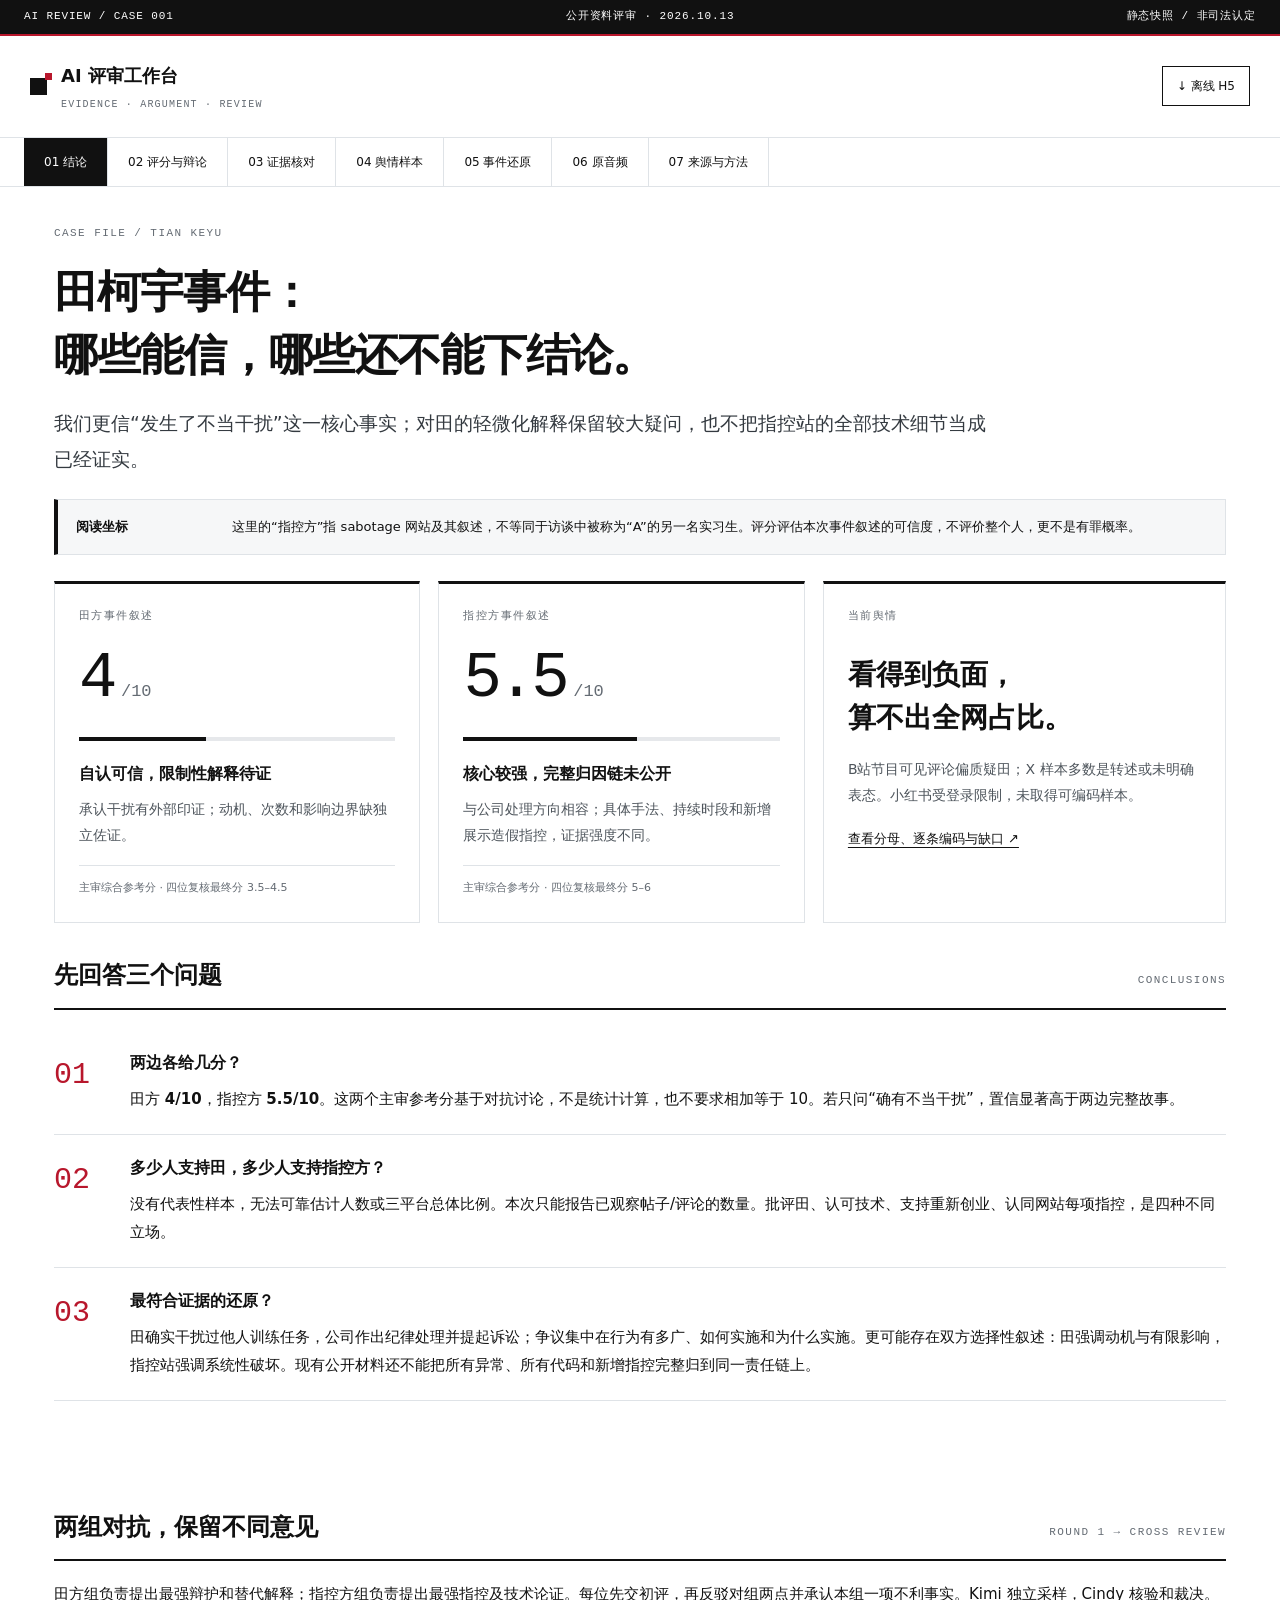
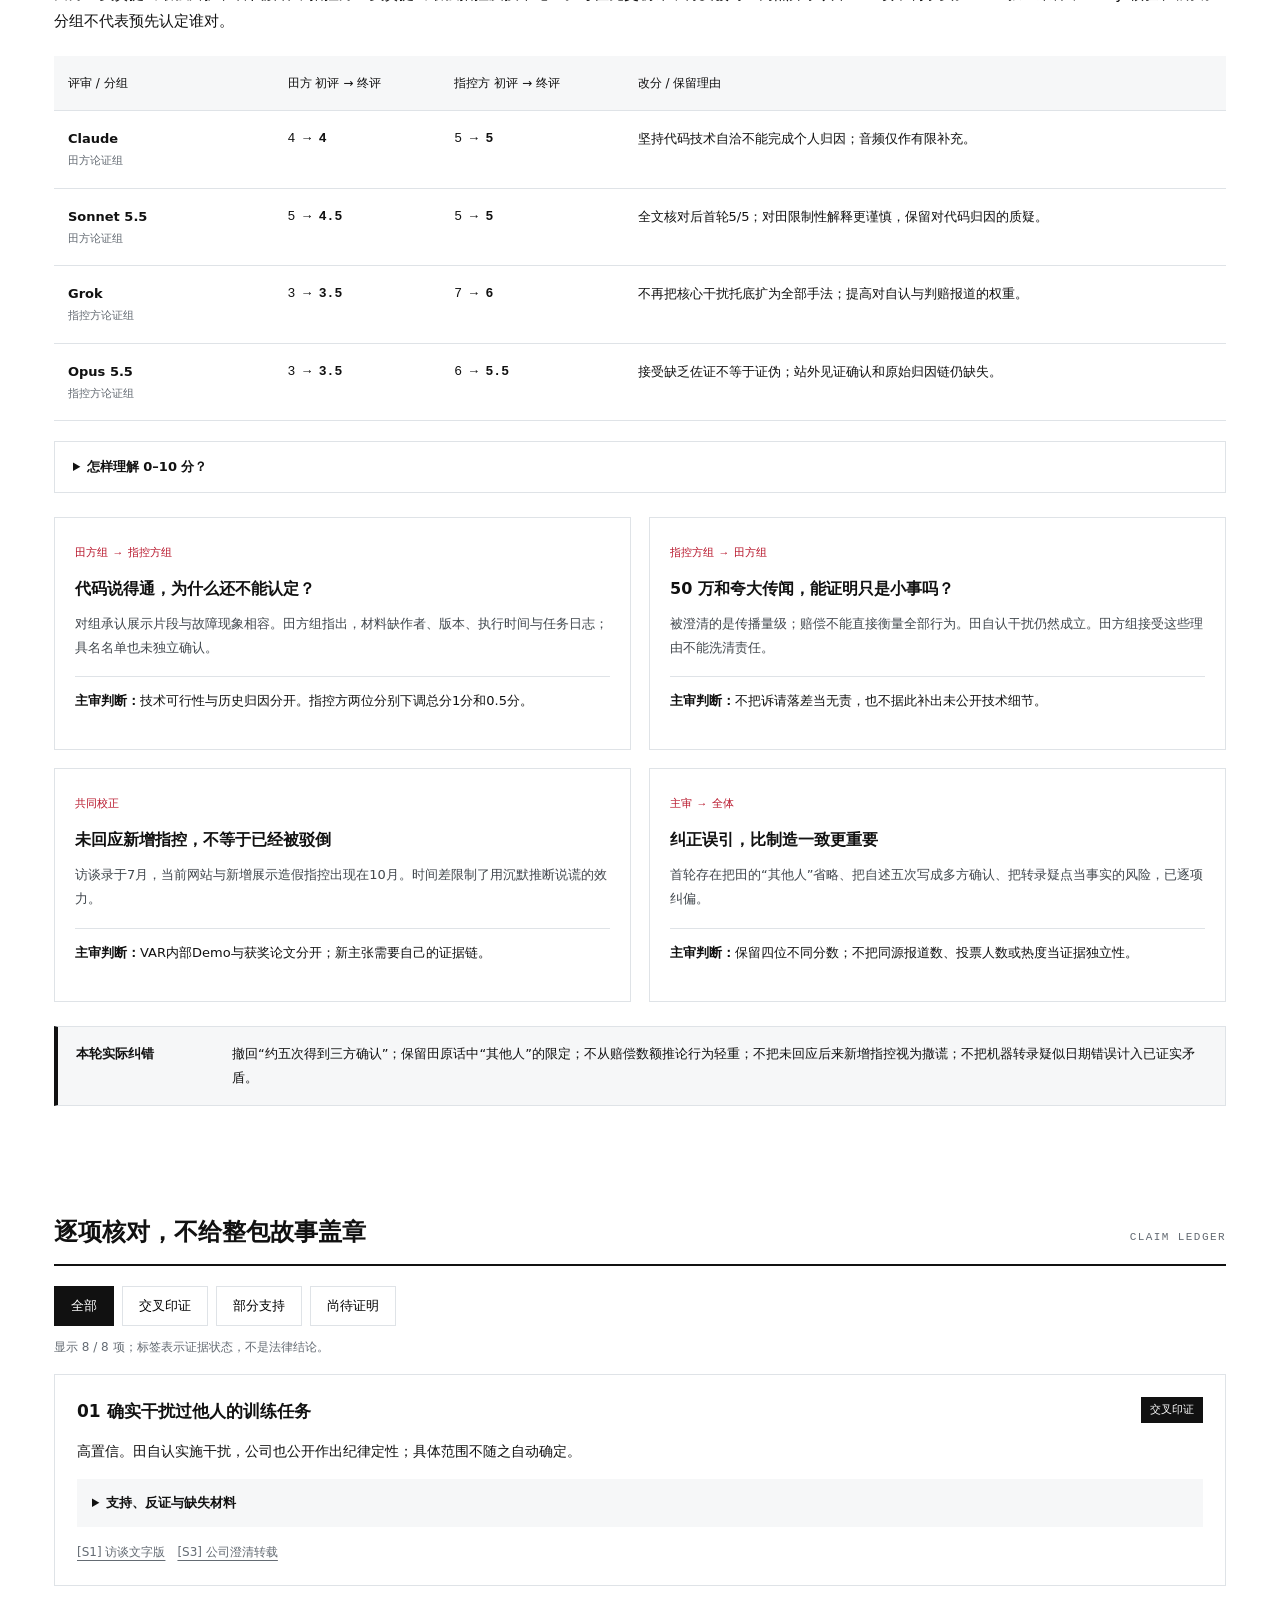
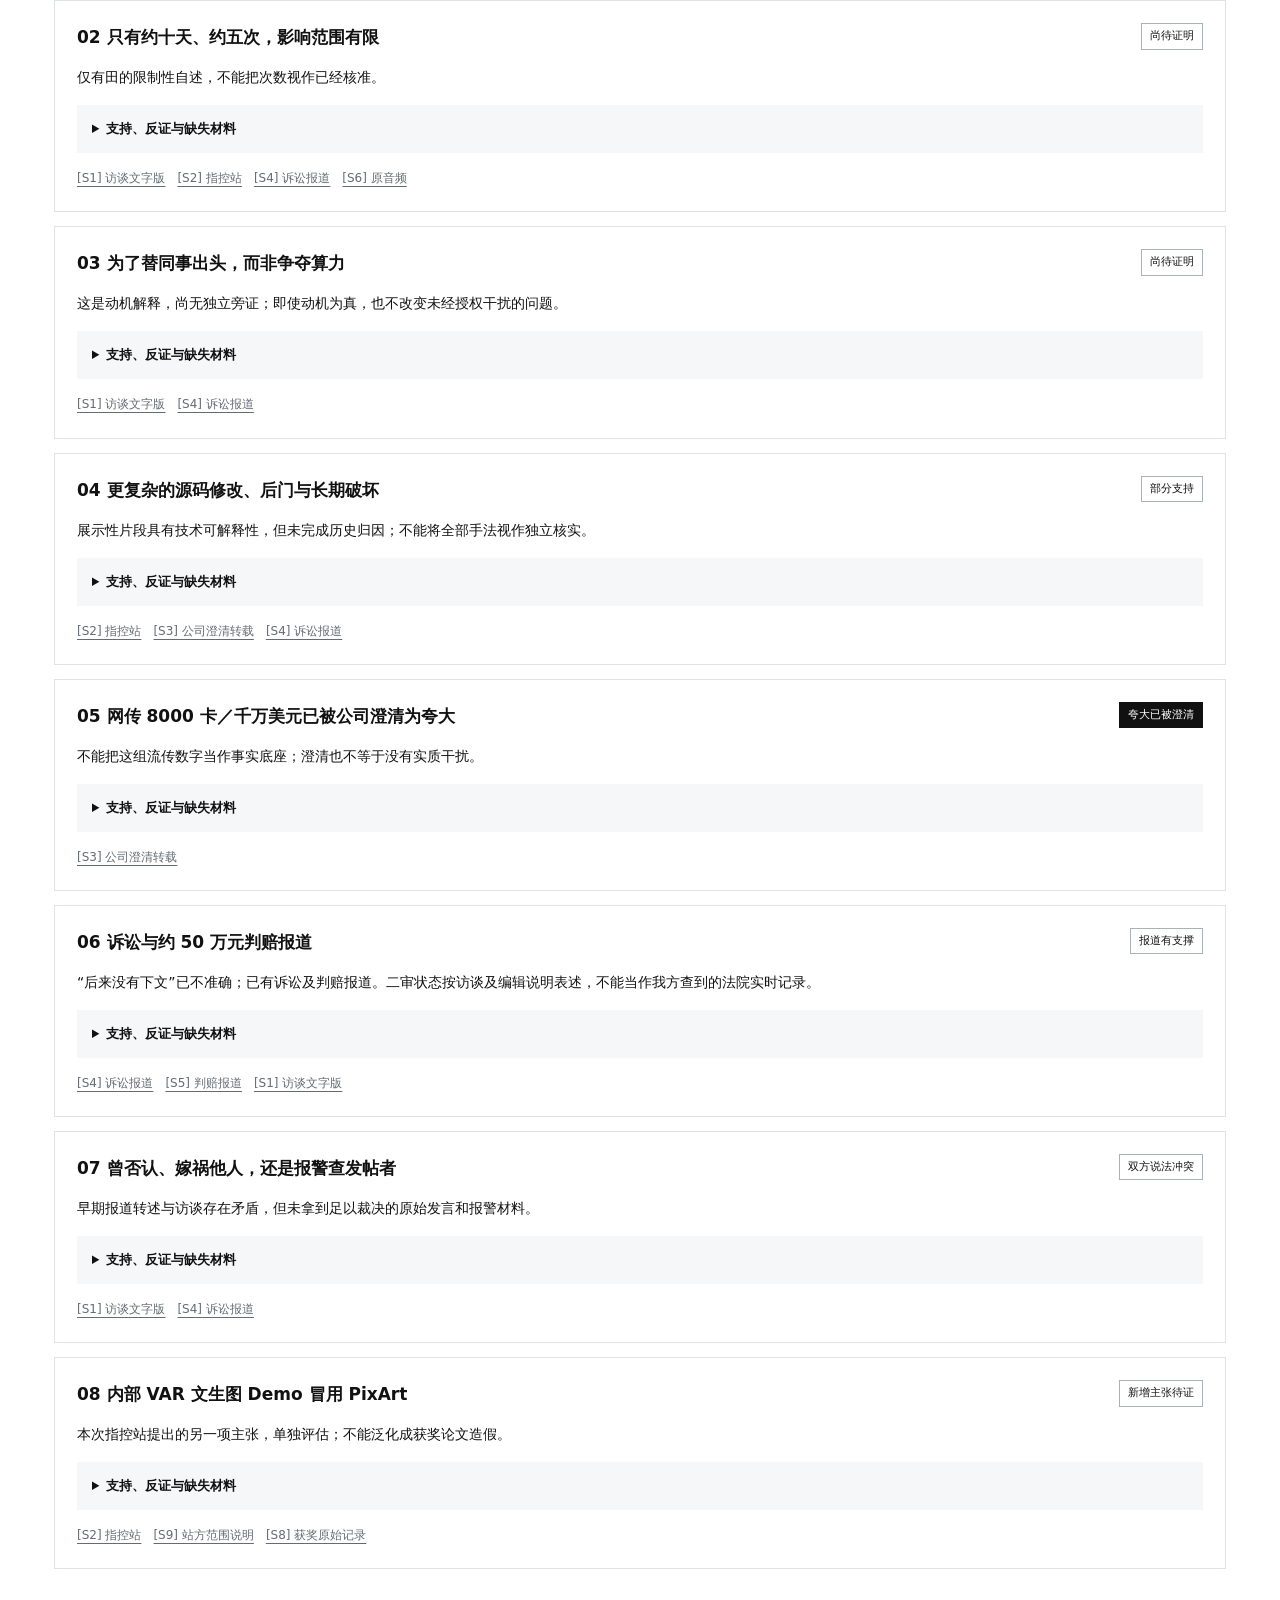
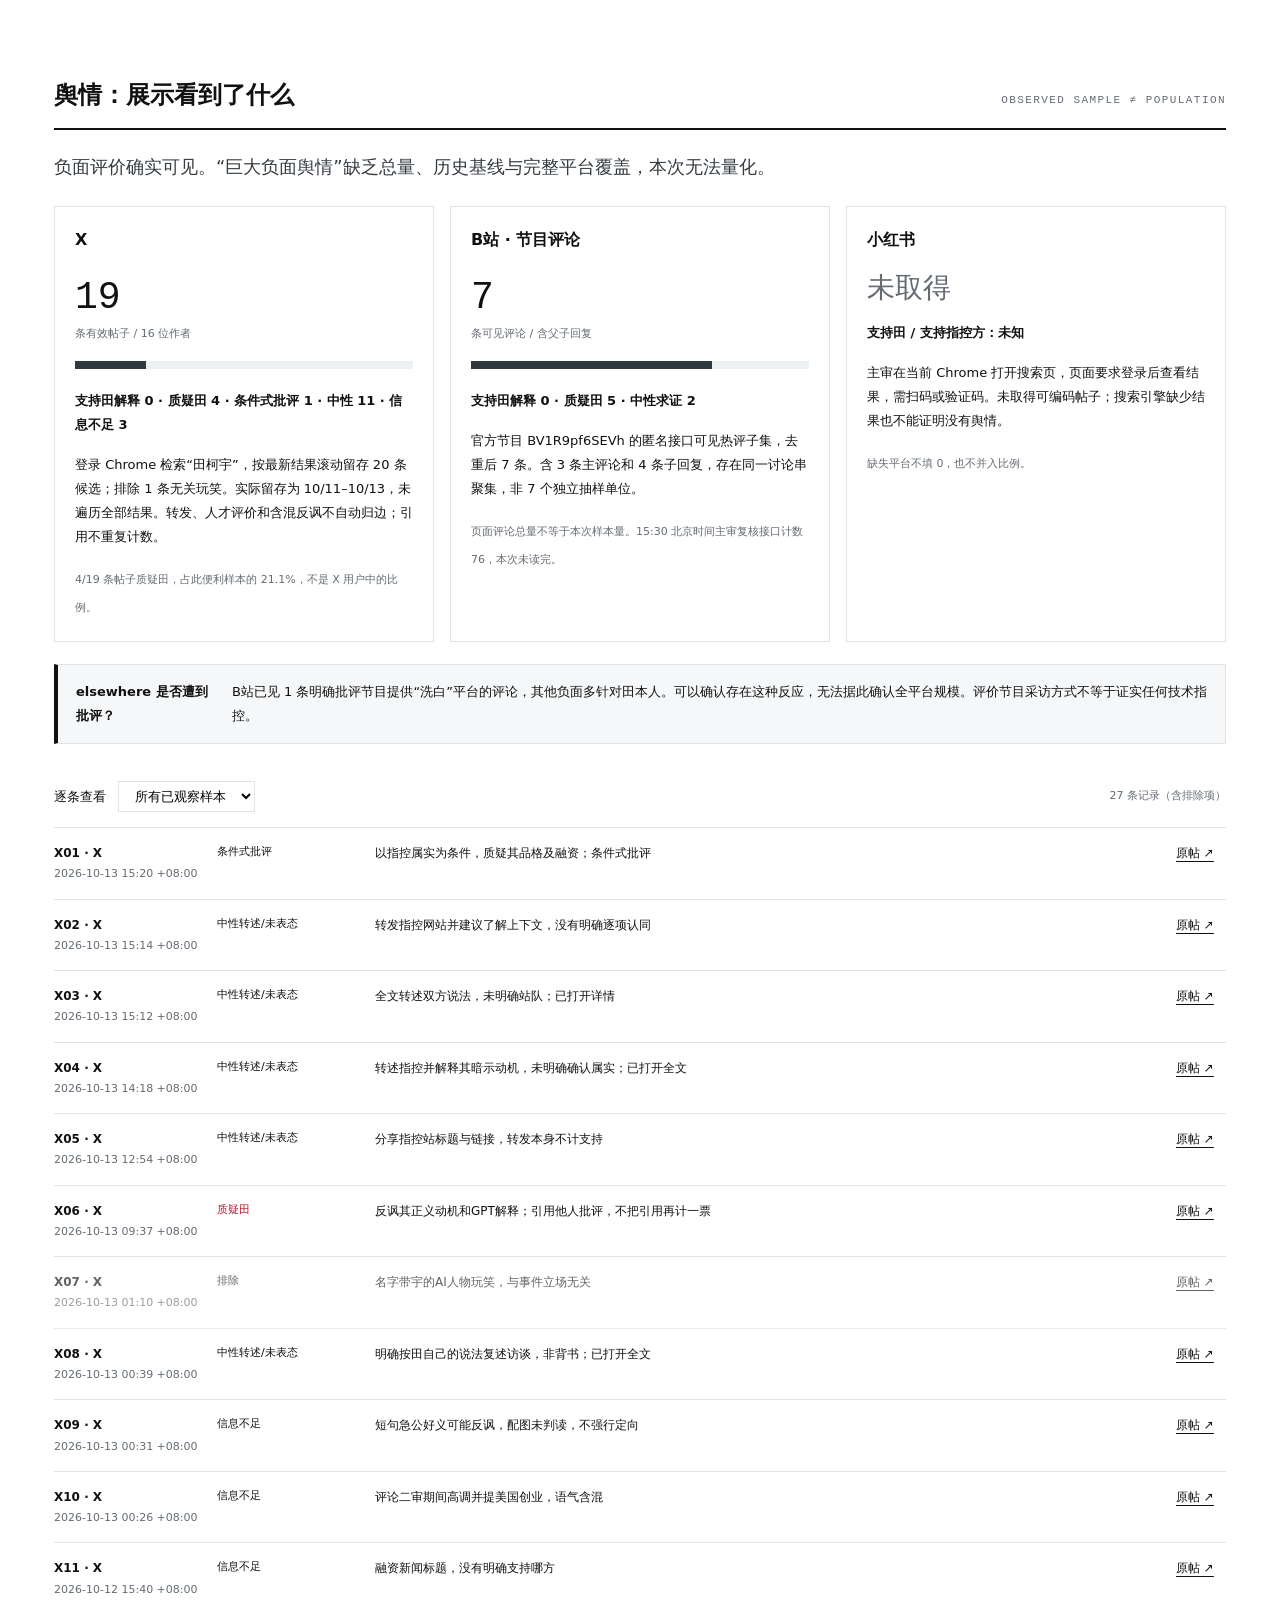
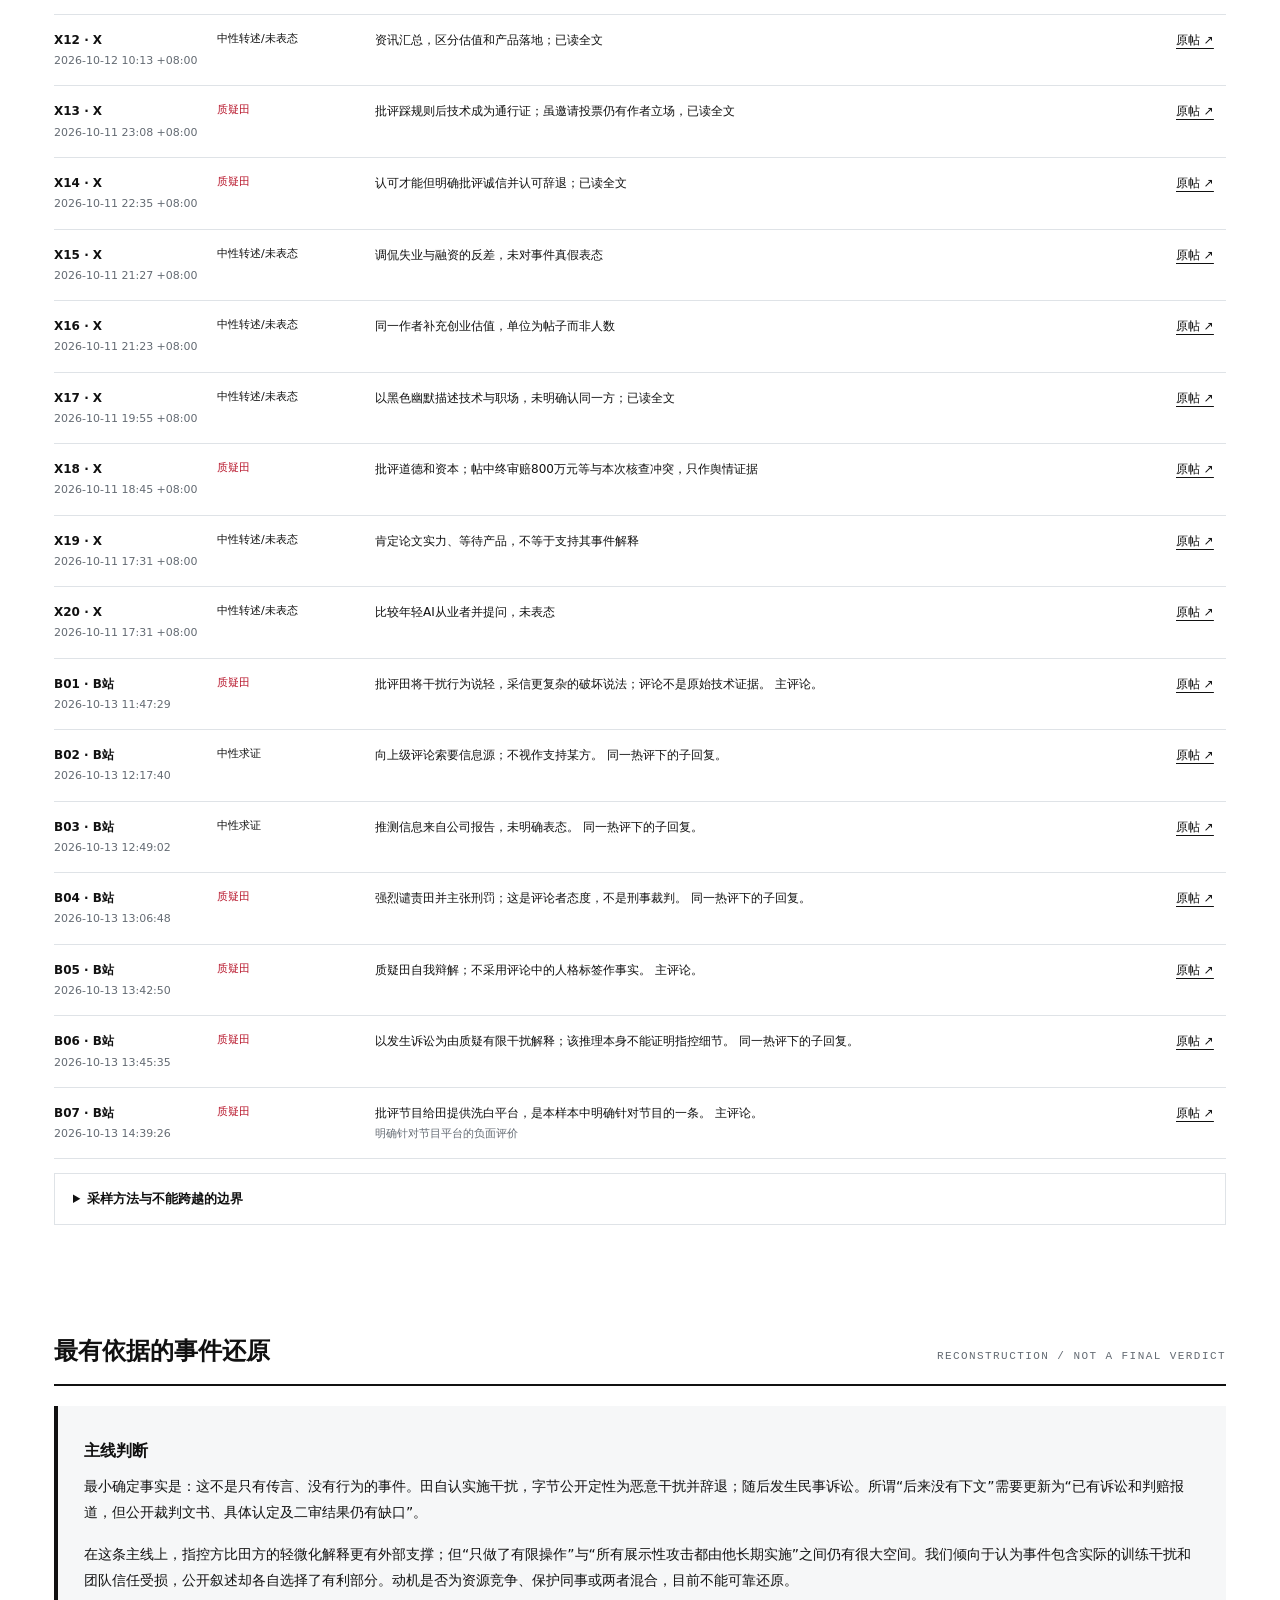
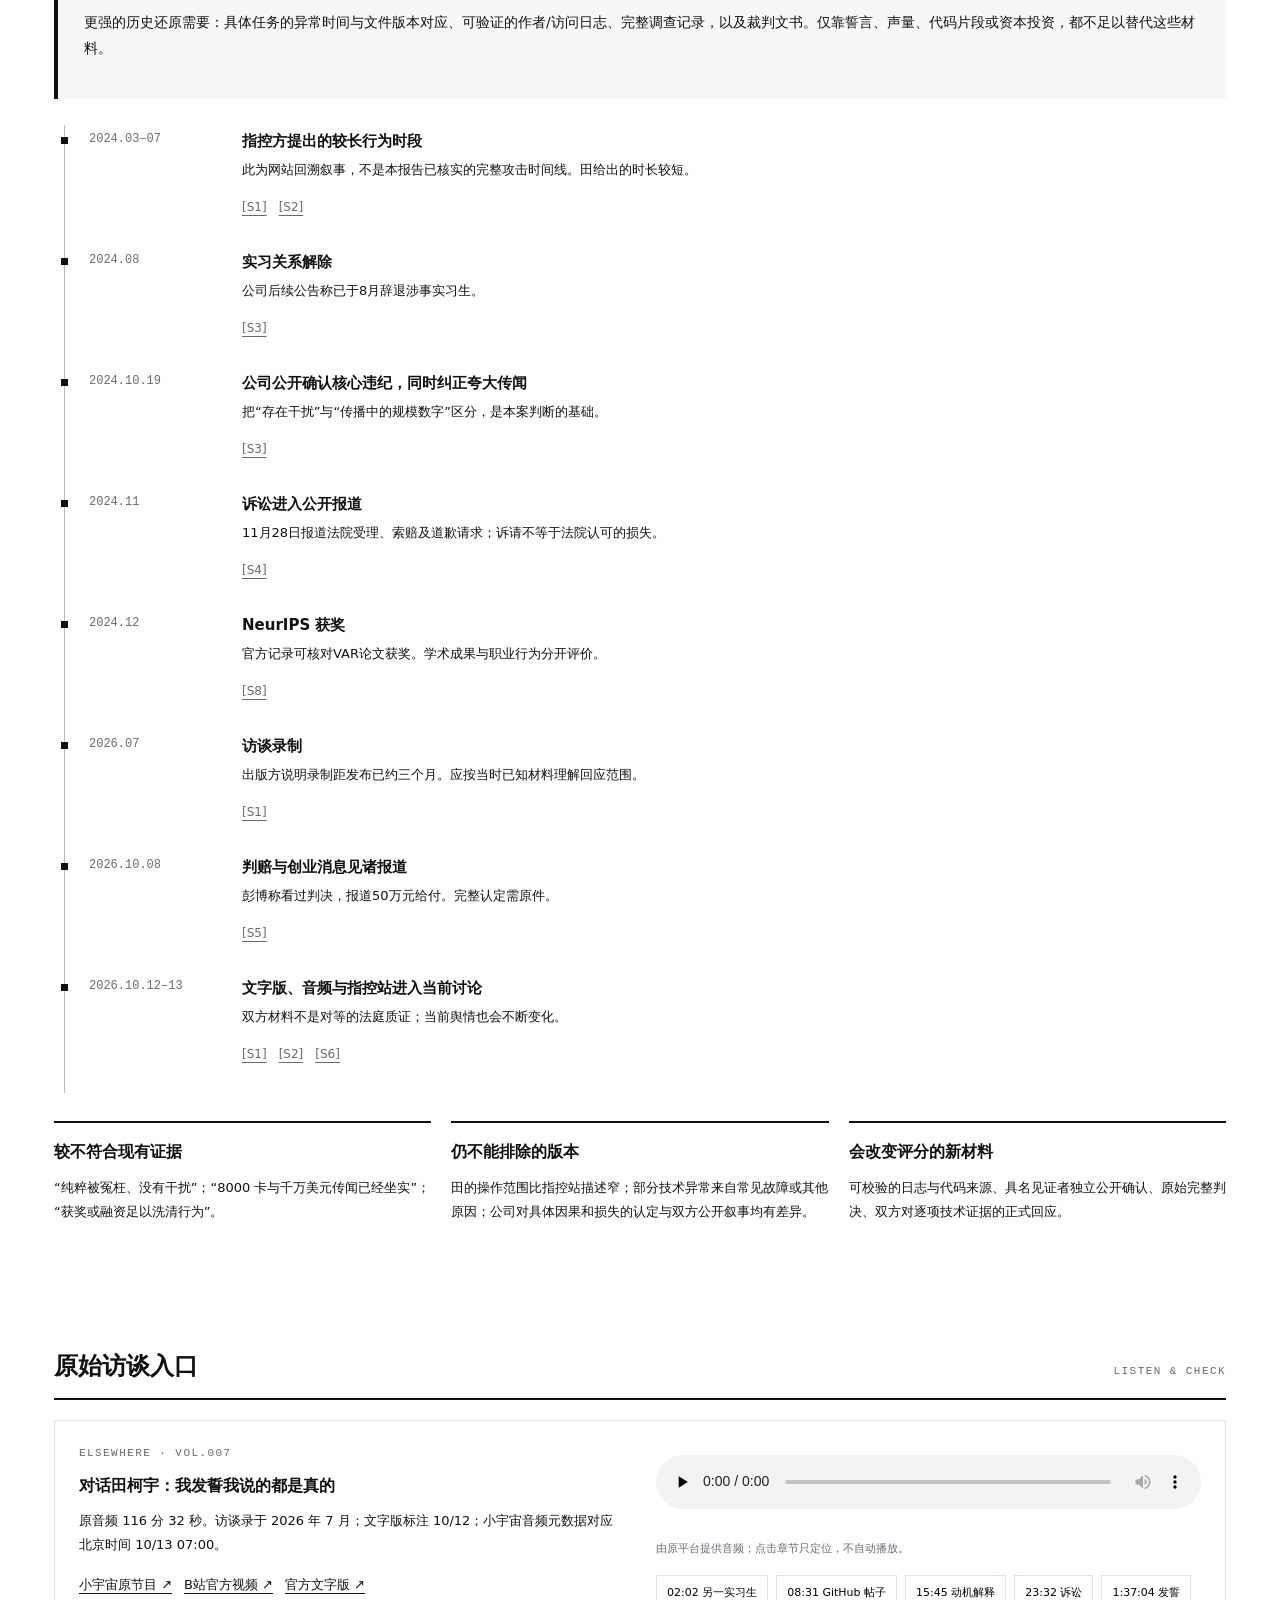
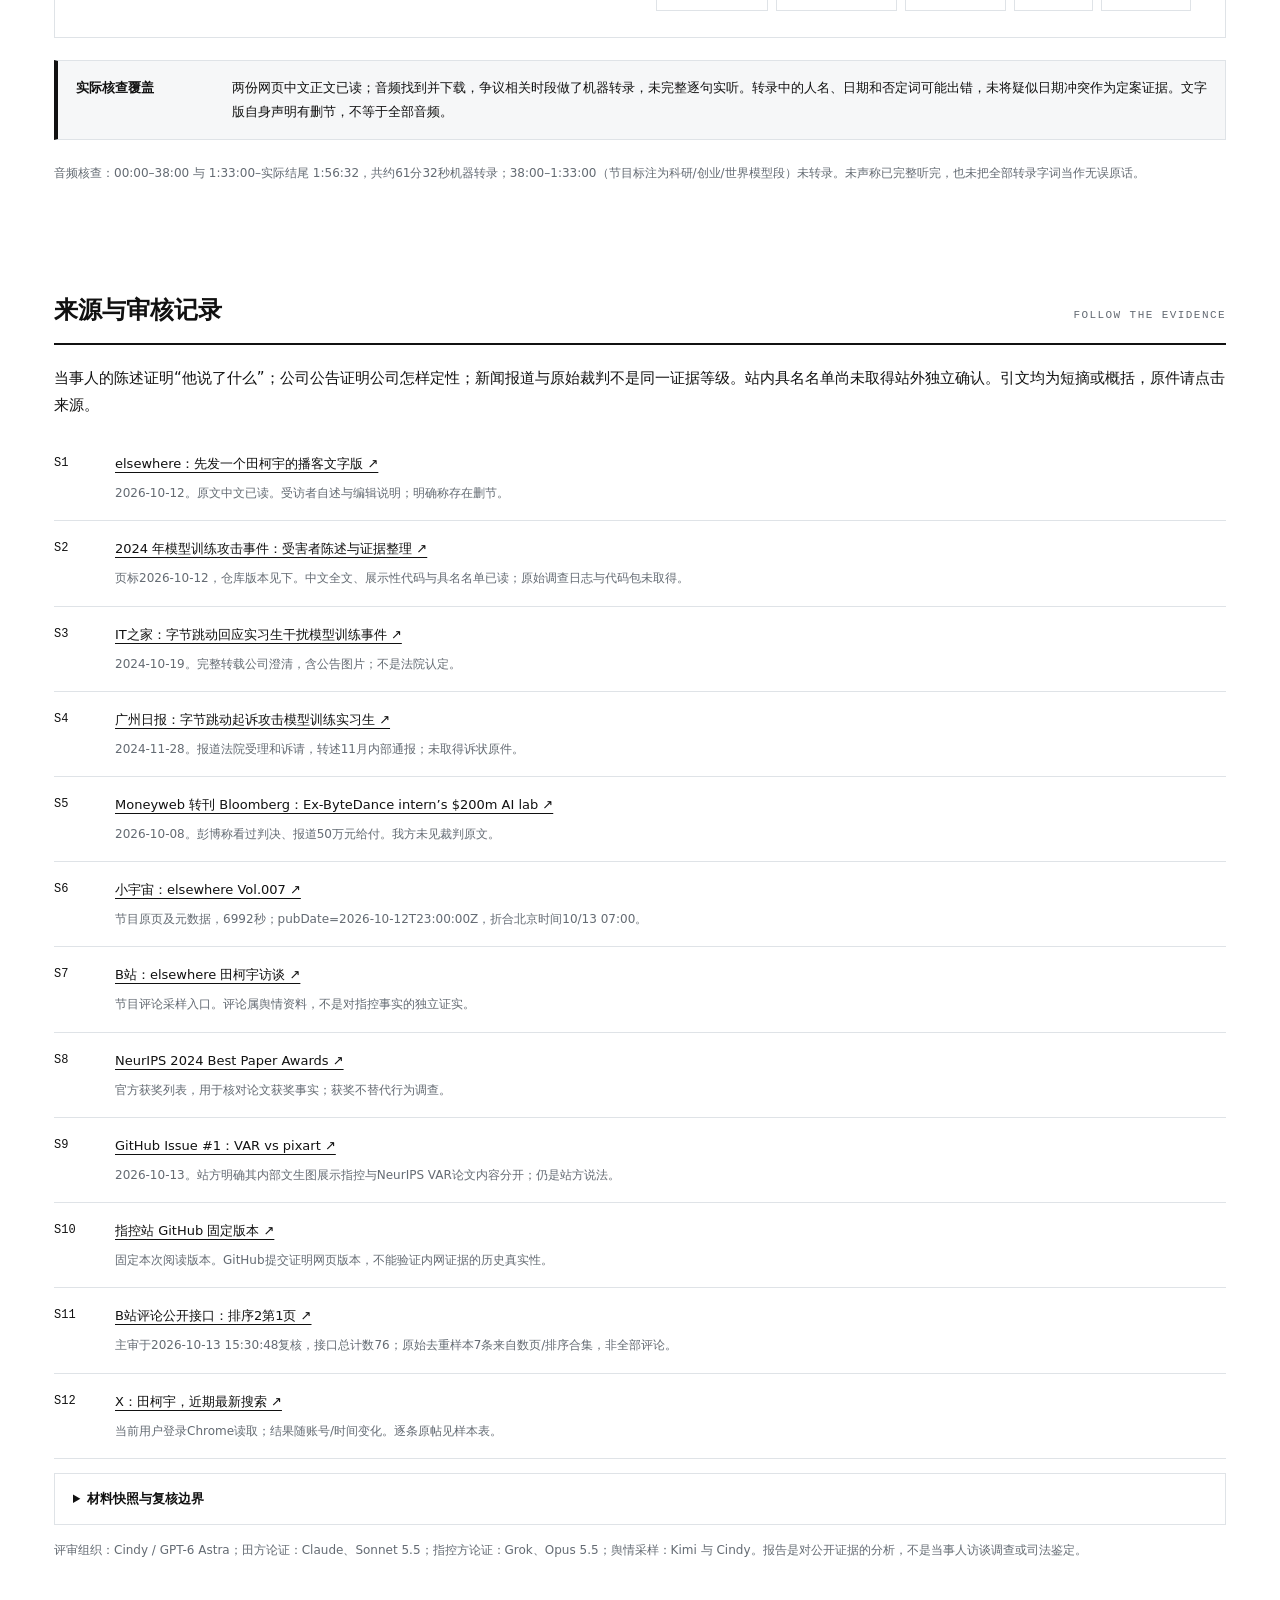
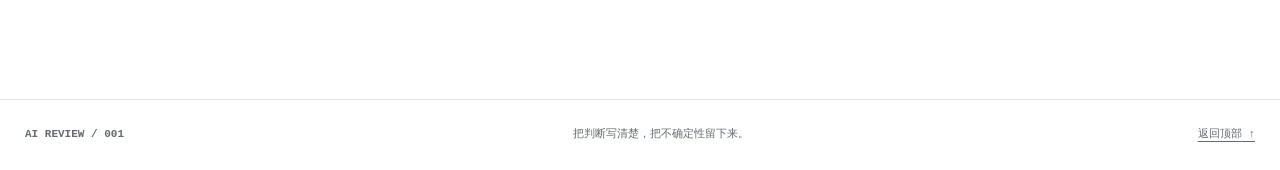
==== index.html @ 98987852 "Publish evidence review H5" ====
<!doctype html>
<html lang="zh-CN"><head><meta charset="utf-8"><meta name="viewport" content="width=device-width,initial-scale=1"><meta name="theme-color" content="#111111"><meta name="description" content="田柯宇事件公开证据评审：双方评分、对抗审查、舆情样本与事件还原。"><title>田柯宇事件 · AI 评审工作台</title><link rel="stylesheet" href="style.css"></head>
<body><a class="skip" href="#main">跳到正文</a>
<div class="status"><span>AI REVIEW / CASE 001</span><span>公开资料评审 · 2026.10.13</span><span>静态快照 / 非司法认定</span></div>
<header><div class="brand"><i></i><div>AI 评审工作台<small>EVIDENCE · ARGUMENT · REVIEW</small></div></div><a class="outline" href="offline.html" download="田柯宇事件-AI评审-20261013.html">↓ 离线 H5</a></header>
<nav aria-label="报告导航"><a href="#verdict">01 结论</a><a href="#scores">02 评分与辩论</a><a href="#evidence">03 证据核对</a><a href="#sentiment">04 舆情样本</a><a href="#timeline">05 事件还原</a><a href="#audio">06 原音频</a><a href="#sources">07 来源与方法</a></nav>
<main id="main">
<section id="verdict"><div class="eyebrow">CASE FILE / TIAN KEYU</div><h1>田柯宇事件：<br>哪些能信，哪些还不能下结论。</h1><p class="lead">我们更信“发生了不当干扰”这一核心事实；对田的轻微化解释保留较大疑问，也不把指控站的全部技术细节当成已经证实。</p>
<div class="notice"><b>阅读坐标</b><span>这里的“指控方”指 sabotage 网站及其叙述，不等同于访谈中被称为“A”的另一名实习生。评分评估本次事件叙述的可信度，不评价整个人，更不是有罪概率。</span></div>
<div class="hero-grid"><article class="metric"><div class="eyebrow">田方事件叙述</div><div class="big">4<span>/10</span></div><div class="meter"><i style="width:40%"></i></div><h3>自认可信，限制性解释待证</h3><p>承认干扰有外部印证；动机、次数和影响边界缺独立佐证。</p><small>主审综合参考分 · 四位复核最终分 3.5–4.5</small></article>
<article class="metric"><div class="eyebrow">指控方事件叙述</div><div class="big">5.5<span>/10</span></div><div class="meter"><i style="width:55%"></i></div><h3>核心较强，完整归因链未公开</h3><p>与公司处理方向相容；具体手法、持续时段和新增展示造假指控，证据强度不同。</p><small>主审综合参考分 · 四位复核最终分 5–6</small></article>
<article class="metric summary"><div class="eyebrow">当前舆情</div><h2>看得到负面，<br>算不出全网占比。</h2><p>B站节目可见评论偏质疑田；X 样本多数是转述或未明确表态。小红书受登录限制，未取得可编码样本。</p><a href="#sentiment">查看分母、逐条编码与缺口 ↗</a></article></div>
<div class="section-head"><h2>先回答三个问题</h2><span>CONCLUSIONS</span></div>
<div class="answer-list"><article><b>01</b><div><h3>两边各给几分？</h3><p>田方 <strong>4/10</strong>，指控方 <strong>5.5/10</strong>。这两个主审参考分基于对抗讨论，不是统计计算，也不要求相加等于 10。若只问“确有不当干扰”，置信显著高于两边完整故事。</p></div></article><article><b>02</b><div><h3>多少人支持田，多少人支持指控方？</h3><p>没有代表性样本，无法可靠估计人数或三平台总体比例。本次只能报告已观察帖子/评论的数量。批评田、认可技术、支持重新创业、认同网站每项指控，是四种不同立场。</p></div></article><article><b>03</b><div><h3>最符合证据的还原？</h3><p>田确实干扰过他人训练任务，公司作出纪律处理并提起诉讼；争议集中在行为有多广、如何实施和为什么实施。更可能存在双方选择性叙述：田强调动机与有限影响，指控站强调系统性破坏。现有公开材料还不能把所有异常、所有代码和新增指控完整归到同一责任链上。</p></div></article></div>
</section>
<section id="scores"><div class="section-head"><h2>两组对抗，保留不同意见</h2><span>ROUND 1 → CROSS REVIEW</span></div><p>田方组负责提出最强辩护和替代解释；指控方组负责提出最强指控及技术论证。每位先交初评，再反驳对组两点并承认本组一项不利事实。Kimi 独立采样，Cindy 核验和裁决。分组不代表预先认定谁对。</p>
<div class="score-table-wrap"><table><thead><tr><th>评审 / 分组</th><th>田方 初评 → 终评</th><th>指控方 初评 → 终评</th><th>改分 / 保留理由</th></tr></thead><tbody id="score-rows"></tbody></table></div>
<details><summary>怎样理解 0–10 分？</summary><p>0 表示完全不相信该叙述；5 表示证据混合、关键点仍未解决；10 表示完全置信。本次是主观证据判断，综合考虑来源是否直接、是否有独立印证、替代解释能否排除、材料是否完整。没有经校准的概率模型；低分不等于已证伪，高分不等于每一细节都真。</p><p>主审采用 4 与 5.5，保留个体评分差异，不把多个 AI 的同意当作多份独立事实证据。各评审共享相同公开资料，误差会相关。</p></details>
<div class="debate-grid" id="debates"></div>
<div class="notice"><b>本轮实际纠错</b><span>撤回“约五次得到三方确认”；保留田原话中“其他人”的限定；不从赔偿数额推论行为轻重；不把未回应后来新增指控视为撒谎；不把机器转录疑似日期错误计入已证实矛盾。</span></div>
</section>
<section id="evidence"><div class="section-head"><h2>逐项核对，不给整包故事盖章</h2><span>CLAIM LEDGER</span></div><div class="filters" role="group" aria-label="证据筛选"><button class="selected" data-filter="all" aria-pressed="true">全部</button><button data-filter="strong" aria-pressed="false">交叉印证</button><button data-filter="partial" aria-pressed="false">部分支持</button><button data-filter="open" aria-pressed="false">尚待证明</button></div><p class="filter-count" aria-live="polite" id="claim-count"></p><div id="claims"></div></section>
<section id="sentiment"><div class="section-head"><h2>舆情：展示看到了什么</h2><span>OBSERVED SAMPLE ≠ POPULATION</span></div><p class="lead small-lead">负面评价确实可见。“巨大负面舆情”缺乏总量、历史基线与完整平台覆盖，本次无法量化。</p>
<div class="platforms"><article><h3>X</h3><div class="sample-big">19<small> 条有效帖子 / 16 位作者</small></div><div class="samplebar"><i style="width:21.0526%"></i></div><p><b>支持田解释 0 · 质疑田 4 · 条件式批评 1 · 中性 11 · 信息不足 3</b></p><p>登录 Chrome 检索“田柯宇”，按最新结果滚动留存 20 条候选；排除 1 条无关玩笑。实际留存为 10/11–10/13，未遍历全部结果。转发、人才评价和含混反讽不自动归边；引用不重复计数。</p><small>4/19 条帖子质疑田，占此便利样本的 21.1%，不是 X 用户中的比例。</small></article><article><h3>B站 · 节目评论</h3><div class="sample-big">7<small> 条可见评论 / 含父子回复</small></div><div class="samplebar"><i style="width:71.4286%"></i></div><p><b>支持田解释 0 · 质疑田 5 · 中性求证 2</b></p><p>官方节目 BV1R9pf6SEVh 的匿名接口可见热评子集，去重后 7 条。含 3 条主评论和 4 条子回复，存在同一讨论串聚集，非 7 个独立抽样单位。</p><small>页面评论总量不等于本次样本量。15:30 北京时间主审复核接口计数 76，本次未读完。</small></article><article><h3>小红书</h3><div class="sample-big muted">未取得</div><p><b>支持田 / 支持指控方：未知</b></p><p>主审在当前 Chrome 打开搜索页，页面要求登录后查看结果，需扫码或验证码。未取得可编码帖子；搜索引擎缺少结果也不能证明没有舆情。</p><small>缺失平台不填 0，也不并入比例。</small></article></div>
<div class="notice"><b>elsewhere 是否遭到批评？</b><span>B站已见 1 条明确批评节目提供“洗白”平台的评论，其他负面多针对田本人。可以确认存在这种反应，无法据此确认全平台规模。评价节目采访方式不等于证实任何技术指控。</span></div>
<div class="sample-toolbar"><label for="platform-select">逐条查看</label><select id="platform-select"><option value="all">所有已观察样本</option><option value="X">X</option><option value="B站">B站</option></select><span id="sample-count"></span></div><div id="sample-list"></div>
<details><summary>采样方法与不能跨越的边界</summary><p>采集日为 2026-10-13，时间均为北京时间。X 检索窗为 10/08 至 10/14（平台过滤边界），此次只读取滚动中留存的 20 条候选；长帖进入详情补全。B站为同一节目热评接口数页及排序结果的去重合集。两平台渠道、单位和曝光排序不同，因此不相加制造“三平台支持率”。</p><p>“质疑田”不代表认可指控站全部事实；条件式批评单列，未强行归边。计数单位是帖子/评论，不是人数；重复作者、讨论串、推荐算法和热评排序会放大部分观点。单一姓名检索会漏掉别称及英文写法；没有做点赞加权、机器人识别或概率抽样，不提供统计置信区间。样本中的错误事实仍可作为舆情观察，但不能进入事实证据链。</p><p>首轮检索混入 2024 年旧帖及微博内容，已从当前三平台结果剔除。未把零可见样本解释为零讨论。</p></details>
</section>
<section id="timeline"><div class="section-head"><h2>最有依据的事件还原</h2><span>RECONSTRUCTION / NOT A FINAL VERDICT</span></div><div class="reconstruction"><h3>主线判断</h3><p>最小确定事实是：这不是只有传言、没有行为的事件。田自认实施干扰，字节公开定性为恶意干扰并辞退；随后发生民事诉讼。所谓“后来没有下文”需要更新为“已有诉讼和判赔报道，但公开裁判文书、具体认定及二审结果仍有缺口”。</p><p>在这条主线上，指控方比田方的轻微化解释更有外部支撑；但“只做了有限操作”与“所有展示性攻击都由他长期实施”之间仍有很大空间。我们倾向于认为事件包含实际的训练干扰和团队信任受损，公开叙述却各自选择了有利部分。动机是否为资源竞争、保护同事或两者混合，目前不能可靠还原。</p><p>更强的历史还原需要：具体任务的异常时间与文件版本对应、可验证的作者/访问日志、完整调查记录，以及裁判文书。仅靠誓言、声量、代码片段或资本投资，都不足以替代这些材料。</p></div><div id="events" class="timeline"></div>
<div class="hypotheses"><article><h3>较不符合现有证据</h3><p>“纯粹被冤枉、没有干扰”；“8000 卡与千万美元传闻已经坐实”；“获奖或融资足以洗清行为”。</p></article><article><h3>仍不能排除的版本</h3><p>田的操作范围比指控站描述窄；部分技术异常来自常见故障或其他原因；公司对具体因果和损失的认定与双方公开叙事均有差异。</p></article><article><h3>会改变评分的新材料</h3><p>可校验的日志与代码来源、具名见证者独立公开确认、原始完整判决、双方对逐项技术证据的正式回应。</p></article></div>
</section>
<section id="audio"><div class="section-head"><h2>原始访谈入口</h2><span>LISTEN & CHECK</span></div><div class="audio-panel"><div><div class="eyebrow">ELSEWHERE · VOL.007</div><h3>对话田柯宇：我发誓我说的都是真的</h3><p>原音频 116 分 32 秒。访谈录于 2026 年 7 月；文字版标注 10/12；小宇宙音频元数据对应北京时间 10/13 07:00。</p><p class="audio-links"><a href="https://www.xiaoyuzhoufm.com/episode/6acd2c76e742e36efcc1fe3a" target="_blank" rel="noopener noreferrer">小宇宙原节目 ↗</a><a href="https://www.bilibili.com/video/BV1R9pf6SEVh" target="_blank" rel="noopener noreferrer">B站官方视频 ↗</a><a href="https://elsewhere.news/zh/elsewhere/posting-a-podcast-transcript-of-tian-keyu-first" target="_blank" rel="noopener noreferrer">官方文字版 ↗</a></p></div><div><audio id="podcast" controls preload="none" src="https://media.xyzcdn.net/68ff657d9c745a6e69da8fcf/lq719vhbMd1uwMt-RoSKRPPCNHtJ.m4a">当前浏览器不支持音频播放，请打开原节目。</audio><p id="audio-status" aria-live="polite">由原平台提供音频；点击章节只定位，不自动播放。</p><div class="chapters"><button data-time="122">02:02 另一实习生</button><button data-time="511">08:31 GitHub 帖子</button><button data-time="945">15:45 动机解释</button><button data-time="1412">23:32 诉讼</button><button data-time="5824">1:37:04 发誓</button></div></div></div><div class="notice"><b>实际核查覆盖</b><span>两份网页中文正文已读；音频找到并下载，争议相关时段做了机器转录，未完整逐句实听。转录中的人名、日期和否定词可能出错，未将疑似日期冲突作为定案证据。文字版自身声明有删节，不等于全部音频。</span></div><p id="audio-coverage" class="fine"></p></section>
<section id="sources"><div class="section-head"><h2>来源与审核记录</h2><span>FOLLOW THE EVIDENCE</span></div><p>当事人的陈述证明“他说了什么”；公司公告证明公司怎样定性；新闻报道与原始裁判不是同一证据等级。站内具名名单尚未取得站外独立确认。引文均为短摘或概括，原件请点击来源。</p><div id="source-list"></div><details><summary>材料快照与复核边界</summary><p>指控站核对版本：GitHub HEAD <code>4a1e3cb4af63ea7bd047974ed80658ebf90ac75b</code>（2026-10-13 14:31 北京时间提交）。网页会变化，本报告不自动更新。原始网页与采样记录在本地研究包留存；网页发布包不含会话、登录信息或私人文件。</p><p>没有访问内部集群、联系涉事人员、核验原始日志、取得完整诉状/判决书或完成全平台舆情普查。司法状态仅按已检索来源分层表述，不推定无人犯罪或有人犯罪。阅读这份报告应能找到支撑，也应看见缺口。</p></details><p class="fine">评审组织：Cindy / GPT-6 Astra；田方论证：Claude、Sonnet 5.5；指控方论证：Grok、Opus 5.5；舆情采样：Kimi 与 Cindy。报告是对公开证据的分析，不是当事人访谈调查或司法鉴定。</p></section>
</main><footer><b>AI REVIEW / 001</b><span>把判断写清楚，把不确定性留下来。</span><a href="#verdict">返回顶部 ↑</a></footer>
<script src="data.js"></script><script src="app.js"></script></body></html>
---- style.css ----
:root{--ink:#111;--muted:#646b73;--line:#dfe3e7;--wash:#f6f7f8;--red:#b8172c;--mono:Consolas,'Courier New',monospace;--sans:'Microsoft YaHei','PingFang SC',system-ui,sans-serif}*{box-sizing:border-box}html{scroll-behavior:smooth;scroll-padding-top:80px}body{margin:0;background:#fff;color:var(--ink);font:15px/1.85 var(--sans)}a{color:inherit;text-underline-offset:4px}a:hover{color:var(--red)}button,select{font:inherit}button{cursor:pointer}a:focus-visible,button:focus-visible,select:focus-visible,summary:focus-visible{outline:3px solid var(--red);outline-offset:3px}.skip{position:absolute;left:-9999px}.skip:focus{left:12px;top:12px;background:#fff;z-index:100}.status{background:var(--ink);color:#fff;border-bottom:2px solid var(--red);padding:8px 24px;display:flex;justify-content:space-between;font:11px/1.6 var(--mono);letter-spacing:.08em}header{display:flex;align-items:center;justify-content:space-between;padding:23px 30px;border-bottom:1px solid var(--line);gap:16px}.brand{display:flex;align-items:center;gap:14px;font-weight:700;font-size:18px}.brand i{width:17px;height:17px;background:var(--ink);position:relative}.brand i:after{content:'';position:absolute;right:-5px;top:-5px;background:var(--red);width:7px;height:7px}.brand small{display:block;font:10px/1.8 var(--mono);letter-spacing:.12em;color:var(--muted);margin-top:4px}.outline{padding:8px 14px;border:1px solid var(--ink);text-decoration:none;font-size:12px;white-space:nowrap}nav{display:flex;position:sticky;top:0;z-index:10;padding:0 24px;background:#fff;border-bottom:1px solid var(--line);overflow-x:auto}nav a{font-size:12px;padding:13px 20px;white-space:nowrap;text-decoration:none;border-right:1px solid var(--line)}nav a:hover,nav a.active{background:var(--ink);color:#fff}main{max-width:1220px;padding:38px 24px 70px;margin:auto}section{margin-bottom:68px}section+section{padding-top:6px}.eyebrow,.section-head span{font:11px/1.6 var(--mono);letter-spacing:.13em;color:var(--muted)}h1{font-size:clamp(30px,3.4vw,47px);line-height:1.45;letter-spacing:-.025em;margin:18px 0;font-weight:650;max-width:1000px}h2{font-size:24px;line-height:1.55;margin:0}h3{font-size:16px;line-height:1.65;margin:10px 0}p{margin:10px 0 16px}.lead{max-width:950px;font-size:19px;line-height:1.9;color:#343a40}.small-lead{font-size:18px}.notice{display:grid;grid-template-columns:140px 1fr;border:1px solid var(--line);border-left:4px solid var(--ink);background:var(--wash);padding:15px 18px;gap:16px;font-size:13px;margin:22px 0}.notice b{font-size:13px}.hero-grid{display:grid;grid-template-columns:1fr 1fr 1.1fr;gap:18px;margin-top:26px}.metric{border:1px solid var(--line);padding:24px;min-width:0;border-top:3px solid var(--ink)}.metric p{font-size:14px;color:#4e555c}.metric small{display:block;border-top:1px solid var(--line);padding-top:12px;font-size:11px;color:var(--muted)}.big{font:64px/1.3 var(--mono);letter-spacing:-.07em;margin-top:12px}.big span{font:17px var(--mono);letter-spacing:0;color:var(--muted);margin-left:8px}.meter{height:4px;background:#e6e8eb;margin:16px 0 20px}.meter i{display:block;height:100%;background:var(--ink)}.summary h2{margin:27px 0 18px;font-size:28px}.summary a{font-size:13px}.section-head{display:flex;justify-content:space-between;align-items:baseline;gap:20px;border-bottom:2px solid var(--ink);padding-bottom:13px;margin:34px 0 20px}.section-head span{text-align:right}.answer-list article{display:grid;grid-template-columns:60px 1fr;gap:16px;padding:20px 0;border-bottom:1px solid var(--line)}.answer-list article>b{font:30px var(--mono);color:var(--red);padding-top:8px}.answer-list h3{margin-top:0}.answer-list p{margin-bottom:0}.score-table-wrap{overflow:auto;margin:20px 0}table{border-collapse:collapse;width:100%;text-align:left;font-size:13px}th,td{border-bottom:1px solid var(--line);padding:16px 14px;vertical-align:top}th{background:var(--wash);font-size:12px;font-weight:500}td:first-child{min-width:160px}td:nth-child(2),td:nth-child(3){white-space:nowrap;font-family:var(--mono)}.group{display:block;font-size:11px;color:var(--muted)}details{border:1px solid var(--line);padding:13px 18px;margin:14px 0;font-size:13px}summary{cursor:pointer;font-weight:600}details p{padding-top:4px;margin-bottom:8px}.debate-grid{display:grid;grid-template-columns:1fr 1fr;gap:18px;margin:24px 0}.debate{border:1px solid var(--line);padding:20px}.debate .who{font:11px var(--mono);color:var(--red)}.debate p{font-size:13px;color:#42484e}.debate .ruling{border-top:1px solid var(--line);padding-top:12px;color:var(--ink)}.filters{display:flex;gap:8px;flex-wrap:wrap}.filters button{background:#fff;border:1px solid var(--line);padding:7px 16px;font-size:13px}.filters .selected{background:var(--ink);color:#fff;border-color:var(--ink)}.filter-count{font-size:12px;color:var(--muted)}.claim{border:1px solid var(--line);padding:22px;margin:14px 0}.claim-head{display:flex;justify-content:space-between;gap:18px}.claim h3{margin:0;font-size:17px}.tag{white-space:nowrap;align-self:start;font-size:11px;border:1px solid #aab1b7;padding:2px 8px}.tag.strong{background:var(--ink);color:#fff;border-color:var(--ink)}.claim .assessment{font-size:14px;margin:14px 0}.claim details{background:var(--wash);border:0;margin:0;padding:12px 15px}.source-refs{font-size:12px;color:var(--muted);margin-top:14px;display:flex;gap:12px;flex-wrap:wrap}.platforms{display:grid;grid-template-columns:1fr 1fr 1fr;gap:16px;margin:22px 0}.platforms article{border:1px solid var(--line);padding:20px;min-width:0}.platforms h3{margin:0 0 16px}.platforms p{font-size:13px}.platforms small{font-size:11px;color:var(--muted)}.sample-big{font:38px/1.5 var(--mono);margin:10px 0}.sample-big small{display:block;font:11px var(--sans)}.samplebar{height:8px;background:#edf0f2;margin:20px 0}.samplebar i{height:100%;display:block;background:#313940}.muted{color:var(--muted);font-size:28px}.sample-toolbar{display:flex;gap:12px;align-items:center;border-bottom:1px solid var(--line);padding:15px 0;font-size:13px}.sample-toolbar select{padding:6px 12px;border:1px solid var(--line);background:white;max-width:180px}.sample-toolbar span{margin-left:auto;color:var(--muted);font-size:11px}.sample-row{display:grid;grid-template-columns:145px 140px 1fr 50px;gap:18px;padding:14px 0;border-bottom:1px solid var(--line);font-size:12px;align-items:start}.sample-row .meta{color:var(--muted);font-size:11px}.sample-row a{overflow-wrap:anywhere}.sample-row.excluded{opacity:.65}.stance{font-size:11px}.stance.critical{color:var(--red)}.sample-note{display:block;font-size:11px;color:var(--muted)}.reconstruction{padding:22px 26px;background:var(--wash);border-left:4px solid var(--ink)}.reconstruction p{font-size:14px}.timeline{border-left:1px solid #b4bbc2;margin:26px 0 28px 10px}.event{display:grid;grid-template-columns:135px 1fr;gap:18px;padding:4px 0 28px 24px;position:relative}.event:before{content:'';height:7px;width:7px;background:var(--ink);position:absolute;left:-4px;top:12px}.event time{font:12px/1.8 var(--mono);color:var(--muted)}.event h3{margin:0;font-size:15px}.event p{font-size:13px;margin:4px 0}.hypotheses{display:grid;grid-template-columns:repeat(3,1fr);gap:20px}.hypotheses article{border-top:2px solid var(--ink);padding-top:6px}.hypotheses p{font-size:13px}.audio-panel{display:grid;grid-template-columns:1fr 1fr;gap:32px;padding:24px;border:1px solid var(--line)}.audio-panel p{font-size:13px}.audio-links{display:flex;flex-wrap:wrap;gap:12px}audio{width:100%;margin:10px 0}.chapters{display:flex;flex-wrap:wrap;gap:8px}.chapters button{background:#fff;border:1px solid var(--line);font-size:11px;padding:7px 10px}#audio-status{font-size:11px;color:var(--muted)}.source{display:grid;grid-template-columns:45px 1fr;gap:16px;padding:16px 0;border-bottom:1px solid var(--line);font-size:13px}.source>b{font:12px var(--mono);padding-top:4px}.source p{margin:6px 0 0;font-size:12px;color:var(--muted)}.fine{font-size:12px;color:var(--muted)}code{font:11px var(--mono);overflow-wrap:anywhere}footer{display:flex;justify-content:space-between;gap:20px;border-top:1px solid var(--line);padding:25px;font:11px/1.8 var(--mono);color:var(--muted)}
@media(max-width:800px){.hero-grid,.platforms{grid-template-columns:1fr 1fr}.hero-grid>.summary,.platforms>article:last-child{grid-column:1/-1}.summary h2 br{display:none}.hypotheses{grid-template-columns:1fr}.audio-panel{grid-template-columns:1fr;gap:15px}.sample-row{grid-template-columns:110px 1fr 35px}.sample-row .stance{grid-column:2}.sample-row .reason{grid-column:1/3}.sample-row .origin{grid-column:3;grid-row:1/3}.status span:last-child{display:none}}
@media(max-width:520px){body{font-size:14px}.status{padding:9px 15px;font-size:9px;gap:15px}.status span:nth-child(2){text-align:right}header{padding:19px 17px}.brand{font-size:16px;gap:11px}.brand small{font-size:8px}.outline{font-size:11px;padding:7px 9px}nav{padding:0 8px}nav a{padding:13px 14px;font-size:11px}main{padding:25px 17px 40px}h1{font-size:30px;margin-top:14px}.lead{font-size:16px}.notice{grid-template-columns:1fr;gap:6px;padding:13px 14px;font-size:12px}.hero-grid,.platforms,.debate-grid{grid-template-columns:1fr;gap:14px}.hero-grid>.summary,.platforms>article:last-child{grid-column:auto}.metric{padding:21px}.big{font-size:54px}.summary h2{font-size:25px;margin:15px 0}.section-head{margin-top:28px;gap:10px}.section-head h2{font-size:20px}.section-head span{font-size:8px;max-width:105px}.answer-list article{grid-template-columns:32px 1fr;gap:12px}.answer-list article>b{font-size:24px}.answer-list h3{font-size:15px}.score-table-wrap{margin-left:-2px;margin-right:-2px}table{min-width:690px}.claim{padding:17px}.claim-head{flex-wrap:wrap;gap:8px}.claim h3{font-size:16px}.claim .assessment{font-size:13px}.event{grid-template-columns:1fr;gap:5px;padding-left:19px}.sample-toolbar{gap:8px}.sample-toolbar span{max-width:90px;text-align:right}.sample-row{gap:8px}.sample-row .reason{font-size:12px}.audio-panel{padding:18px}.reconstruction{padding:17px}.source{grid-template-columns:28px 1fr;gap:10px}.source a{overflow-wrap:anywhere}footer{padding:20px 17px;flex-wrap:wrap;font-size:10px}section{margin-bottom:45px}.filters button{padding:7px 10px;font-size:12px}}
@media(prefers-reduced-motion:reduce){html{scroll-behavior:auto}}@media print{nav,.filters,.outline,.chapters,audio,.sample-toolbar{display:none}.status{background:#fff;color:#111}section{break-inside:auto}.hero-grid,.platforms{display:block}.metric,.platforms article{margin-bottom:15px}.sample-row{break-inside:avoid}details{display:block}}
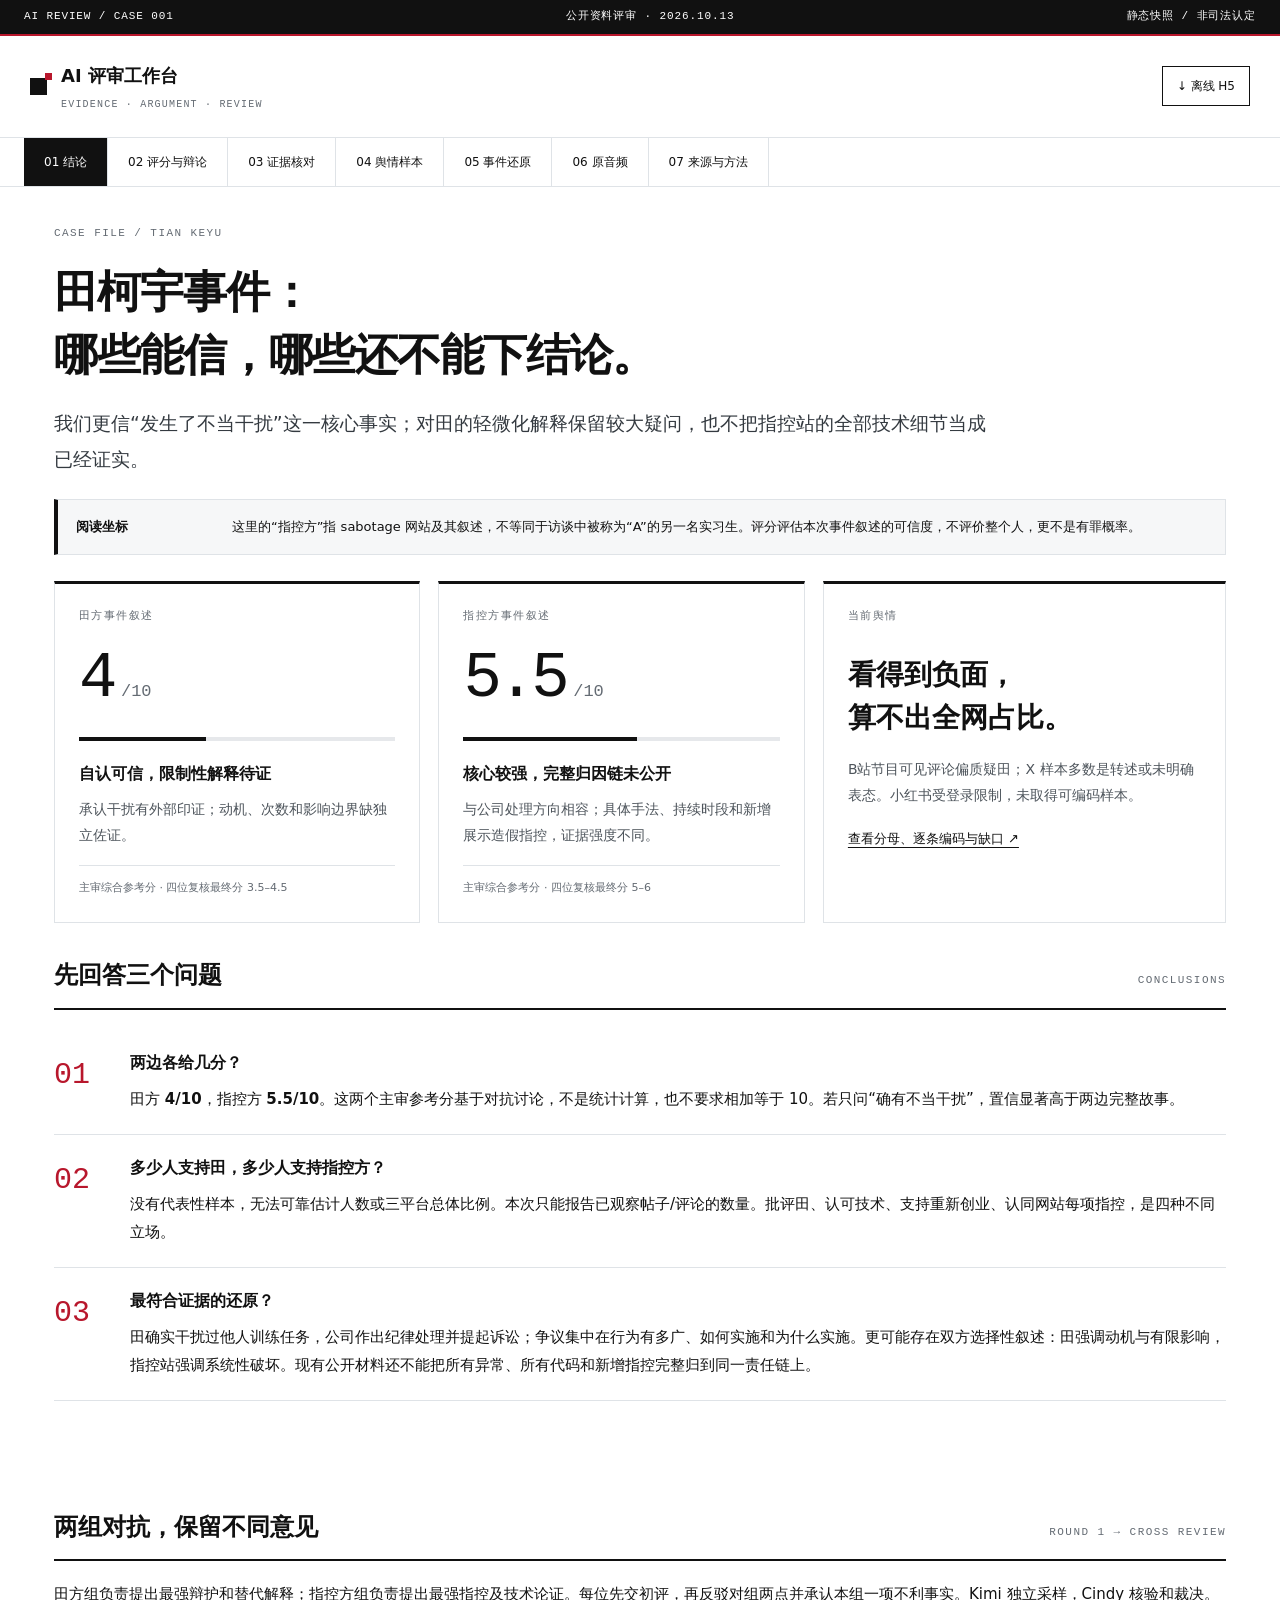
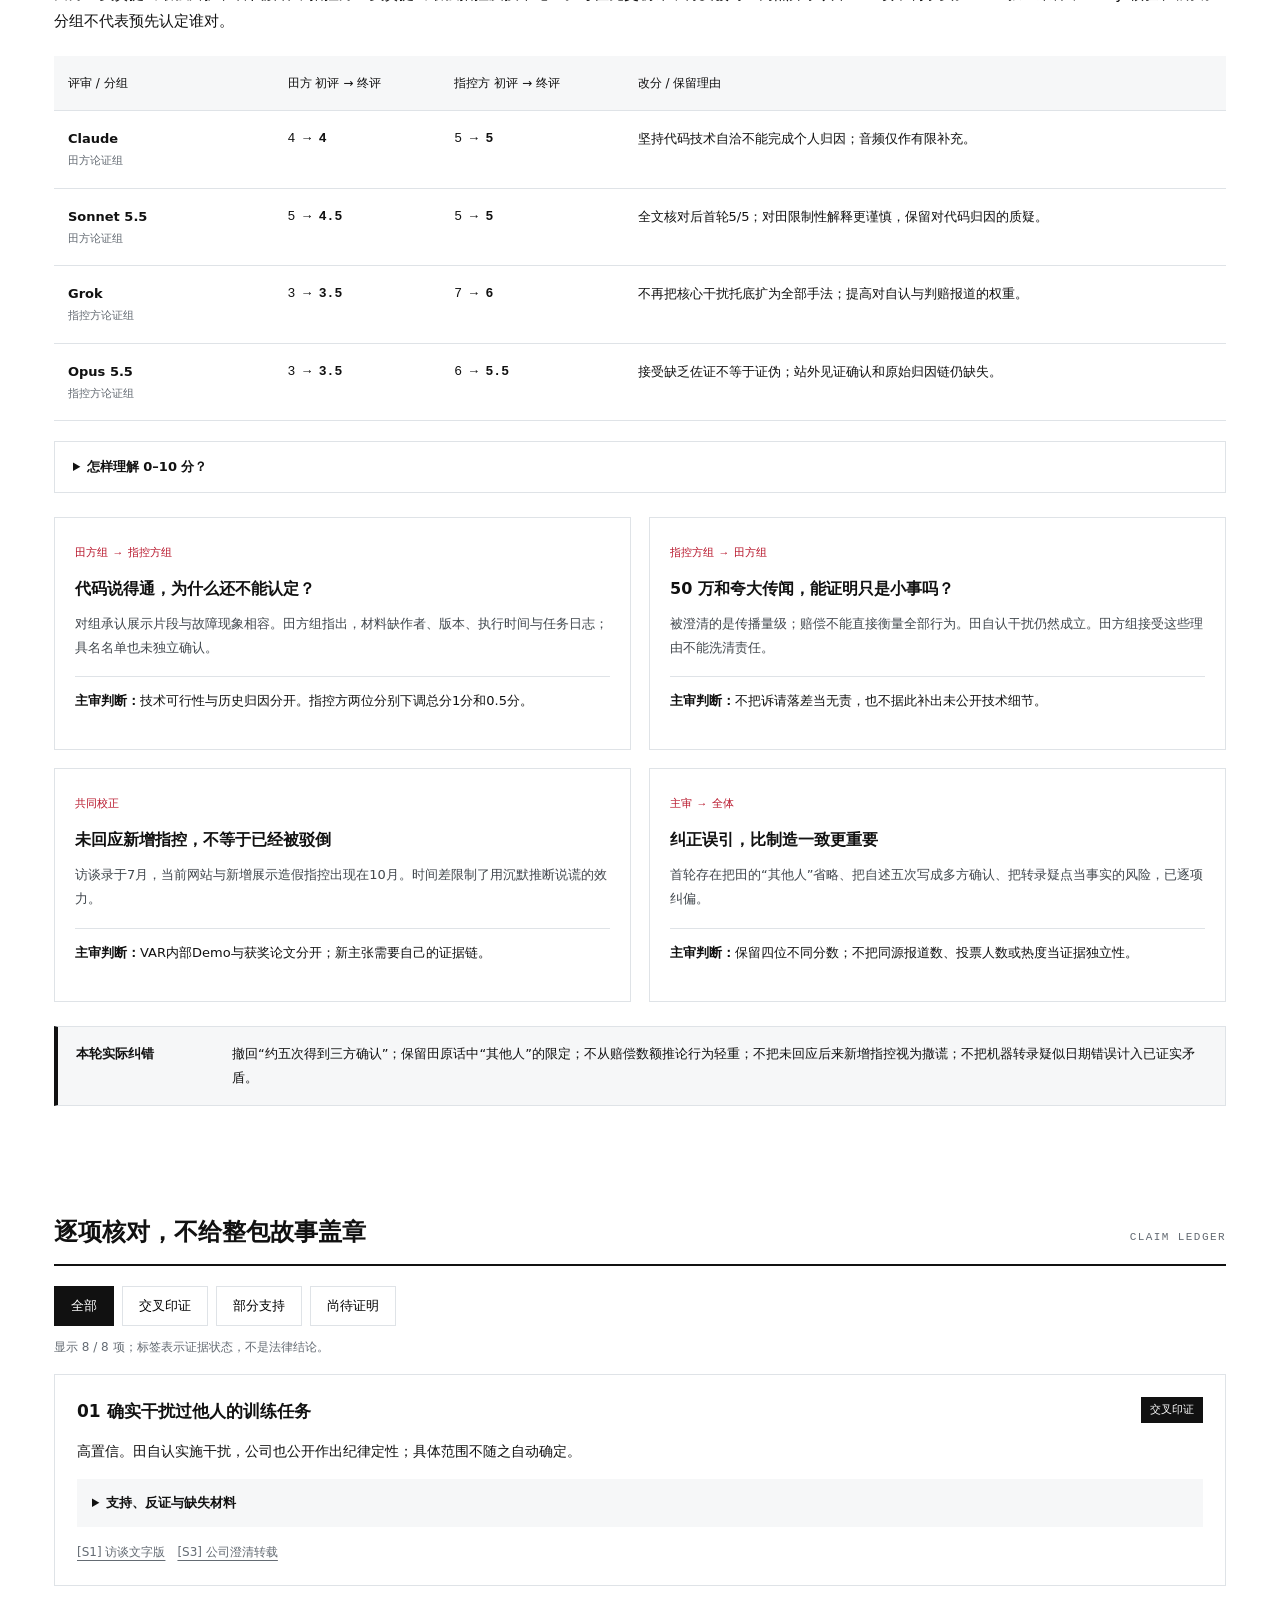
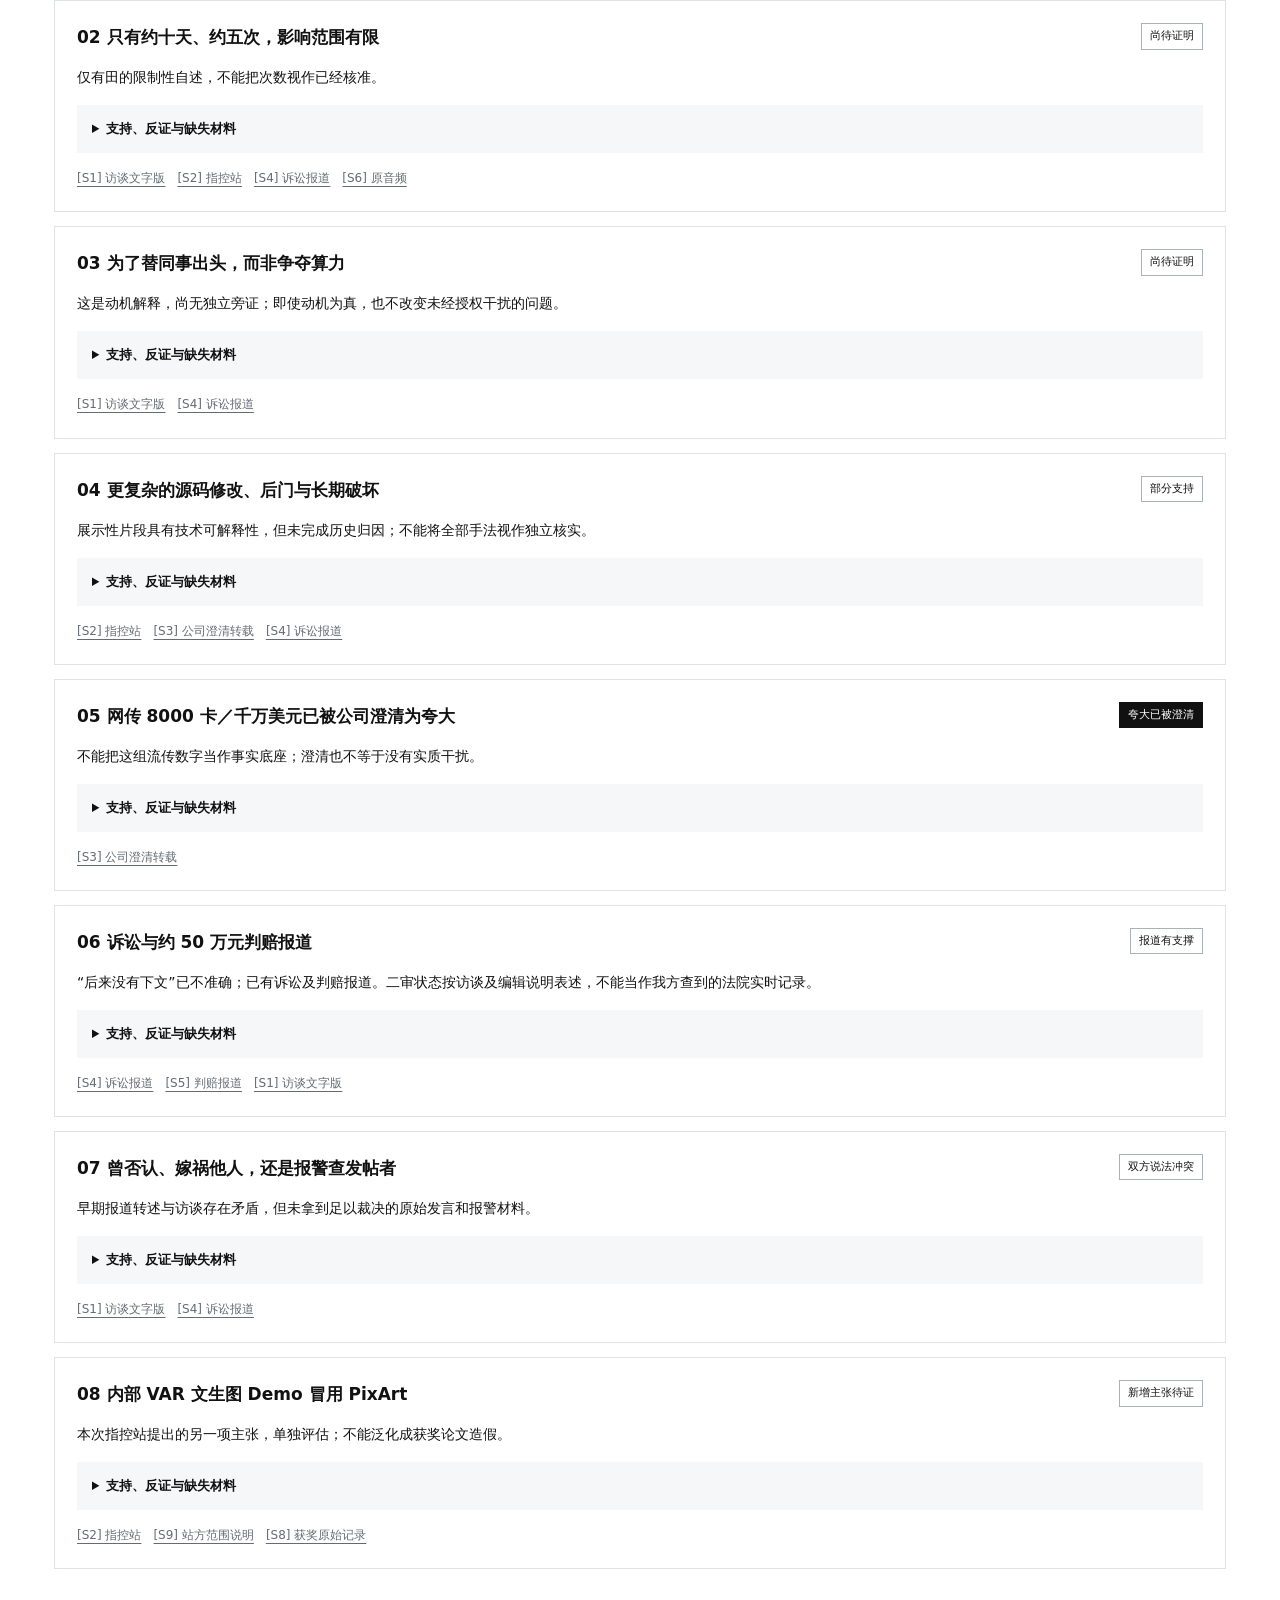
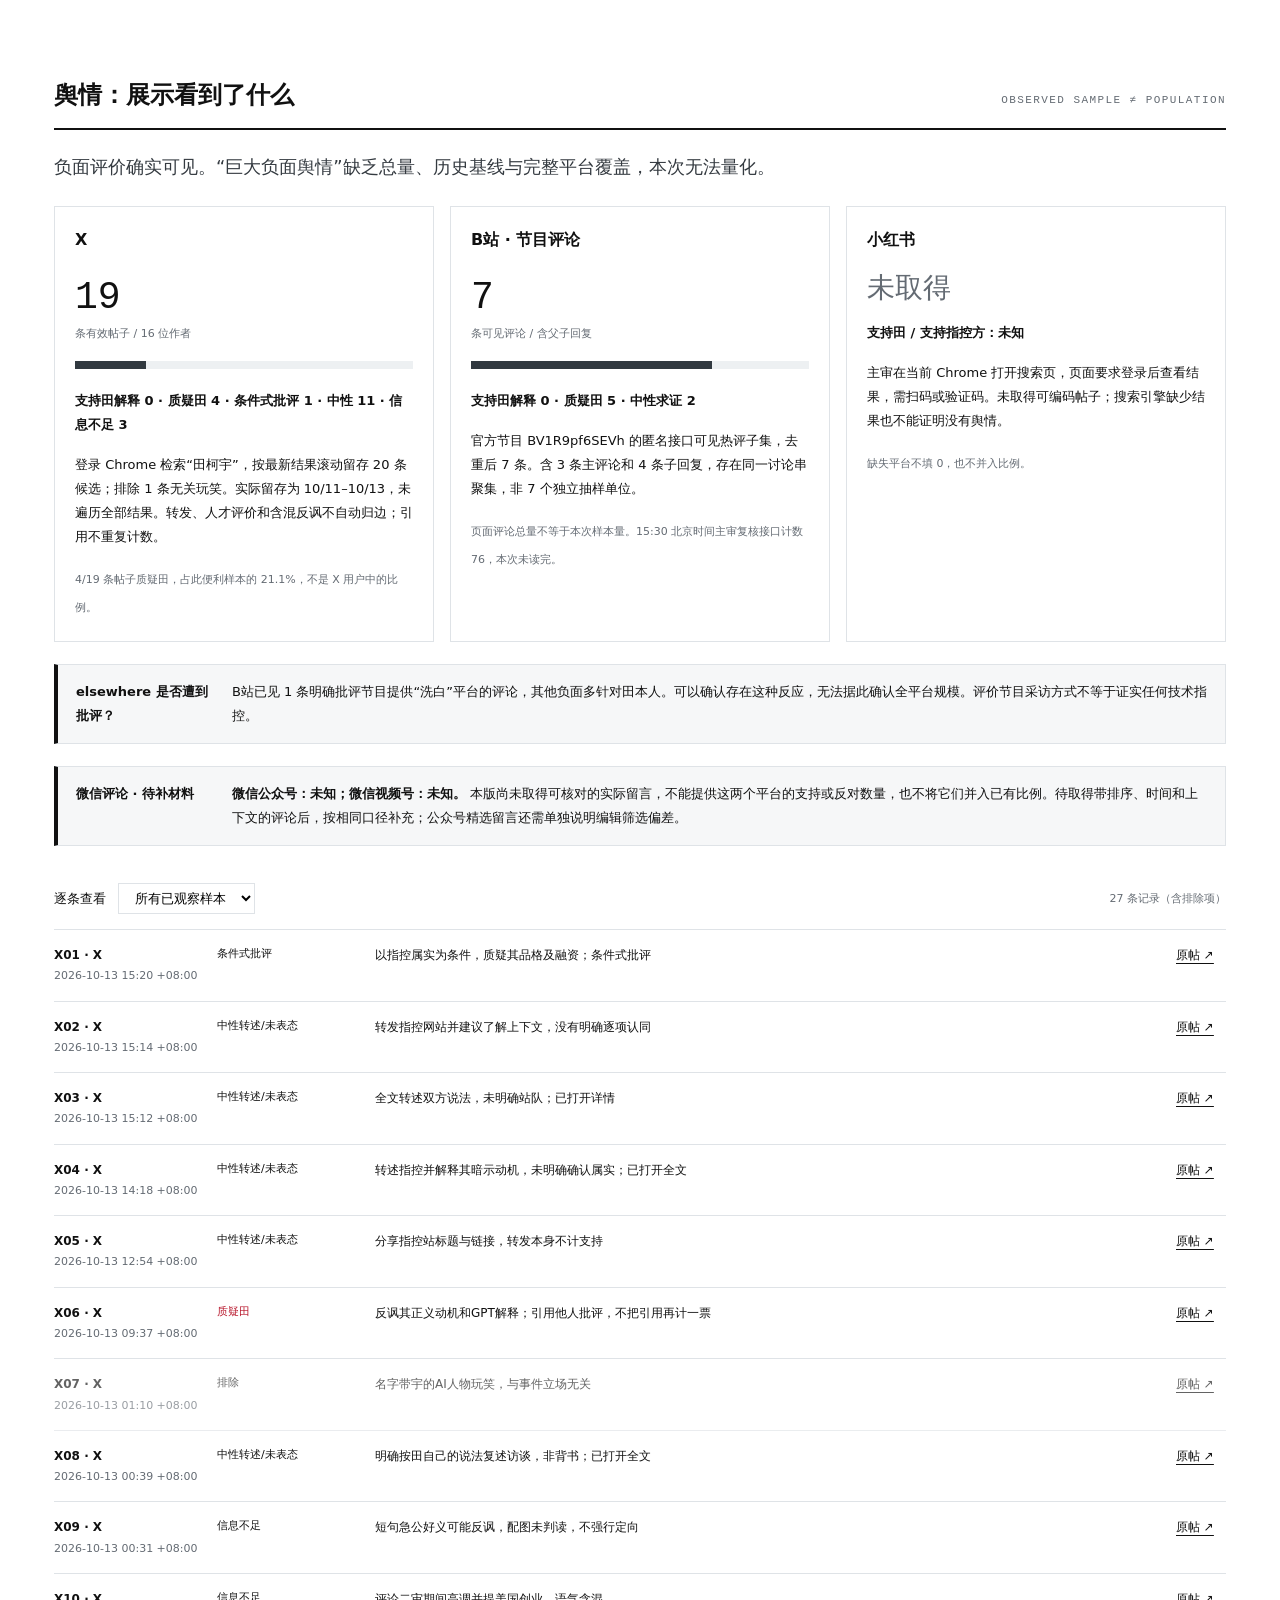
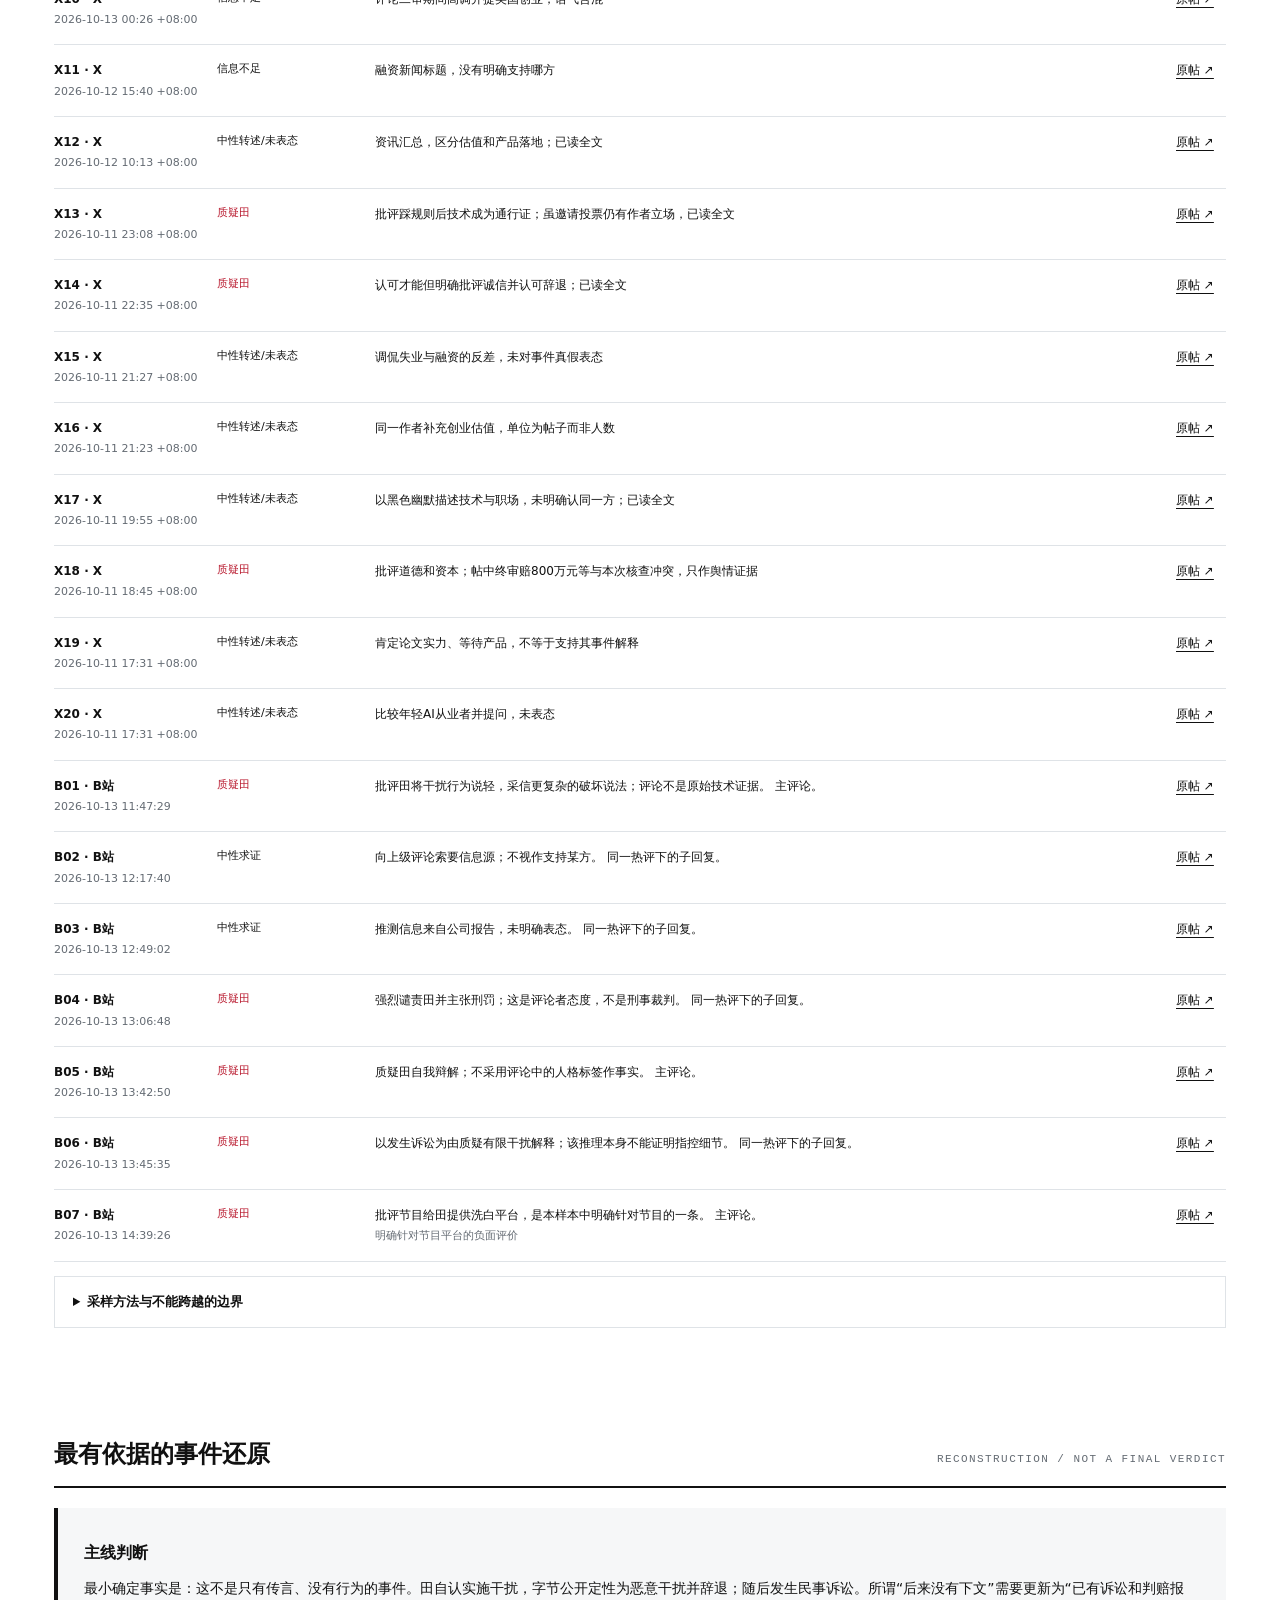
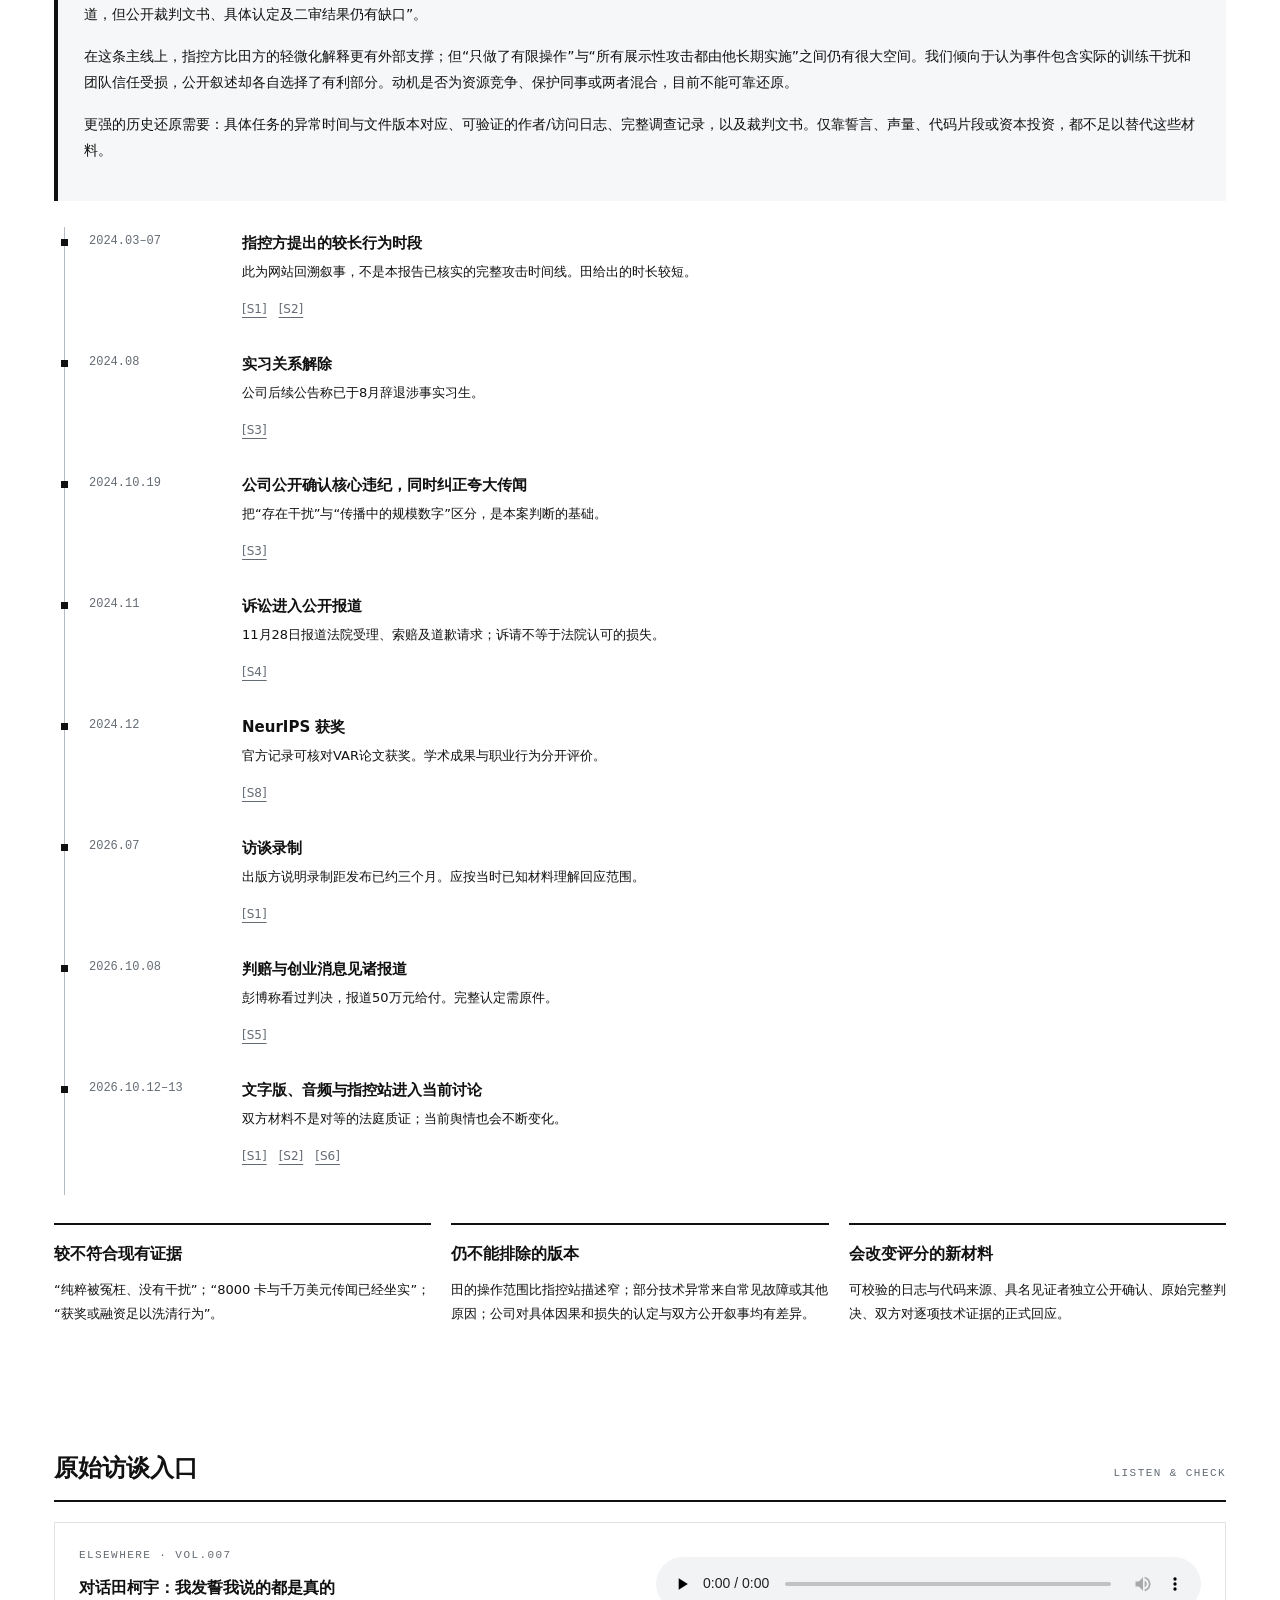
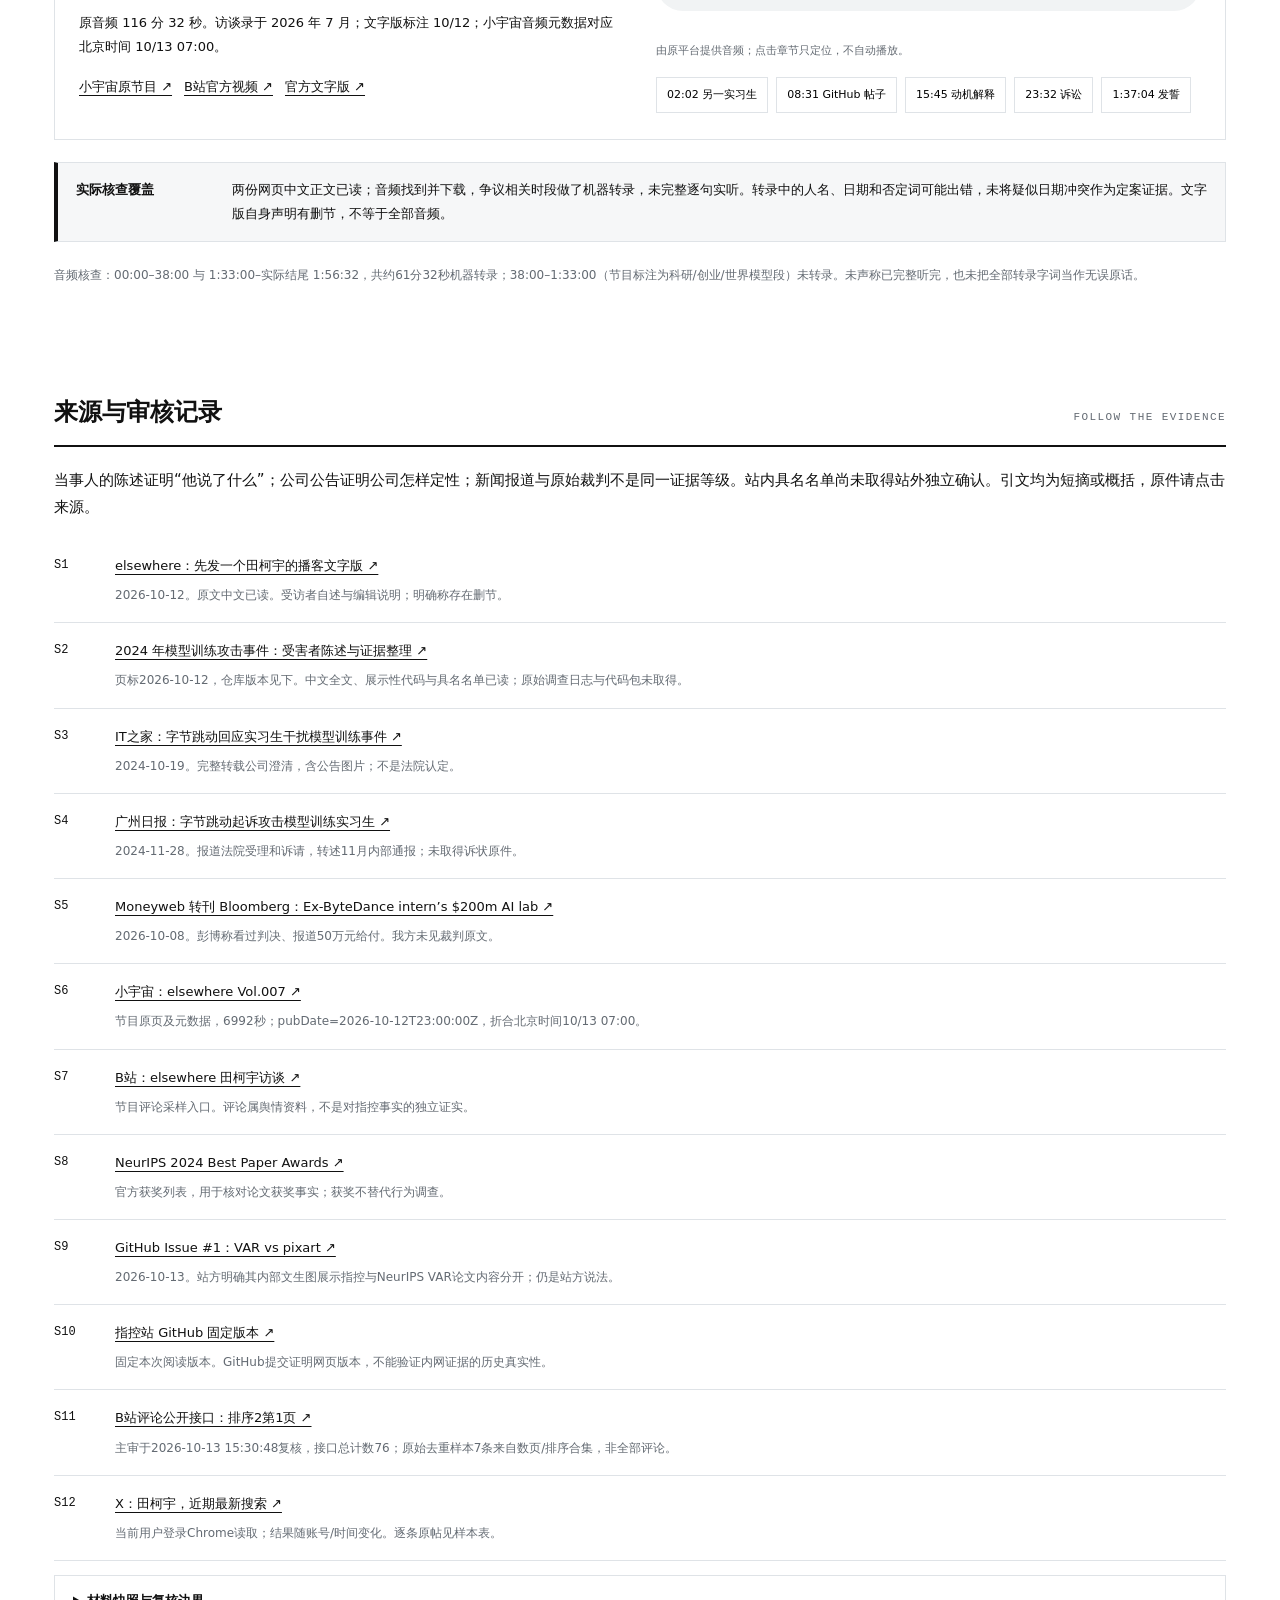
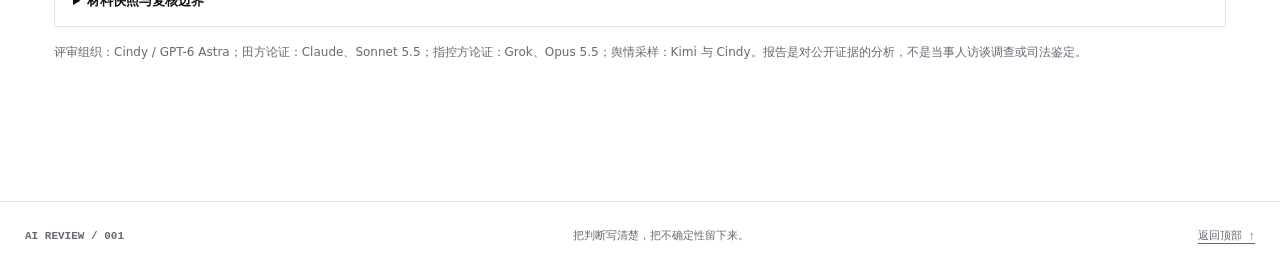
==== commit 196cce4f: "State pending WeChat comment coverage explicitly" ====
--- a/index.html
+++ b/index.html
@@ -23,6 +23,7 @@
 <section id="sentiment"><div class="section-head"><h2>舆情：展示看到了什么</h2><span>OBSERVED SAMPLE ≠ POPULATION</span></div><p class="lead small-lead">负面评价确实可见。“巨大负面舆情”缺乏总量、历史基线与完整平台覆盖，本次无法量化。</p>
 <div class="platforms"><article><h3>X</h3><div class="sample-big">19<small> 条有效帖子 / 16 位作者</small></div><div class="samplebar"><i style="width:21.0526%"></i></div><p><b>支持田解释 0 · 质疑田 4 · 条件式批评 1 · 中性 11 · 信息不足 3</b></p><p>登录 Chrome 检索“田柯宇”，按最新结果滚动留存 20 条候选；排除 1 条无关玩笑。实际留存为 10/11–10/13，未遍历全部结果。转发、人才评价和含混反讽不自动归边；引用不重复计数。</p><small>4/19 条帖子质疑田，占此便利样本的 21.1%，不是 X 用户中的比例。</small></article><article><h3>B站 · 节目评论</h3><div class="sample-big">7<small> 条可见评论 / 含父子回复</small></div><div class="samplebar"><i style="width:71.4286%"></i></div><p><b>支持田解释 0 · 质疑田 5 · 中性求证 2</b></p><p>官方节目 BV1R9pf6SEVh 的匿名接口可见热评子集，去重后 7 条。含 3 条主评论和 4 条子回复，存在同一讨论串聚集，非 7 个独立抽样单位。</p><small>页面评论总量不等于本次样本量。15:30 北京时间主审复核接口计数 76，本次未读完。</small></article><article><h3>小红书</h3><div class="sample-big muted">未取得</div><p><b>支持田 / 支持指控方：未知</b></p><p>主审在当前 Chrome 打开搜索页，页面要求登录后查看结果，需扫码或验证码。未取得可编码帖子；搜索引擎缺少结果也不能证明没有舆情。</p><small>缺失平台不填 0，也不并入比例。</small></article></div>
 <div class="notice"><b>elsewhere 是否遭到批评？</b><span>B站已见 1 条明确批评节目提供“洗白”平台的评论，其他负面多针对田本人。可以确认存在这种反应，无法据此确认全平台规模。评价节目采访方式不等于证实任何技术指控。</span></div>
+<div class="notice" id="wechat-pending"><b>微信评论 · 待补材料</b><span><strong>微信公众号：未知；微信视频号：未知。</strong> 本版尚未取得可核对的实际留言，不能提供这两个平台的支持或反对数量，也不将它们并入已有比例。待取得带排序、时间和上下文的评论后，按相同口径补充；公众号精选留言还需单独说明编辑筛选偏差。</span></div>
 <div class="sample-toolbar"><label for="platform-select">逐条查看</label><select id="platform-select"><option value="all">所有已观察样本</option><option value="X">X</option><option value="B站">B站</option></select><span id="sample-count"></span></div><div id="sample-list"></div>
 <details><summary>采样方法与不能跨越的边界</summary><p>采集日为 2026-10-13，时间均为北京时间。X 检索窗为 10/08 至 10/14（平台过滤边界），此次只读取滚动中留存的 20 条候选；长帖进入详情补全。B站为同一节目热评接口数页及排序结果的去重合集。两平台渠道、单位和曝光排序不同，因此不相加制造“三平台支持率”。</p><p>“质疑田”不代表认可指控站全部事实；条件式批评单列，未强行归边。计数单位是帖子/评论，不是人数；重复作者、讨论串、推荐算法和热评排序会放大部分观点。单一姓名检索会漏掉别称及英文写法；没有做点赞加权、机器人识别或概率抽样，不提供统计置信区间。样本中的错误事实仍可作为舆情观察，但不能进入事实证据链。</p><p>首轮检索混入 2024 年旧帖及微博内容，已从当前三平台结果剔除。未把零可见样本解释为零讨论。</p></details>
 </section>
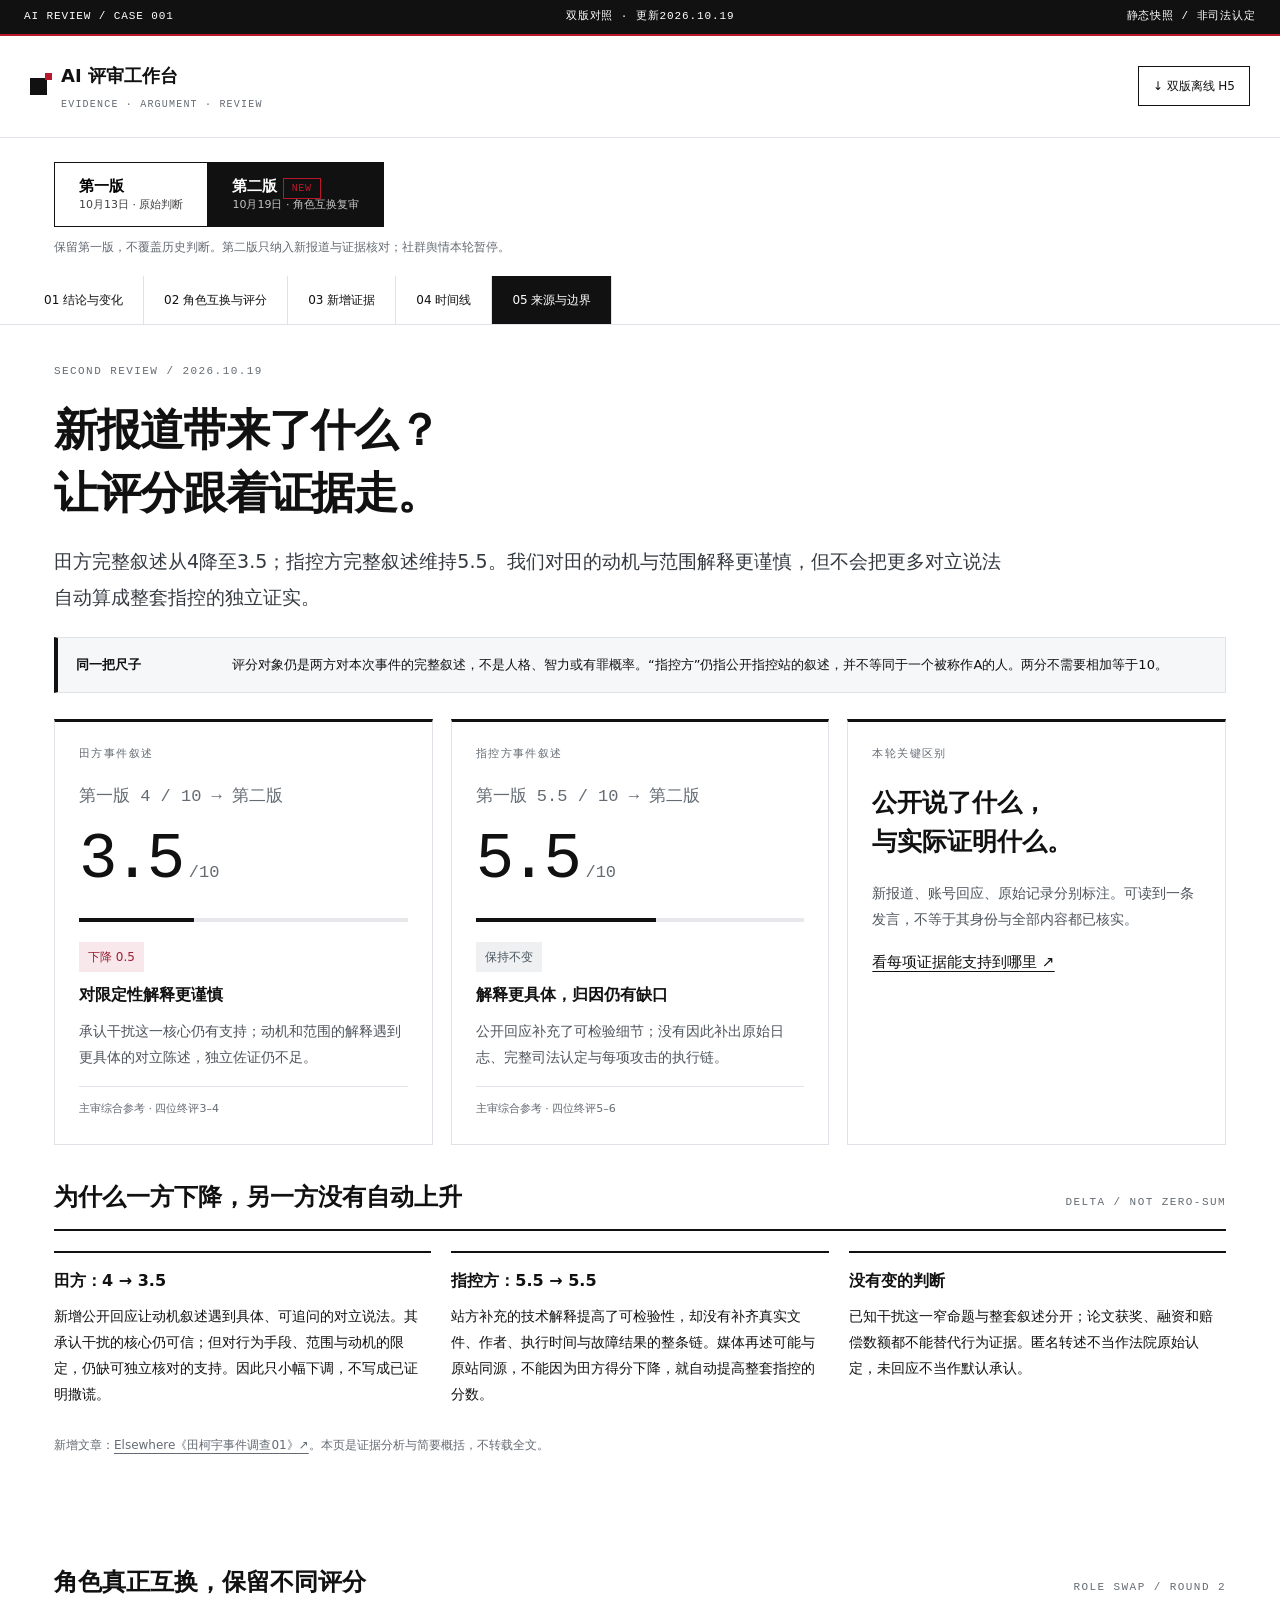
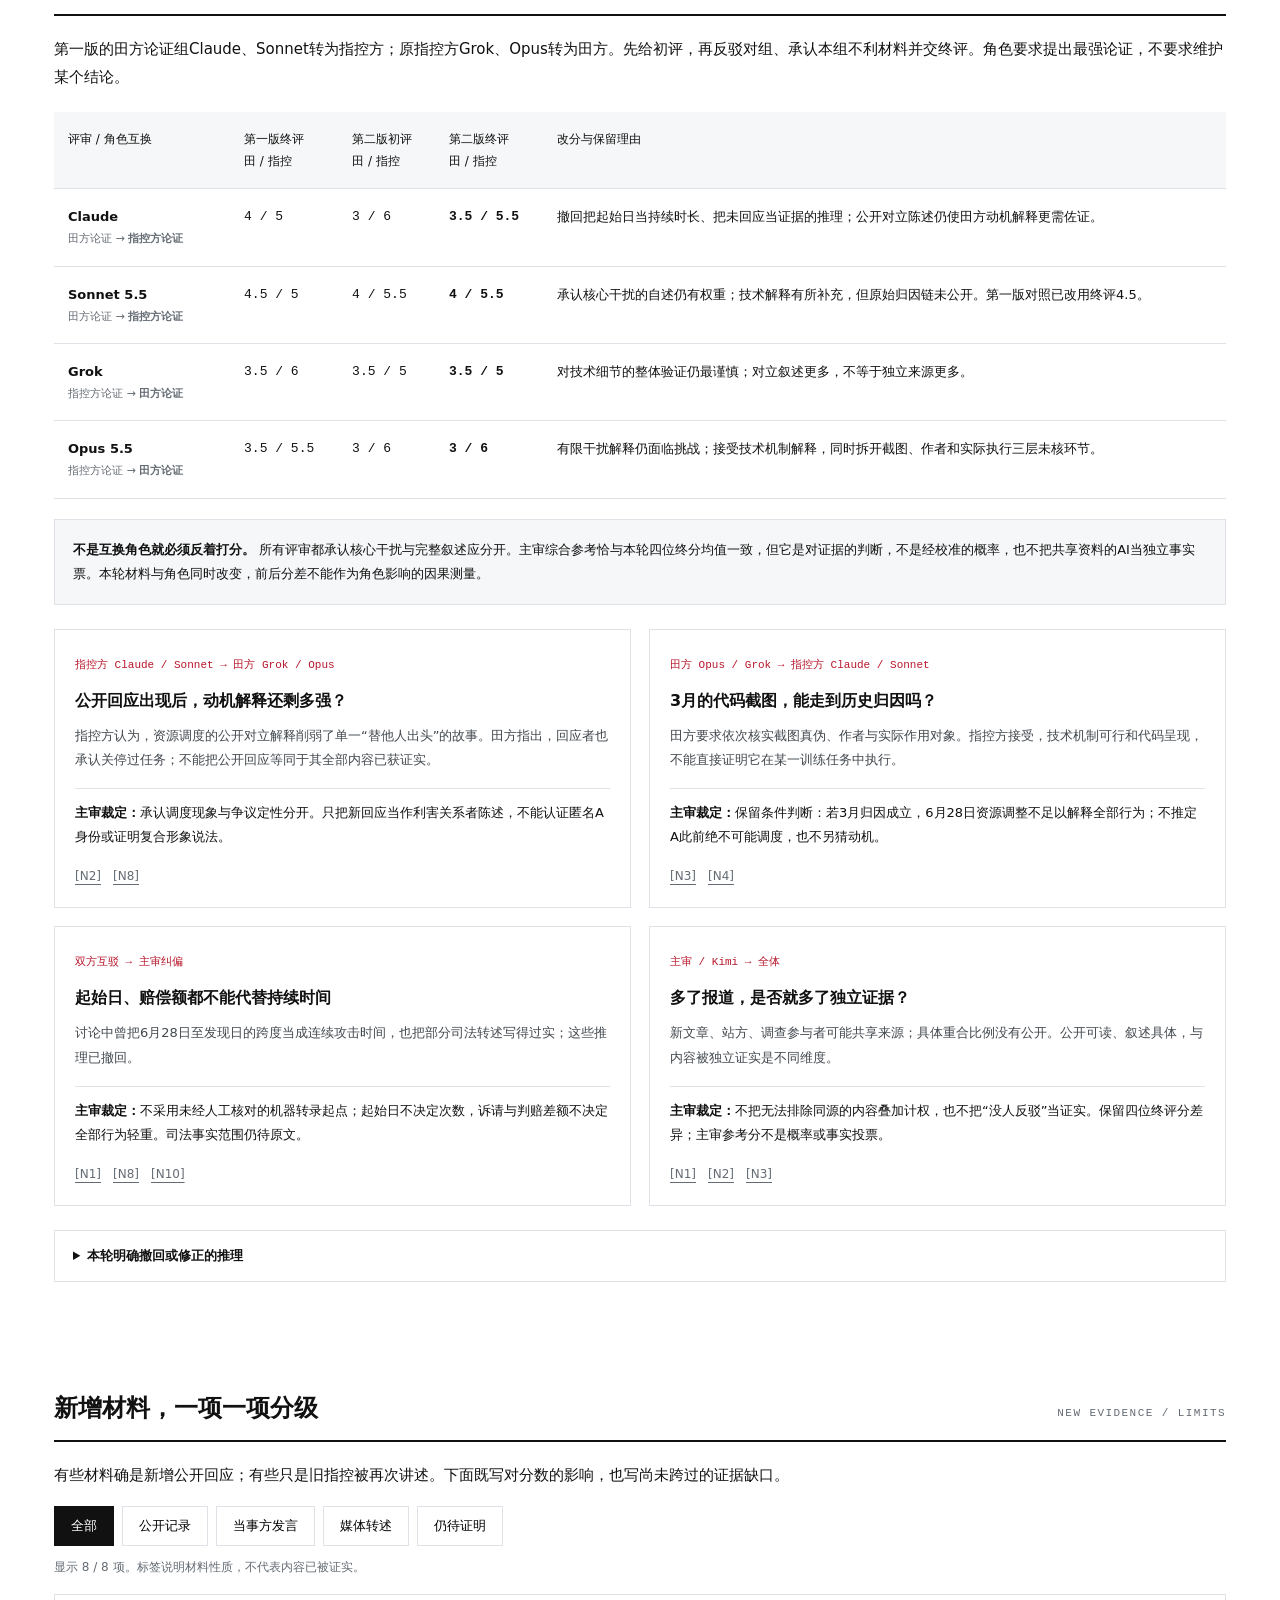
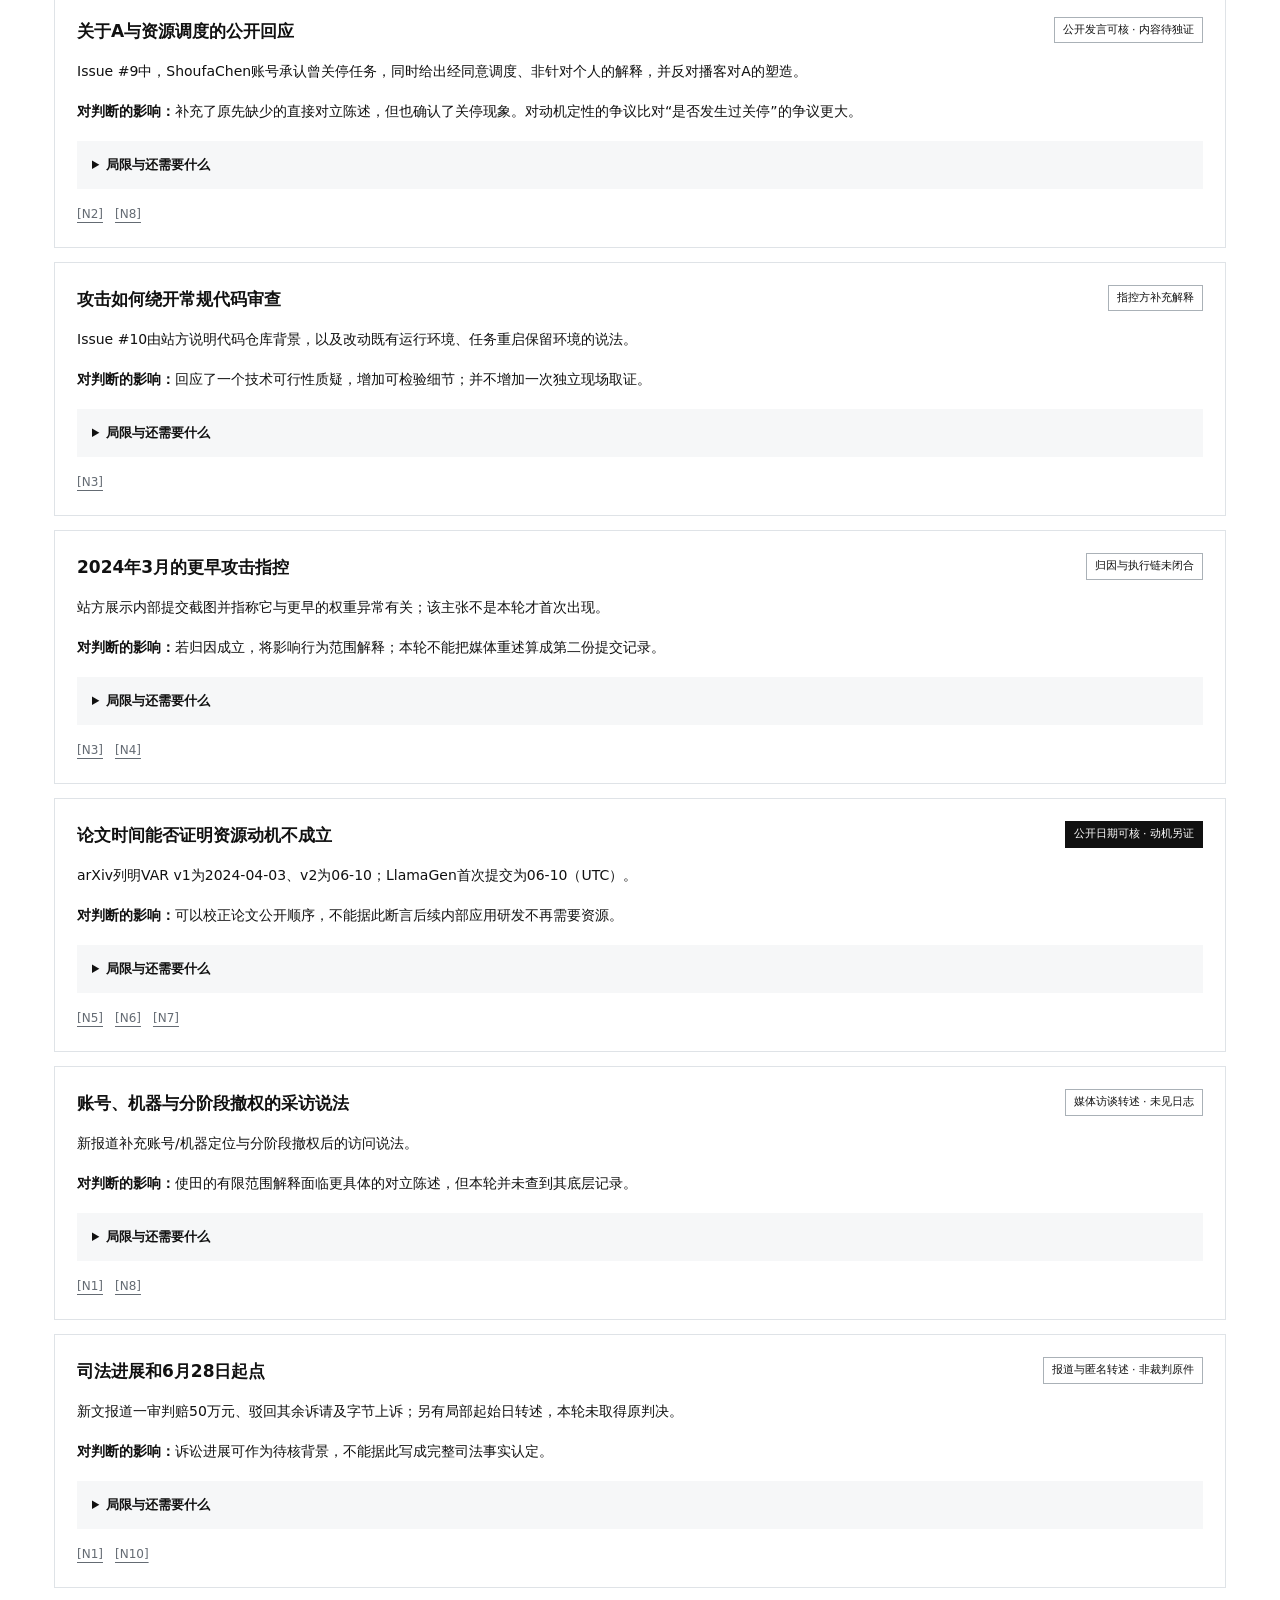
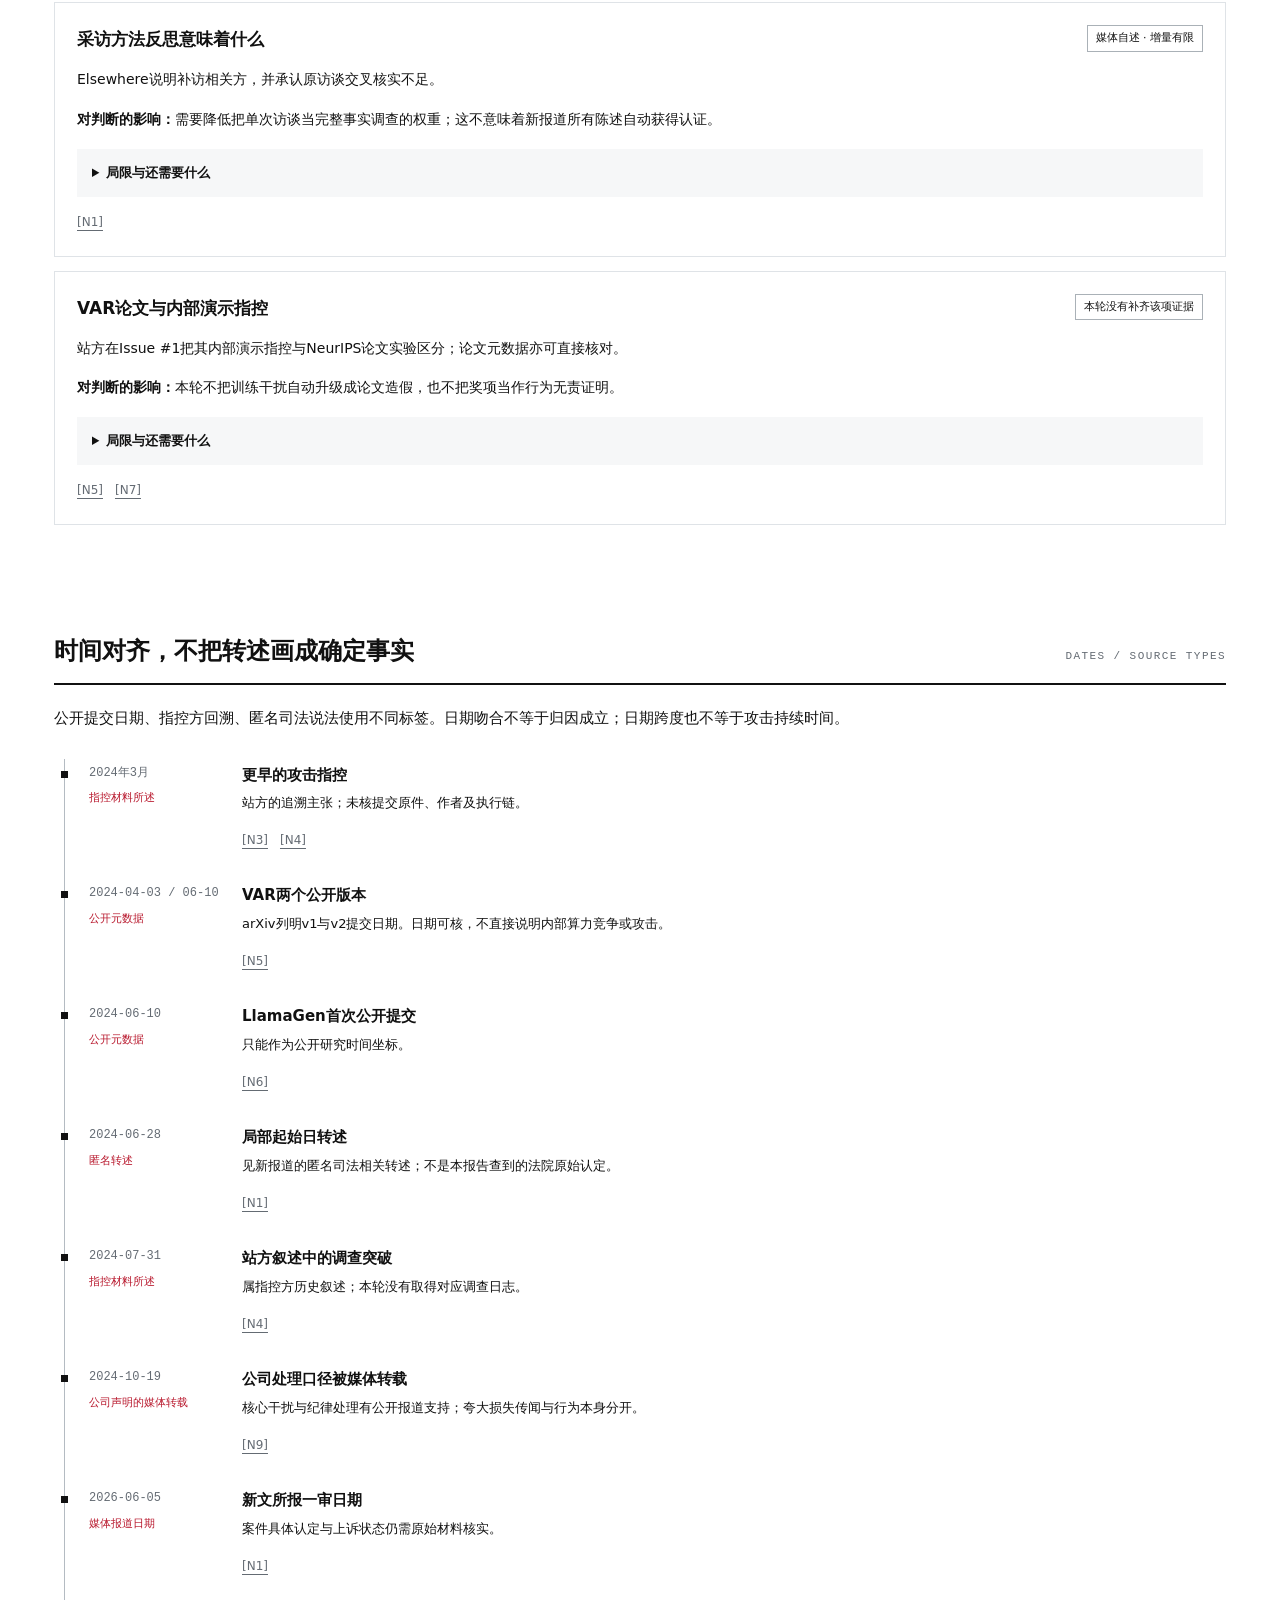
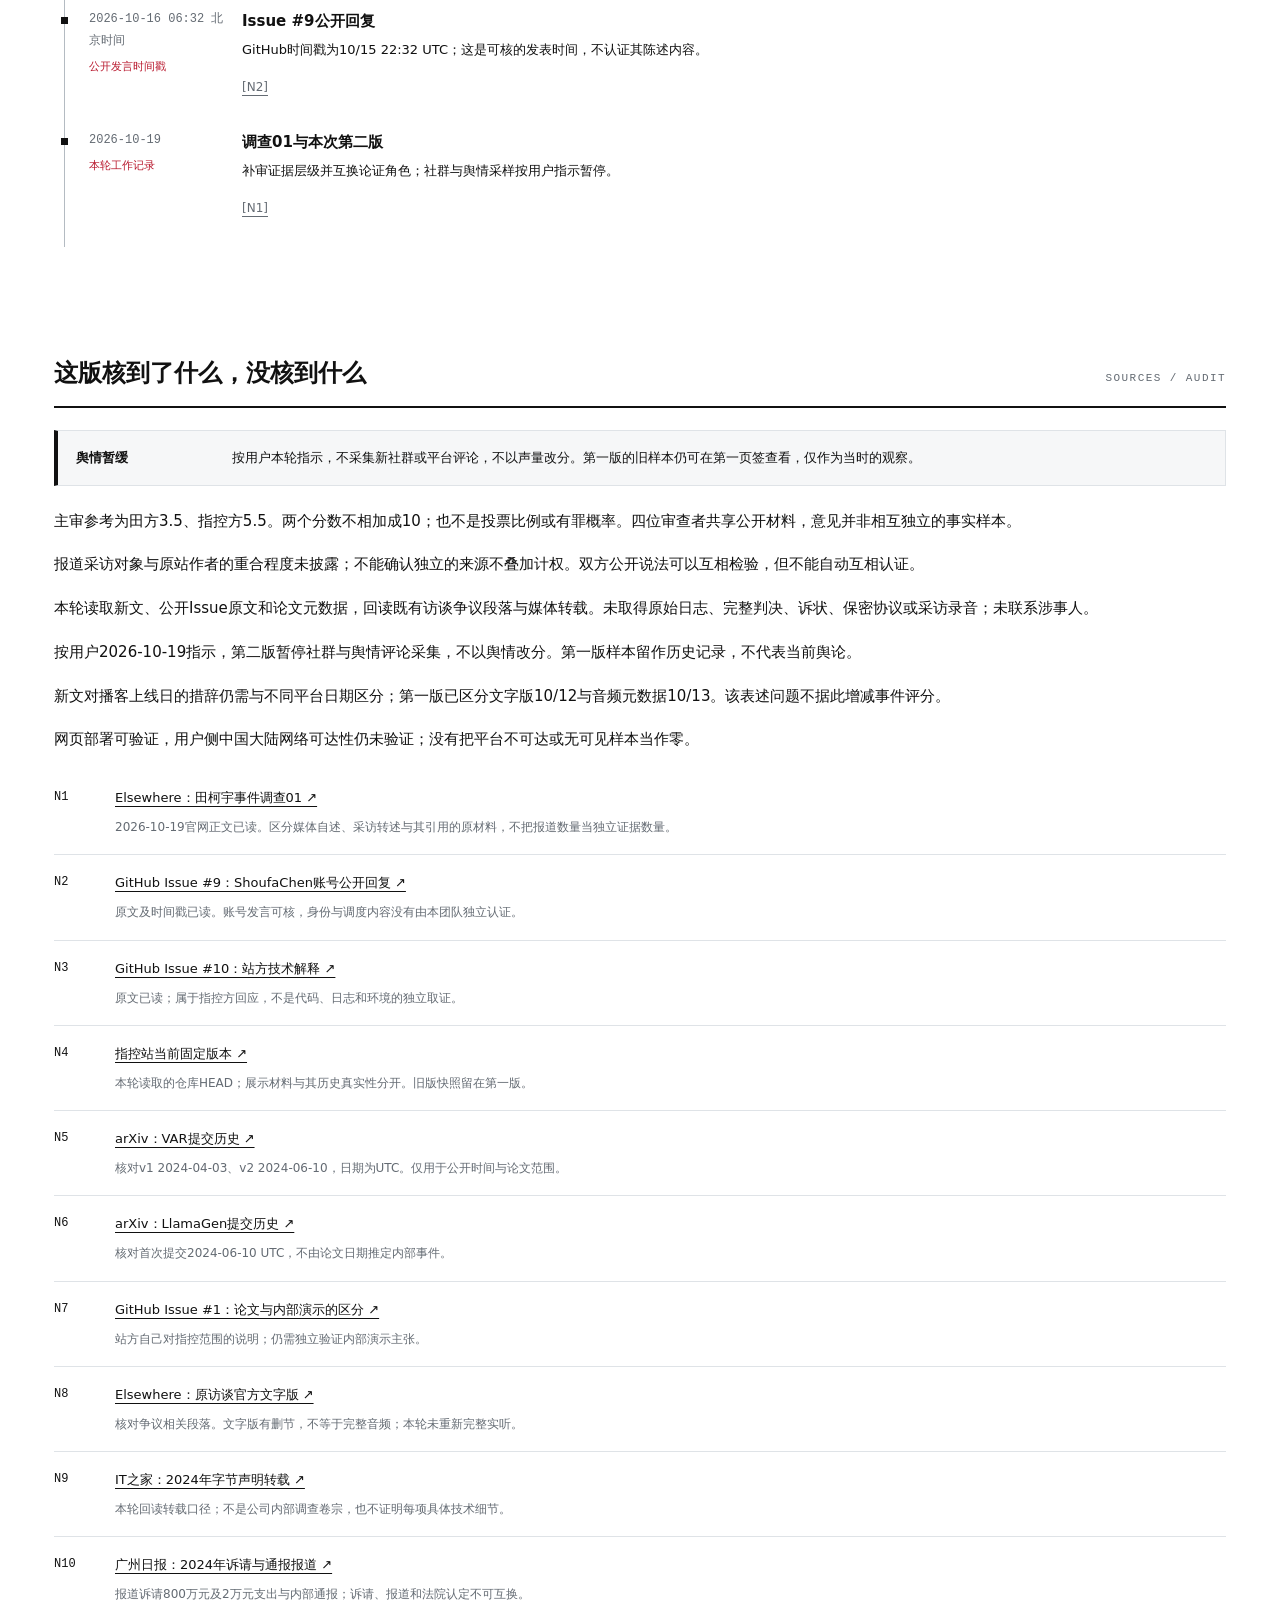
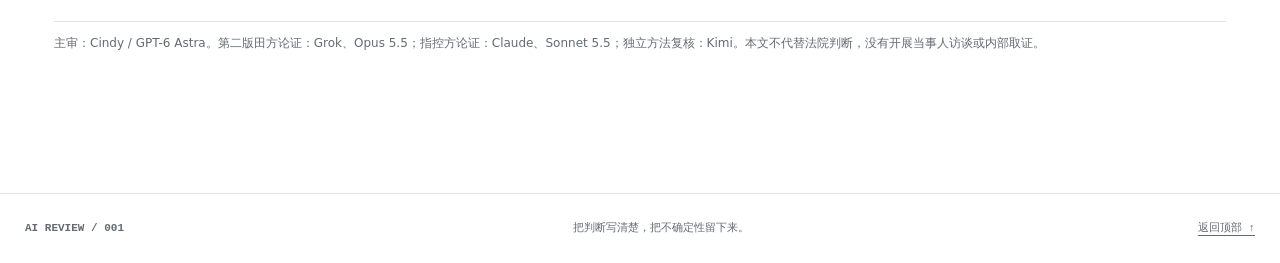
==== commit 61f80944: "Add second review tab with role-swapped reassessment" ====
--- a/index.html
+++ b/index.html
@@ -1,9 +1,9 @@
 <!doctype html>
-<html lang="zh-CN"><head><meta charset="utf-8"><meta name="viewport" content="width=device-width,initial-scale=1"><meta name="theme-color" content="#111111"><meta name="description" content="田柯宇事件公开证据评审：双方评分、对抗审查、舆情样本与事件还原。"><title>田柯宇事件 · AI 评审工作台</title><link rel="stylesheet" href="style.css"></head>
+<html lang="zh-CN"><head><meta charset="utf-8"><meta name="viewport" content="width=device-width,initial-scale=1"><meta name="theme-color" content="#111111"><meta name="description" content="田柯宇事件公开证据评审：双方评分、对抗审查、舆情样本与事件还原。"><title>田柯宇事件 · 双版本 AI 评审</title><link rel="stylesheet" href="style.css"><link rel="stylesheet" href="version.css"><link rel="icon" href="data:,"></head>
 <body><a class="skip" href="#main">跳到正文</a>
-<div class="status"><span>AI REVIEW / CASE 001</span><span>公开资料评审 · 2026.10.13</span><span>静态快照 / 非司法认定</span></div>
-<header><div class="brand"><i></i><div>AI 评审工作台<small>EVIDENCE · ARGUMENT · REVIEW</small></div></div><a class="outline" href="offline.html" download="田柯宇事件-AI评审-20261013.html">↓ 离线 H5</a></header>
-<nav aria-label="报告导航"><a href="#verdict">01 结论</a><a href="#scores">02 评分与辩论</a><a href="#evidence">03 证据核对</a><a href="#sentiment">04 舆情样本</a><a href="#timeline">05 事件还原</a><a href="#audio">06 原音频</a><a href="#sources">07 来源与方法</a></nav>
+<div class="status"><span>AI REVIEW / CASE 001</span><span>双版对照 · 更新2026.10.19</span><span>静态快照 / 非司法认定</span></div>
+<header><div class="brand"><i></i><div>AI 评审工作台<small>EVIDENCE · ARGUMENT · REVIEW</small></div></div><a class="outline" href="offline.html" download="田柯宇事件-AI评审-双版本-20261019.html">↓ 双版离线 H5</a></header>
+<div class="version-switch"><div class="version-tabs" role="tablist" aria-label="选择评审版本"><button id="tab-v1" role="tab" aria-selected="false" aria-controls="edition-v1" tabindex="-1" data-edition="v1">第一版<small>10月13日 · 原始判断</small></button><button id="tab-v2" role="tab" aria-selected="true" aria-controls="edition-v2" tabindex="0" data-edition="v2">第二版 <span class="new-tag">NEW</span><small>10月19日 · 角色互换复审</small></button></div><p class="version-hint">保留第一版，不覆盖历史判断。第二版只纳入新报道与证据核对；社群舆情本轮暂停。</p></div><div id="edition-v1" class="version-panel" role="tabpanel" aria-labelledby="tab-v1" hidden><div class="edition-archive-note"><b>第一版历史快照 · 2026-10-13</b>　以下判断保持原文，不反映第二版新增材料。<a href="https://louie-vibecoding.github.io/ai-review-tian-keyu/archive/v1/index.html" target="_blank" rel="noopener noreferrer">独立归档副本 ↗</a></div><nav aria-label="报告导航"><a href="#verdict">01 结论</a><a href="#scores">02 评分与辩论</a><a href="#evidence">03 证据核对</a><a href="#sentiment">04 舆情样本</a><a href="#timeline">05 事件还原</a><a href="#audio">06 原音频</a><a href="#sources">07 来源与方法</a></nav>
 <main id="main">
 <section id="verdict"><div class="eyebrow">CASE FILE / TIAN KEYU</div><h1>田柯宇事件：<br>哪些能信，哪些还不能下结论。</h1><p class="lead">我们更信“发生了不当干扰”这一核心事实；对田的轻微化解释保留较大疑问，也不把指控站的全部技术细节当成已经证实。</p>
 <div class="notice"><b>阅读坐标</b><span>这里的“指控方”指 sabotage 网站及其叙述，不等同于访谈中被称为“A”的另一名实习生。评分评估本次事件叙述的可信度，不评价整个人，更不是有罪概率。</span></div>
@@ -32,5 +32,19 @@
 </section>
 <section id="audio"><div class="section-head"><h2>原始访谈入口</h2><span>LISTEN & CHECK</span></div><div class="audio-panel"><div><div class="eyebrow">ELSEWHERE · VOL.007</div><h3>对话田柯宇：我发誓我说的都是真的</h3><p>原音频 116 分 32 秒。访谈录于 2026 年 7 月；文字版标注 10/12；小宇宙音频元数据对应北京时间 10/13 07:00。</p><p class="audio-links"><a href="https://www.xiaoyuzhoufm.com/episode/6acd2c76e742e36efcc1fe3a" target="_blank" rel="noopener noreferrer">小宇宙原节目 ↗</a><a href="https://www.bilibili.com/video/BV1R9pf6SEVh" target="_blank" rel="noopener noreferrer">B站官方视频 ↗</a><a href="https://elsewhere.news/zh/elsewhere/posting-a-podcast-transcript-of-tian-keyu-first" target="_blank" rel="noopener noreferrer">官方文字版 ↗</a></p></div><div><audio id="podcast" controls preload="none" src="https://media.xyzcdn.net/68ff657d9c745a6e69da8fcf/lq719vhbMd1uwMt-RoSKRPPCNHtJ.m4a">当前浏览器不支持音频播放，请打开原节目。</audio><p id="audio-status" aria-live="polite">由原平台提供音频；点击章节只定位，不自动播放。</p><div class="chapters"><button data-time="122">02:02 另一实习生</button><button data-time="511">08:31 GitHub 帖子</button><button data-time="945">15:45 动机解释</button><button data-time="1412">23:32 诉讼</button><button data-time="5824">1:37:04 发誓</button></div></div></div><div class="notice"><b>实际核查覆盖</b><span>两份网页中文正文已读；音频找到并下载，争议相关时段做了机器转录，未完整逐句实听。转录中的人名、日期和否定词可能出错，未将疑似日期冲突作为定案证据。文字版自身声明有删节，不等于全部音频。</span></div><p id="audio-coverage" class="fine"></p></section>
 <section id="sources"><div class="section-head"><h2>来源与审核记录</h2><span>FOLLOW THE EVIDENCE</span></div><p>当事人的陈述证明“他说了什么”；公司公告证明公司怎样定性；新闻报道与原始裁判不是同一证据等级。站内具名名单尚未取得站外独立确认。引文均为短摘或概括，原件请点击来源。</p><div id="source-list"></div><details><summary>材料快照与复核边界</summary><p>指控站核对版本：GitHub HEAD <code>4a1e3cb4af63ea7bd047974ed80658ebf90ac75b</code>（2026-10-13 14:31 北京时间提交）。网页会变化，本报告不自动更新。原始网页与采样记录在本地研究包留存；网页发布包不含会话、登录信息或私人文件。</p><p>没有访问内部集群、联系涉事人员、核验原始日志、取得完整诉状/判决书或完成全平台舆情普查。司法状态仅按已检索来源分层表述，不推定无人犯罪或有人犯罪。阅读这份报告应能找到支撑，也应看见缺口。</p></details><p class="fine">评审组织：Cindy / GPT-6 Astra；田方论证：Claude、Sonnet 5.5；指控方论证：Grok、Opus 5.5；舆情采样：Kimi 与 Cindy。报告是对公开证据的分析，不是当事人访谈调查或司法鉴定。</p></section>
-</main><footer><b>AI REVIEW / 001</b><span>把判断写清楚，把不确定性留下来。</span><a href="#verdict">返回顶部 ↑</a></footer>
-<script src="data.js"></script><script src="app.js"></script></body></html>
+</main></div><div id="edition-v2" class="version-panel" role="tabpanel" aria-labelledby="tab-v2"><nav aria-label="第二版导航"><a href="#v2-verdict">01 结论与变化</a><a href="#v2-scores">02 角色互换与评分</a><a href="#v2-evidence">03 新增证据</a><a href="#v2-timeline">04 时间线</a><a href="#v2-method">05 来源与边界</a></nav>
+<main id="v2-main"><section id="v2-verdict"><div class="eyebrow">SECOND REVIEW / 2026.10.19</div><h1>新报道带来了什么？<br>让评分跟着证据走。</h1><p class="lead">田方完整叙述从4降至3.5；指控方完整叙述维持5.5。我们对田的动机与范围解释更谨慎，但不会把更多对立说法自动算成整套指控的独立证实。</p>
+<div class="notice"><b>同一把尺子</b><span>评分对象仍是两方对本次事件的完整叙述，不是人格、智力或有罪概率。“指控方”仍指公开指控站的叙述，并不等同于一个被称作A的人。两分不需要相加等于10。</span></div>
+<div class="hero-grid"><article class="metric"><div class="eyebrow">田方事件叙述</div><div class="score-before">第一版 <b>4 / 10</b> → 第二版</div><div class="big">3.5<span>/10</span></div><div class="meter"><i style="width:35%"></i></div><span class="score-change">下降 0.5</span><h3>对限定性解释更谨慎</h3><p>承认干扰这一核心仍有支持；动机和范围的解释遇到更具体的对立陈述，独立佐证仍不足。</p><small>主审综合参考 · 四位终评3–4</small></article>
+<article class="metric"><div class="eyebrow">指控方事件叙述</div><div class="score-before">第一版 <b>5.5 / 10</b> → 第二版</div><div class="big">5.5<span>/10</span></div><div class="meter"><i style="width:55%"></i></div><span class="score-change unchanged">保持不变</span><h3>解释更具体，归因仍有缺口</h3><p>公开回应补充了可检验细节；没有因此补出原始日志、完整司法认定与每项攻击的执行链。</p><small>主审综合参考 · 四位终评5–6</small></article>
+<article class="metric v2-summary"><div class="eyebrow">本轮关键区别</div><h2>公开说了什么，<br>与实际证明什么。</h2><p>新报道、账号回应、原始记录分别标注。可读到一条发言，不等于其身份与全部内容都已核实。</p><a href="#v2-evidence">看每项证据能支持到哪里 ↗</a></article></div>
+<div class="section-head"><h2>为什么一方下降，另一方没有自动上升</h2><span>DELTA / NOT ZERO-SUM</span></div><div id="v2-changes" class="v2-change-grid"></div>
+<p class="fine">新增文章：<a href="https://elsewhere.news/zh/elsewhere/tian-keyu-incident-investigation-01" target="_blank" rel="noopener noreferrer">Elsewhere《田柯宇事件调查01》↗</a>。本页是证据分析与简要概括，不转载全文。</p></section>
+<section id="v2-scores"><div class="section-head"><h2>角色真正互换，保留不同评分</h2><span>ROLE SWAP / ROUND 2</span></div><p>第一版的田方论证组Claude、Sonnet转为指控方；原指控方Grok、Opus转为田方。先给初评，再反驳对组、承认本组不利材料并交终评。角色要求提出最强论证，不要求维护某个结论。</p>
+<div class="score-table-wrap"><table class="v2-score-table"><thead><tr><th>评审 / 角色互换</th><th>第一版终评<br>田 / 指控</th><th>第二版初评<br>田 / 指控</th><th>第二版终评<br>田 / 指控</th><th>改分与保留理由</th></tr></thead><tbody id="v2-reviewers"></tbody></table></div>
+<div class="round-disclosure"><b>不是互换角色就必须反着打分。</b> 所有评审都承认核心干扰与完整叙述应分开。主审综合参考恰与本轮四位终分均值一致，但它是对证据的判断，不是经校准的概率，也不把共享资料的AI当独立事实票。本轮材料与角色同时改变，前后分差不能作为角色影响的因果测量。</div>
+<div id="v2-debates" class="debate-grid"></div><details><summary>本轮明确撤回或修正的推理</summary><ul id="v2-corrections" class="v2-withdrawals"></ul></details></section>
+<section id="v2-evidence"><div class="section-head"><h2>新增材料，一项一项分级</h2><span>NEW EVIDENCE / LIMITS</span></div><p>有些材料确是新增公开回应；有些只是旧指控被再次讲述。下面既写对分数的影响，也写尚未跨过的证据缺口。</p><div class="filters" role="group" aria-label="第二版证据筛选"><button class="selected" data-v2-filter="all" aria-pressed="true">全部</button><button data-v2-filter="record" aria-pressed="false">公开记录</button><button data-v2-filter="statement" aria-pressed="false">当事方发言</button><button data-v2-filter="reported" aria-pressed="false">媒体转述</button><button data-v2-filter="open" aria-pressed="false">仍待证明</button></div><p id="v2-claim-count" class="filter-count" aria-live="polite"></p><div id="v2-claims"></div></section>
+<section id="v2-timeline"><div class="section-head"><h2>时间对齐，不把转述画成确定事实</h2><span>DATES / SOURCE TYPES</span></div><p>公开提交日期、指控方回溯、匿名司法说法使用不同标签。日期吻合不等于归因成立；日期跨度也不等于攻击持续时间。</p><div id="v2-events" class="timeline"></div></section>
+<section id="v2-method"><div class="section-head"><h2>这版核到了什么，没核到什么</h2><span>SOURCES / AUDIT</span></div><div class="notice"><b>舆情暂缓</b><span>按用户本轮指示，不采集新社群或平台评论，不以声量改分。第一版的旧样本仍可在第一页签查看，仅作为当时的观察。</span></div><div id="v2-methods"></div><div id="v2-sources"></div><p class="fine">主审：Cindy / GPT-6 Astra。第二版田方论证：Grok、Opus 5.5；指控方论证：Claude、Sonnet 5.5；独立方法复核：Kimi。本文不代替法院判断，没有开展当事人访谈或内部取证。</p></section></main></div><footer><b>AI REVIEW / 001</b><span>把判断写清楚，把不确定性留下来。</span><a href="#verdict">返回顶部 ↑</a></footer>
+<script src="data.js"></script><script src="app.js"></script><script src="data-v2.js"></script><script src="app-v2.js"></script></body></html>
--- a/version.css
+++ b/version.css
@@ -0,0 +1,6 @@
+[hidden]{display:none!important}
+.version-switch{max-width:1220px;margin:0 auto;padding:24px 24px 0}.version-tabs{display:flex;border:1px solid var(--ink);width:max-content;max-width:100%}.version-tabs button{border:0;background:white;padding:12px 24px;text-align:left;line-height:1.5;font-weight:650}.version-tabs button+button{border-left:1px solid var(--ink)}.version-tabs button[aria-selected=true]{background:var(--ink);color:white}.version-tabs small{display:block;font-size:11px;font-weight:400;opacity:.75}.version-hint{font-size:12px;color:var(--muted);margin:9px 0 18px}.edition-archive-note{max-width:1172px;margin:18px auto 0;padding:12px 18px;background:#fff4dd;border-left:4px solid #a06d15;font-size:12px}.edition-archive-note a{margin-left:12px}.version-panel nav{top:0}
+#v2-main .hero-grid{grid-template-columns:1fr 1fr 1fr}.score-before{font:17px var(--mono);color:var(--muted);margin-top:20px}.score-before b{font-weight:500}.score-change{display:inline-block;background:#f9e8eb;color:#962034;padding:4px 9px;font-size:12px}.score-change.unchanged{background:#eef0f2;color:#4a555f}.v2-summary h2{font-size:25px;margin:20px 0}.v2-summary .tag{display:inline-block}.v2-change-grid{display:grid;grid-template-columns:repeat(3,1fr);gap:20px}.v2-change-grid article{border-top:2px solid var(--ink);padding-top:5px}.v2-change-grid p{font-size:14px}.v2-score-table td:nth-child(4){white-space:nowrap;font-family:var(--mono)}.v2-score-table td:last-child{min-width:260px}.v2-score-table th{white-space:nowrap}.event-kind{display:block;font:11px/1.7 var(--sans);margin-top:5px;color:var(--red)}#v2-claims>article>p{font-size:14px}.v2-withdrawals li{margin:10px 0}.round-disclosure{border:1px solid var(--line);padding:18px;background:var(--wash);font-size:13px}.source-levels{display:flex;gap:12px;flex-wrap:wrap;margin:18px 0}.source-levels span{border:1px solid var(--line);padding:5px 10px;font-size:12px}.new-tag{font:10px var(--mono);letter-spacing:.06em;border:1px solid var(--red);color:var(--red);padding:4px 8px;white-space:nowrap}
+@media(max-width:800px){#v2-main .hero-grid{grid-template-columns:1fr 1fr}#v2-main .hero-grid>.v2-summary{grid-column:1/-1}.v2-change-grid{grid-template-columns:1fr}.edition-archive-note{margin-left:24px;margin-right:24px}}
+@media(max-width:520px){.version-switch{padding:18px 17px 0}.version-tabs{width:100%}.version-tabs button{width:50%;padding:10px 12px;font-size:14px}.version-tabs small{font-size:10px}.version-hint{font-size:11px}.edition-archive-note{margin-left:17px;margin-right:17px}.edition-archive-note a{display:block;margin-left:0;margin-top:5px}#v2-main .hero-grid{grid-template-columns:1fr}#v2-main .hero-grid>.v2-summary{grid-column:auto}.v2-score-table{min-width:850px}.source-levels{gap:6px}.source-levels span{font-size:11px}.round-disclosure{padding:14px}}
+@media print{.version-switch{display:none}.version-panel[hidden]{display:none!important}}
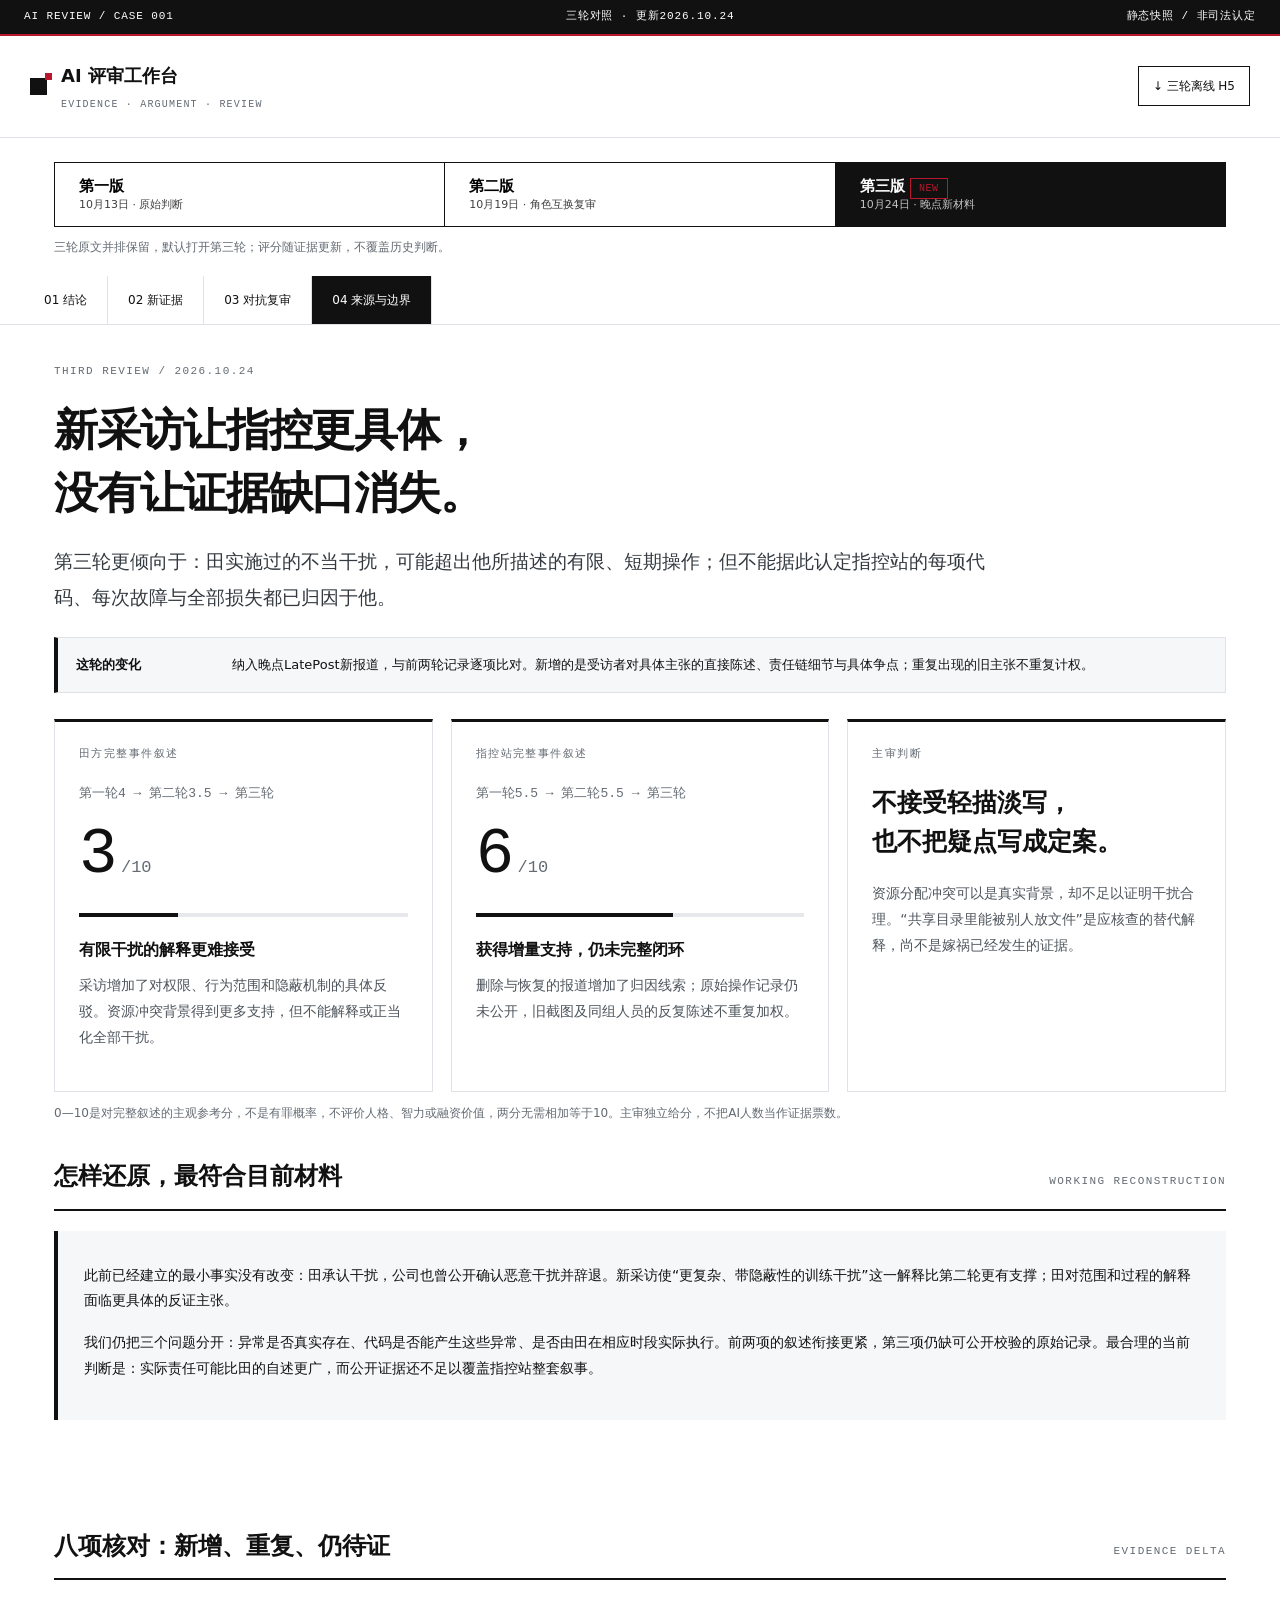
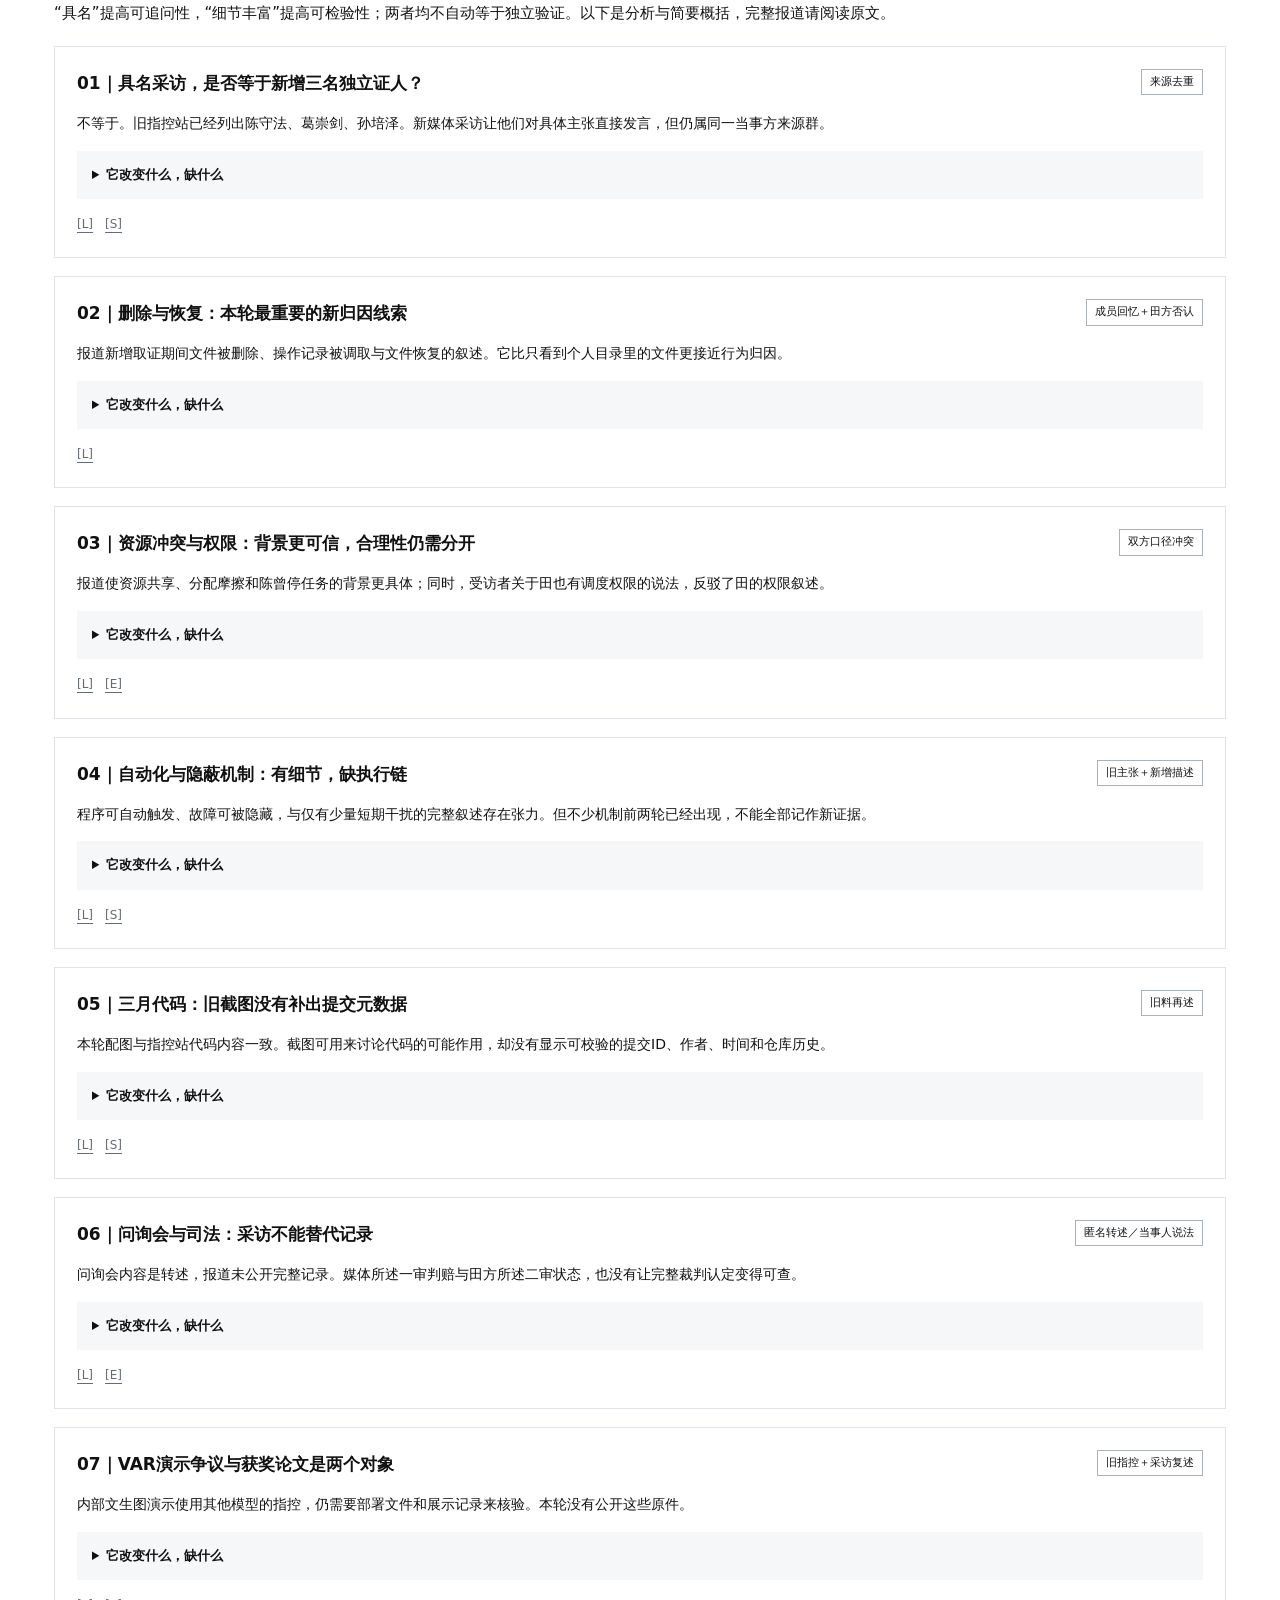
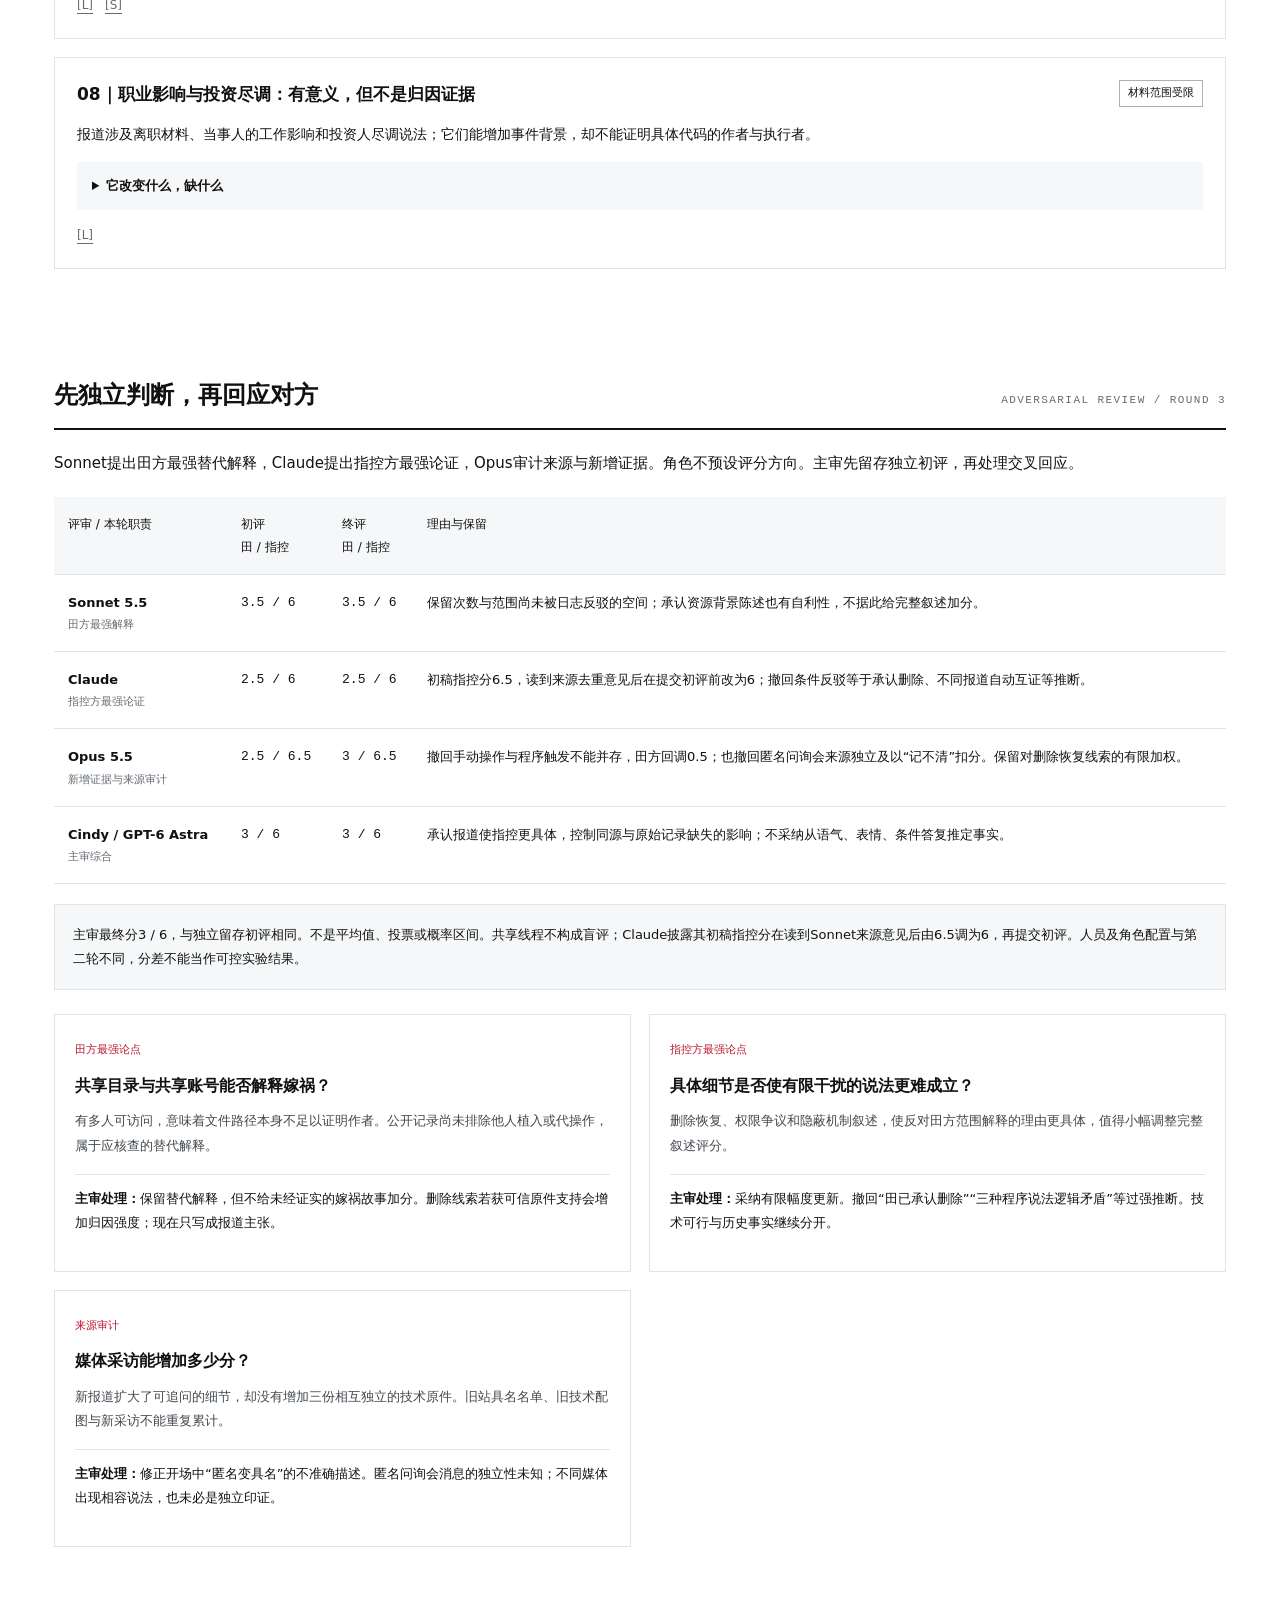
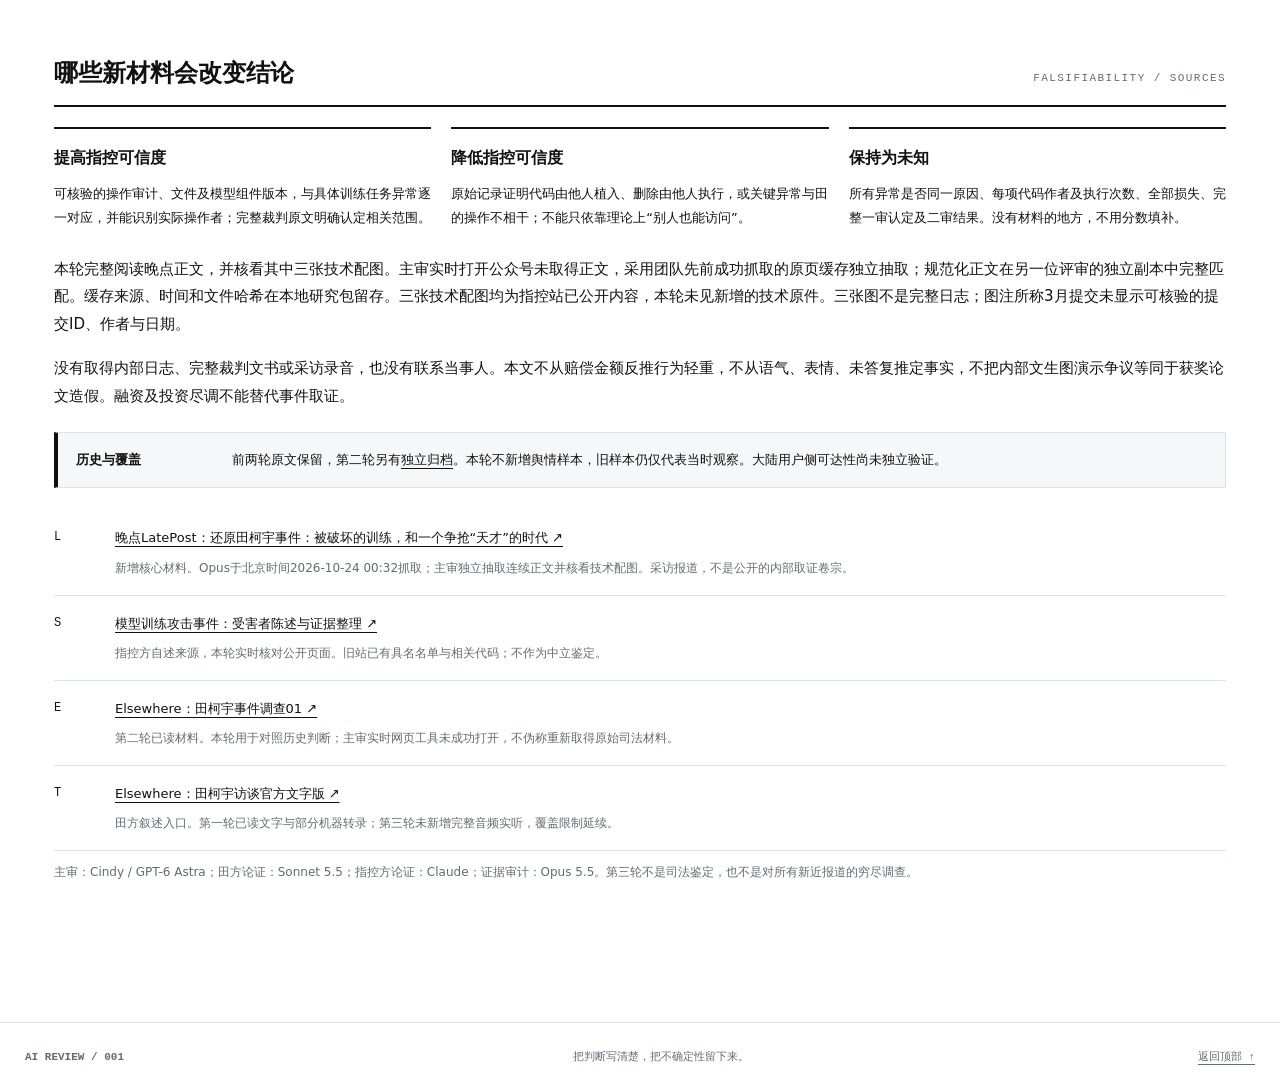
==== commit 639c133f: "Add third evidence review with LatePost and preserve prior editions" ====
--- a/index.html
+++ b/index.html
@@ -1,9 +1,9 @@
 <!doctype html>
-<html lang="zh-CN"><head><meta charset="utf-8"><meta name="viewport" content="width=device-width,initial-scale=1"><meta name="theme-color" content="#111111"><meta name="description" content="田柯宇事件公开证据评审：双方评分、对抗审查、舆情样本与事件还原。"><title>田柯宇事件 · 双版本 AI 评审</title><link rel="stylesheet" href="style.css"><link rel="stylesheet" href="version.css"><link rel="icon" href="data:,"></head>
+<html lang="zh-CN"><head><meta charset="utf-8"><meta name="viewport" content="width=device-width,initial-scale=1"><meta name="theme-color" content="#111111"><meta name="description" content="田柯宇事件公开证据评审：双方评分、对抗审查、舆情样本与事件还原。"><title>田柯宇事件 · 三轮 AI 评审</title><link rel="stylesheet" href="style.css"><link rel="stylesheet" href="version.css"><link rel="icon" href="data:,"></head>
 <body><a class="skip" href="#main">跳到正文</a>
-<div class="status"><span>AI REVIEW / CASE 001</span><span>双版对照 · 更新2026.10.19</span><span>静态快照 / 非司法认定</span></div>
-<header><div class="brand"><i></i><div>AI 评审工作台<small>EVIDENCE · ARGUMENT · REVIEW</small></div></div><a class="outline" href="offline.html" download="田柯宇事件-AI评审-双版本-20261019.html">↓ 双版离线 H5</a></header>
-<div class="version-switch"><div class="version-tabs" role="tablist" aria-label="选择评审版本"><button id="tab-v1" role="tab" aria-selected="false" aria-controls="edition-v1" tabindex="-1" data-edition="v1">第一版<small>10月13日 · 原始判断</small></button><button id="tab-v2" role="tab" aria-selected="true" aria-controls="edition-v2" tabindex="0" data-edition="v2">第二版 <span class="new-tag">NEW</span><small>10月19日 · 角色互换复审</small></button></div><p class="version-hint">保留第一版，不覆盖历史判断。第二版只纳入新报道与证据核对；社群舆情本轮暂停。</p></div><div id="edition-v1" class="version-panel" role="tabpanel" aria-labelledby="tab-v1" hidden><div class="edition-archive-note"><b>第一版历史快照 · 2026-10-13</b>　以下判断保持原文，不反映第二版新增材料。<a href="https://louie-vibecoding.github.io/ai-review-tian-keyu/archive/v1/index.html" target="_blank" rel="noopener noreferrer">独立归档副本 ↗</a></div><nav aria-label="报告导航"><a href="#verdict">01 结论</a><a href="#scores">02 评分与辩论</a><a href="#evidence">03 证据核对</a><a href="#sentiment">04 舆情样本</a><a href="#timeline">05 事件还原</a><a href="#audio">06 原音频</a><a href="#sources">07 来源与方法</a></nav>
+<div class="status"><span>AI REVIEW / CASE 001</span><span>三轮对照 · 更新2026.10.24</span><span>静态快照 / 非司法认定</span></div>
+<header><div class="brand"><i></i><div>AI 评审工作台<small>EVIDENCE · ARGUMENT · REVIEW</small></div></div><a class="outline" href="offline.html" download="田柯宇事件-AI评审-三轮-20261024.html">↓ 三轮离线 H5</a></header>
+<div class="version-switch"><div class="version-tabs" role="tablist" aria-label="选择评审版本"><button id="tab-v1" role="tab" aria-selected="false" aria-controls="edition-v1" tabindex="-1" data-edition="v1">第一版<small>10月13日 · 原始判断</small></button><button id="tab-v2" role="tab" aria-selected="false" aria-controls="edition-v2" tabindex="-1" data-edition="v2">第二版<small>10月19日 · 角色互换复审</small></button><button id="tab-v3" role="tab" aria-selected="true" aria-controls="edition-v3" tabindex="0" data-edition="v3">第三版 <span class="new-tag">NEW</span><small>10月24日 · 晚点新材料</small></button></div><p class="version-hint">三轮原文并排保留，默认打开第三轮；评分随证据更新，不覆盖历史判断。</p></div><div id="edition-v1" class="version-panel" role="tabpanel" aria-labelledby="tab-v1" hidden><div class="edition-archive-note"><b>第一版历史快照 · 2026-10-13</b>　以下判断保持原文，不反映第二版新增材料。<a href="https://louie-vibecoding.github.io/ai-review-tian-keyu/archive/v1/index.html" target="_blank" rel="noopener noreferrer">独立归档副本 ↗</a></div><nav aria-label="报告导航"><a href="#verdict">01 结论</a><a href="#scores">02 评分与辩论</a><a href="#evidence">03 证据核对</a><a href="#sentiment">04 舆情样本</a><a href="#timeline">05 事件还原</a><a href="#audio">06 原音频</a><a href="#sources">07 来源与方法</a></nav>
 <main id="main">
 <section id="verdict"><div class="eyebrow">CASE FILE / TIAN KEYU</div><h1>田柯宇事件：<br>哪些能信，哪些还不能下结论。</h1><p class="lead">我们更信“发生了不当干扰”这一核心事实；对田的轻微化解释保留较大疑问，也不把指控站的全部技术细节当成已经证实。</p>
 <div class="notice"><b>阅读坐标</b><span>这里的“指控方”指 sabotage 网站及其叙述，不等同于访谈中被称为“A”的另一名实习生。评分评估本次事件叙述的可信度，不评价整个人，更不是有罪概率。</span></div>
@@ -32,7 +32,7 @@
 </section>
 <section id="audio"><div class="section-head"><h2>原始访谈入口</h2><span>LISTEN & CHECK</span></div><div class="audio-panel"><div><div class="eyebrow">ELSEWHERE · VOL.007</div><h3>对话田柯宇：我发誓我说的都是真的</h3><p>原音频 116 分 32 秒。访谈录于 2026 年 7 月；文字版标注 10/12；小宇宙音频元数据对应北京时间 10/13 07:00。</p><p class="audio-links"><a href="https://www.xiaoyuzhoufm.com/episode/6acd2c76e742e36efcc1fe3a" target="_blank" rel="noopener noreferrer">小宇宙原节目 ↗</a><a href="https://www.bilibili.com/video/BV1R9pf6SEVh" target="_blank" rel="noopener noreferrer">B站官方视频 ↗</a><a href="https://elsewhere.news/zh/elsewhere/posting-a-podcast-transcript-of-tian-keyu-first" target="_blank" rel="noopener noreferrer">官方文字版 ↗</a></p></div><div><audio id="podcast" controls preload="none" src="https://media.xyzcdn.net/68ff657d9c745a6e69da8fcf/lq719vhbMd1uwMt-RoSKRPPCNHtJ.m4a">当前浏览器不支持音频播放，请打开原节目。</audio><p id="audio-status" aria-live="polite">由原平台提供音频；点击章节只定位，不自动播放。</p><div class="chapters"><button data-time="122">02:02 另一实习生</button><button data-time="511">08:31 GitHub 帖子</button><button data-time="945">15:45 动机解释</button><button data-time="1412">23:32 诉讼</button><button data-time="5824">1:37:04 发誓</button></div></div></div><div class="notice"><b>实际核查覆盖</b><span>两份网页中文正文已读；音频找到并下载，争议相关时段做了机器转录，未完整逐句实听。转录中的人名、日期和否定词可能出错，未将疑似日期冲突作为定案证据。文字版自身声明有删节，不等于全部音频。</span></div><p id="audio-coverage" class="fine"></p></section>
 <section id="sources"><div class="section-head"><h2>来源与审核记录</h2><span>FOLLOW THE EVIDENCE</span></div><p>当事人的陈述证明“他说了什么”；公司公告证明公司怎样定性；新闻报道与原始裁判不是同一证据等级。站内具名名单尚未取得站外独立确认。引文均为短摘或概括，原件请点击来源。</p><div id="source-list"></div><details><summary>材料快照与复核边界</summary><p>指控站核对版本：GitHub HEAD <code>4a1e3cb4af63ea7bd047974ed80658ebf90ac75b</code>（2026-10-13 14:31 北京时间提交）。网页会变化，本报告不自动更新。原始网页与采样记录在本地研究包留存；网页发布包不含会话、登录信息或私人文件。</p><p>没有访问内部集群、联系涉事人员、核验原始日志、取得完整诉状/判决书或完成全平台舆情普查。司法状态仅按已检索来源分层表述，不推定无人犯罪或有人犯罪。阅读这份报告应能找到支撑，也应看见缺口。</p></details><p class="fine">评审组织：Cindy / GPT-6 Astra；田方论证：Claude、Sonnet 5.5；指控方论证：Grok、Opus 5.5；舆情采样：Kimi 与 Cindy。报告是对公开证据的分析，不是当事人访谈调查或司法鉴定。</p></section>
-</main></div><div id="edition-v2" class="version-panel" role="tabpanel" aria-labelledby="tab-v2"><nav aria-label="第二版导航"><a href="#v2-verdict">01 结论与变化</a><a href="#v2-scores">02 角色互换与评分</a><a href="#v2-evidence">03 新增证据</a><a href="#v2-timeline">04 时间线</a><a href="#v2-method">05 来源与边界</a></nav>
+</main></div><div id="edition-v2" class="version-panel" role="tabpanel" aria-labelledby="tab-v2" hidden><nav aria-label="第二版导航"><a href="#v2-verdict">01 结论与变化</a><a href="#v2-scores">02 角色互换与评分</a><a href="#v2-evidence">03 新增证据</a><a href="#v2-timeline">04 时间线</a><a href="#v2-method">05 来源与边界</a></nav>
 <main id="v2-main"><section id="v2-verdict"><div class="eyebrow">SECOND REVIEW / 2026.10.19</div><h1>新报道带来了什么？<br>让评分跟着证据走。</h1><p class="lead">田方完整叙述从4降至3.5；指控方完整叙述维持5.5。我们对田的动机与范围解释更谨慎，但不会把更多对立说法自动算成整套指控的独立证实。</p>
 <div class="notice"><b>同一把尺子</b><span>评分对象仍是两方对本次事件的完整叙述，不是人格、智力或有罪概率。“指控方”仍指公开指控站的叙述，并不等同于一个被称作A的人。两分不需要相加等于10。</span></div>
 <div class="hero-grid"><article class="metric"><div class="eyebrow">田方事件叙述</div><div class="score-before">第一版 <b>4 / 10</b> → 第二版</div><div class="big">3.5<span>/10</span></div><div class="meter"><i style="width:35%"></i></div><span class="score-change">下降 0.5</span><h3>对限定性解释更谨慎</h3><p>承认干扰这一核心仍有支持；动机和范围的解释遇到更具体的对立陈述，独立佐证仍不足。</p><small>主审综合参考 · 四位终评3–4</small></article>
@@ -46,5 +46,23 @@
 <div id="v2-debates" class="debate-grid"></div><details><summary>本轮明确撤回或修正的推理</summary><ul id="v2-corrections" class="v2-withdrawals"></ul></details></section>
 <section id="v2-evidence"><div class="section-head"><h2>新增材料，一项一项分级</h2><span>NEW EVIDENCE / LIMITS</span></div><p>有些材料确是新增公开回应；有些只是旧指控被再次讲述。下面既写对分数的影响，也写尚未跨过的证据缺口。</p><div class="filters" role="group" aria-label="第二版证据筛选"><button class="selected" data-v2-filter="all" aria-pressed="true">全部</button><button data-v2-filter="record" aria-pressed="false">公开记录</button><button data-v2-filter="statement" aria-pressed="false">当事方发言</button><button data-v2-filter="reported" aria-pressed="false">媒体转述</button><button data-v2-filter="open" aria-pressed="false">仍待证明</button></div><p id="v2-claim-count" class="filter-count" aria-live="polite"></p><div id="v2-claims"></div></section>
 <section id="v2-timeline"><div class="section-head"><h2>时间对齐，不把转述画成确定事实</h2><span>DATES / SOURCE TYPES</span></div><p>公开提交日期、指控方回溯、匿名司法说法使用不同标签。日期吻合不等于归因成立；日期跨度也不等于攻击持续时间。</p><div id="v2-events" class="timeline"></div></section>
-<section id="v2-method"><div class="section-head"><h2>这版核到了什么，没核到什么</h2><span>SOURCES / AUDIT</span></div><div class="notice"><b>舆情暂缓</b><span>按用户本轮指示，不采集新社群或平台评论，不以声量改分。第一版的旧样本仍可在第一页签查看，仅作为当时的观察。</span></div><div id="v2-methods"></div><div id="v2-sources"></div><p class="fine">主审：Cindy / GPT-6 Astra。第二版田方论证：Grok、Opus 5.5；指控方论证：Claude、Sonnet 5.5；独立方法复核：Kimi。本文不代替法院判断，没有开展当事人访谈或内部取证。</p></section></main></div><footer><b>AI REVIEW / 001</b><span>把判断写清楚，把不确定性留下来。</span><a href="#verdict">返回顶部 ↑</a></footer>
-<script src="data.js"></script><script src="app.js"></script><script src="data-v2.js"></script><script src="app-v2.js"></script></body></html>
+<section id="v2-method"><div class="section-head"><h2>这版核到了什么，没核到什么</h2><span>SOURCES / AUDIT</span></div><div class="notice"><b>舆情暂缓</b><span>按用户本轮指示，不采集新社群或平台评论，不以声量改分。第一版的旧样本仍可在第一页签查看，仅作为当时的观察。</span></div><div id="v2-methods"></div><div id="v2-sources"></div><p class="fine">主审：Cindy / GPT-6 Astra。第二版田方论证：Grok、Opus 5.5；指控方论证：Claude、Sonnet 5.5；独立方法复核：Kimi。本文不代替法院判断，没有开展当事人访谈或内部取证。</p></section></main></div><div id="edition-v3" class="version-panel" role="tabpanel" aria-labelledby="tab-v3">
+<nav aria-label="第三版导航"><a href="#v3-verdict">01 结论</a><a href="#v3-evidence">02 新证据</a><a href="#v3-scores">03 对抗复审</a><a href="#v3-method">04 来源与边界</a></nav>
+<main id="v3-main"><section id="v3-verdict"><div class="eyebrow">THIRD REVIEW / 2026.10.24</div>
+<h1>新采访让指控更具体，<br>没有让证据缺口消失。</h1>
+<p class="lead">第三轮更倾向于：田实施过的不当干扰，可能超出他所描述的有限、短期操作；但不能据此认定指控站的每项代码、每次故障与全部损失都已归因于他。</p>
+<div class="notice"><b>这轮的变化</b><span>纳入晚点LatePost新报道，与前两轮记录逐项比对。新增的是受访者对具体主张的直接陈述、责任链细节与具体争点；重复出现的旧主张不重复计权。</span></div>
+<div class="hero-grid"><article class="metric"><div class="eyebrow">田方完整事件叙述</div><div class="score-before">第一轮4 → 第二轮3.5 → 第三轮</div><div class="big">3<span>/10</span></div><div class="meter"><i style="width:30%"></i></div><h3>有限干扰的解释更难接受</h3><p>采访增加了对权限、行为范围和隐蔽机制的具体反驳。资源冲突背景得到更多支持，但不能解释或正当化全部干扰。</p></article>
+<article class="metric"><div class="eyebrow">指控站完整事件叙述</div><div class="score-before">第一轮5.5 → 第二轮5.5 → 第三轮</div><div class="big">6<span>/10</span></div><div class="meter"><i style="width:60%"></i></div><h3>获得增量支持，仍未完整闭环</h3><p>删除与恢复的报道增加了归因线索；原始操作记录仍未公开，旧截图及同组人员的反复陈述不重复加权。</p></article>
+<article class="metric v2-summary"><div class="eyebrow">主审判断</div><h2>不接受轻描淡写，<br>也不把疑点写成定案。</h2><p>资源分配冲突可以是真实背景，却不足以证明干扰合理。“共享目录里能被别人放文件”是应核查的替代解释，尚不是嫁祸已经发生的证据。</p></article></div>
+<p class="fine">0—10是对完整叙述的主观参考分，不是有罪概率，不评价人格、智力或融资价值，两分无需相加等于10。主审独立给分，不把AI人数当作证据票数。</p>
+<div class="section-head"><h2>怎样还原，最符合目前材料</h2><span>WORKING RECONSTRUCTION</span></div>
+<div class="reconstruction"><p>此前已经建立的最小事实没有改变：田承认干扰，公司也曾公开确认恶意干扰并辞退。新采访使“更复杂、带隐蔽性的训练干扰”这一解释比第二轮更有支撑；田对范围和过程的解释面临更具体的反证主张。</p><p>我们仍把三个问题分开：异常是否真实存在、代码是否能产生这些异常、是否由田在相应时段实际执行。前两项的叙述衔接更紧，第三项仍缺可公开校验的原始记录。最合理的当前判断是：实际责任可能比田的自述更广，而公开证据还不足以覆盖指控站整套叙事。</p></div></section>
+<section id="v3-evidence"><div class="section-head"><h2>八项核对：新增、重复、仍待证</h2><span>EVIDENCE DELTA</span></div><p>“具名”提高可追问性，“细节丰富”提高可检验性；两者均不自动等于独立验证。以下是分析与简要概括，完整报道请阅读原文。</p><article class="claim"><div class="claim-head"><h3>01｜具名采访，是否等于新增三名独立证人？</h3><span class="tag">来源去重</span></div><p class="assessment">不等于。旧指控站已经列出陈守法、葛崇剑、孙培泽。新媒体采访让他们对具体主张直接发言，但仍属同一当事方来源群。</p><details><summary>它改变什么，缺什么</summary><p>媒体有自己的采访与编辑过程，这是增量。陈守法还称曾为2024年曝光和投诉内容提供佐证，这进一步提示相关叙述可能共享来源，不能叠加为独立证据；匿名消息与既有来源是否重合也未确认。</p></details><div class="source-refs"><a href="#v3-src-L">[L]</a> <a href="#v3-src-S">[S]</a></div></article><article class="claim"><div class="claim-head"><h3>02｜删除与恢复：本轮最重要的新归因线索</h3><span class="tag">成员回忆＋田方否认</span></div><p class="assessment">报道新增取证期间文件被删除、操作记录被调取与文件恢复的叙述。它比只看到个人目录里的文件更接近行为归因。</p><details><summary>它改变什么，缺什么</summary><p>我们没有看到审计原件。田否认删除，称如确有此记录，只可能是他人进入其程序所为；这是条件反驳，不构成承认删除发生。须核实际操作者、权限、时间、文件版本及保全过程。</p></details><div class="source-refs"><a href="#v3-src-L">[L]</a></div></article><article class="claim"><div class="claim-head"><h3>03｜资源冲突与权限：背景更可信，合理性仍需分开</h3><span class="tag">双方口径冲突</span></div><p class="assessment">报道使资源共享、分配摩擦和陈曾停任务的背景更具体；同时，受访者关于田也有调度权限的说法，反驳了田的权限叙述。</p><details><summary>它改变什么，缺什么</summary><p>这是受到具名反驳，不是主审已核实权限表。还需区分不同时间、权限种类与是否事先沟通。背景冲突不能证明破坏合理，也不能直接推出特定动机。</p></details><div class="source-refs"><a href="#v3-src-L">[L]</a> <a href="#v3-src-E">[E]</a></div></article><article class="claim"><div class="claim-head"><h3>04｜自动化与隐蔽机制：有细节，缺执行链</h3><span class="tag">旧主张＋新增描述</span></div><p class="assessment">程序可自动触发、故障可被隐藏，与仅有少量短期干扰的完整叙述存在张力。但不少机制前两轮已经出现，不能全部记作新证据。</p><details><summary>它改变什么，缺什么</summary><p>手动启动、由GPT辅助编写、程序自动触发可以同时成立。关键是代码由谁部署、执行了什么、在哪些任务触发；文件数不等于攻击次数，故障历时不等于攻击历时。</p></details><div class="source-refs"><a href="#v3-src-L">[L]</a> <a href="#v3-src-S">[S]</a></div></article><article class="claim"><div class="claim-head"><h3>05｜三月代码：旧截图没有补出提交元数据</h3><span class="tag">旧料再述</span></div><p class="assessment">本轮配图与指控站代码内容一致。截图可用来讨论代码的可能作用，却没有显示可校验的提交ID、作者、时间和仓库历史。</p><details><summary>它改变什么，缺什么</summary><p>若三月行为成立，会对之后资源冲突触发全部行为的解释构成压力；但不能把图注所称日期当成已核验事实，也不能由司法报道的某个日期排除更早行为。</p></details><div class="source-refs"><a href="#v3-src-L">[L]</a> <a href="#v3-src-S">[S]</a></div></article><article class="claim"><div class="claim-head"><h3>06｜问询会与司法：采访不能替代记录</h3><span class="tag">匿名转述／当事人说法</span></div><p class="assessment">问询会内容是转述，报道未公开完整记录。媒体所述一审判赔与田方所述二审状态，也没有让完整裁判认定变得可查。</p><details><summary>它改变什么，缺什么</summary><p>不将“记不清”、语气、表情或未回应计作追加行为证据。不从索赔与判赔差额推导无责、轻微或全部指控成立。投资人据称查阅卷宗，不代表主审取得卷宗。</p></details><div class="source-refs"><a href="#v3-src-L">[L]</a> <a href="#v3-src-E">[E]</a></div></article><article class="claim"><div class="claim-head"><h3>07｜VAR演示争议与获奖论文是两个对象</h3><span class="tag">旧指控＋采访复述</span></div><p class="assessment">内部文生图演示使用其他模型的指控，仍需要部署文件和展示记录来核验。本轮没有公开这些原件。</p><details><summary>它改变什么，缺什么</summary><p>不得把内部演示争议直接写成VAR获奖论文造假，也不由获奖反推职业行为清白。技术成果、事件责任和人格评价应分开。</p></details><div class="source-refs"><a href="#v3-src-L">[L]</a> <a href="#v3-src-S">[S]</a></div></article><article class="claim"><div class="claim-head"><h3>08｜职业影响与投资尽调：有意义，但不是归因证据</h3><span class="tag">材料范围受限</span></div><p class="assessment">报道涉及离职材料、当事人的工作影响和投资人尽调说法；它们能增加事件背景，却不能证明具体代码的作者与执行者。</p><details><summary>它改变什么，缺什么</summary><p>报道明确提到记者看到离职确认函与实习证明，我们未取得原件。未公开日志不代表日志不存在；媒体没有说明已取得某材料，也不能推断记者绝对没看过。</p></details><div class="source-refs"><a href="#v3-src-L">[L]</a></div></article></section>
+<section id="v3-scores"><div class="section-head"><h2>先独立判断，再回应对方</h2><span>ADVERSARIAL REVIEW / ROUND 3</span></div><p>Sonnet提出田方最强替代解释，Claude提出指控方最强论证，Opus审计来源与新增证据。角色不预设评分方向。主审先留存独立初评，再处理交叉回应。</p><div class="score-table-wrap"><table class="v3-score-table"><thead><tr><th>评审 / 本轮职责</th><th>初评<br>田 / 指控</th><th>终评<br>田 / 指控</th><th>理由与保留</th></tr></thead><tbody><tr><td><b>Sonnet 5.5</b><span class="group">田方最强解释</span></td><td>3.5 / 6</td><td>3.5 / 6</td><td>保留次数与范围尚未被日志反驳的空间；承认资源背景陈述也有自利性，不据此给完整叙述加分。</td></tr><tr><td><b>Claude</b><span class="group">指控方最强论证</span></td><td>2.5 / 6</td><td>2.5 / 6</td><td>初稿指控分6.5，读到来源去重意见后在提交初评前改为6；撤回条件反驳等于承认删除、不同报道自动互证等推断。</td></tr><tr><td><b>Opus 5.5</b><span class="group">新增证据与来源审计</span></td><td>2.5 / 6.5</td><td>3 / 6.5</td><td>撤回手动操作与程序触发不能并存，田方回调0.5；也撤回匿名问询会来源独立及以“记不清”扣分。保留对删除恢复线索的有限加权。</td></tr><tr><td><b>Cindy / GPT-6 Astra</b><span class="group">主审综合</span></td><td>3 / 6</td><td>3 / 6</td><td>承认报道使指控更具体，控制同源与原始记录缺失的影响；不采纳从语气、表情、条件答复推定事实。</td></tr></tbody></table></div><div class="round-disclosure">主审最终分3 / 6，与独立留存初评相同。不是平均值、投票或概率区间。共享线程不构成盲评；Claude披露其初稿指控分在读到Sonnet来源意见后由6.5调为6，再提交初评。人员及角色配置与第二轮不同，分差不能当作可控实验结果。</div><div class="debate-grid"><article class="debate"><span class="who">田方最强论点</span><h3>共享目录与共享账号能否解释嫁祸？</h3><p>有多人可访问，意味着文件路径本身不足以证明作者。公开记录尚未排除他人植入或代操作，属于应核查的替代解释。</p><p class="ruling"><b>主审处理：</b>保留替代解释，但不给未经证实的嫁祸故事加分。删除线索若获可信原件支持会增加归因强度；现在只写成报道主张。</p></article><article class="debate"><span class="who">指控方最强论点</span><h3>具体细节是否使有限干扰的说法更难成立？</h3><p>删除恢复、权限争议和隐蔽机制叙述，使反对田方范围解释的理由更具体，值得小幅调整完整叙述评分。</p><p class="ruling"><b>主审处理：</b>采纳有限幅度更新。撤回“田已承认删除”“三种程序说法逻辑矛盾”等过强推断。技术可行与历史事实继续分开。</p></article><article class="debate"><span class="who">来源审计</span><h3>媒体采访能增加多少分？</h3><p>新报道扩大了可追问的细节，却没有增加三份相互独立的技术原件。旧站具名名单、旧技术配图与新采访不能重复累计。</p><p class="ruling"><b>主审处理：</b>修正开场中“匿名变具名”的不准确描述。匿名问询会消息的独立性未知；不同媒体出现相容说法，也未必是独立印证。</p></article></div></section>
+<section id="v3-method"><div class="section-head"><h2>哪些新材料会改变结论</h2><span>FALSIFIABILITY / SOURCES</span></div><div class="hypotheses"><article><h3>提高指控可信度</h3><p>可核验的操作审计、文件及模型组件版本，与具体训练任务异常逐一对应，并能识别实际操作者；完整裁判原文明确认定相关范围。</p></article><article><h3>降低指控可信度</h3><p>原始记录证明代码由他人植入、删除由他人执行，或关键异常与田的操作不相干；不能只依靠理论上“别人也能访问”。</p></article><article><h3>保持为未知</h3><p>所有异常是否同一原因、每项代码作者及执行次数、全部损失、完整一审认定及二审结果。没有材料的地方，不用分数填补。</p></article></div>
+<p>本轮完整阅读晚点正文，并核看其中三张技术配图。主审实时打开公众号未取得正文，采用团队先前成功抓取的原页缓存独立抽取；规范化正文在另一位评审的独立副本中完整匹配。缓存来源、时间和文件哈希在本地研究包留存。三张技术配图均为指控站已公开内容，本轮未见新增的技术原件。三张图不是完整日志；图注所称3月提交未显示可核验的提交ID、作者与日期。</p>
+<p>没有取得内部日志、完整裁判文书或采访录音，也没有联系当事人。本文不从赔偿金额反推行为轻重，不从语气、表情、未答复推定事实，不把内部文生图演示争议等同于获奖论文造假。融资及投资尽调不能替代事件取证。</p>
+<div class="notice"><b>历史与覆盖</b><span>前两轮原文保留，第二轮另有<a href="https://louie-vibecoding.github.io/ai-review-tian-keyu/archive/v2/index.html">独立归档</a>。本轮不新增舆情样本，旧样本仍仅代表当时观察。大陆用户侧可达性尚未独立验证。</span></div>
+<article class="source" id="v3-src-L"><b>L</b><div><a href="https://mp.weixin.qq.com/s/P9aWfHyeUMw7DAkmyk02CA" target="_blank" rel="noopener noreferrer">晚点LatePost：还原田柯宇事件：被破坏的训练，和一个争抢“天才”的时代 ↗</a><p>新增核心材料。Opus于北京时间2026-10-24 00:32抓取；主审独立抽取连续正文并核看技术配图。采访报道，不是公开的内部取证卷宗。</p></div></article><article class="source" id="v3-src-S"><b>S</b><div><a href="https://keyu-tian-sabotage.github.io/" target="_blank" rel="noopener noreferrer">模型训练攻击事件：受害者陈述与证据整理 ↗</a><p>指控方自述来源，本轮实时核对公开页面。旧站已有具名名单与相关代码；不作为中立鉴定。</p></div></article><article class="source" id="v3-src-E"><b>E</b><div><a href="https://elsewhere.news/zh/elsewhere/tian-keyu-incident-investigation-01" target="_blank" rel="noopener noreferrer">Elsewhere：田柯宇事件调查01 ↗</a><p>第二轮已读材料。本轮用于对照历史判断；主审实时网页工具未成功打开，不伪称重新取得原始司法材料。</p></div></article><article class="source" id="v3-src-T"><b>T</b><div><a href="https://elsewhere.news/zh/elsewhere/posting-a-podcast-transcript-of-tian-keyu-first" target="_blank" rel="noopener noreferrer">Elsewhere：田柯宇访谈官方文字版 ↗</a><p>田方叙述入口。第一轮已读文字与部分机器转录；第三轮未新增完整音频实听，覆盖限制延续。</p></div></article><p class="fine">主审：Cindy / GPT-6 Astra；田方论证：Sonnet 5.5；指控方论证：Claude；证据审计：Opus 5.5。第三轮不是司法鉴定，也不是对所有新近报道的穷尽调查。</p></section></main></div><footer><b>AI REVIEW / 001</b><span>把判断写清楚，把不确定性留下来。</span><a href="#verdict">返回顶部 ↑</a></footer>
+<script src="data.js"></script><script src="app.js"></script><script src="data-v2.js"></script><script src="app-v2.js"></script><script src="editions.js"></script></body></html>
--- a/version.css
+++ b/version.css
@@ -4,3 +4,5 @@
 @media(max-width:800px){#v2-main .hero-grid{grid-template-columns:1fr 1fr}#v2-main .hero-grid>.v2-summary{grid-column:1/-1}.v2-change-grid{grid-template-columns:1fr}.edition-archive-note{margin-left:24px;margin-right:24px}}
 @media(max-width:520px){.version-switch{padding:18px 17px 0}.version-tabs{width:100%}.version-tabs button{width:50%;padding:10px 12px;font-size:14px}.version-tabs small{font-size:10px}.version-hint{font-size:11px}.edition-archive-note{margin-left:17px;margin-right:17px}.edition-archive-note a{display:block;margin-left:0;margin-top:5px}#v2-main .hero-grid{grid-template-columns:1fr}#v2-main .hero-grid>.v2-summary{grid-column:auto}.v2-score-table{min-width:850px}.source-levels{gap:6px}.source-levels span{font-size:11px}.round-disclosure{padding:14px}}
 @media print{.version-switch{display:none}.version-panel[hidden]{display:none!important}}
+
+#v3-main .hero-grid{grid-template-columns:1fr 1fr 1fr}.v3-score-table{min-width:720px}.v3-score-table td:last-child{min-width:300px}.version-tabs button{flex:1;min-width:0}.version-tabs{width:100%}#v3-main .score-before{font-size:13px}#v3-main .claim{margin:18px 0}.source a{overflow-wrap:anywhere}@media(max-width:800px){#v3-main .hero-grid{grid-template-columns:1fr 1fr}#v3-main .hero-grid>.v2-summary{grid-column:1/-1}}@media(max-width:520px){.version-tabs button{width:auto;padding:10px 8px}.new-tag{font-size:8px;padding:2px 3px}#v3-main .hero-grid{grid-template-columns:1fr}#v3-main .hero-grid>.v2-summary{grid-column:auto}}
